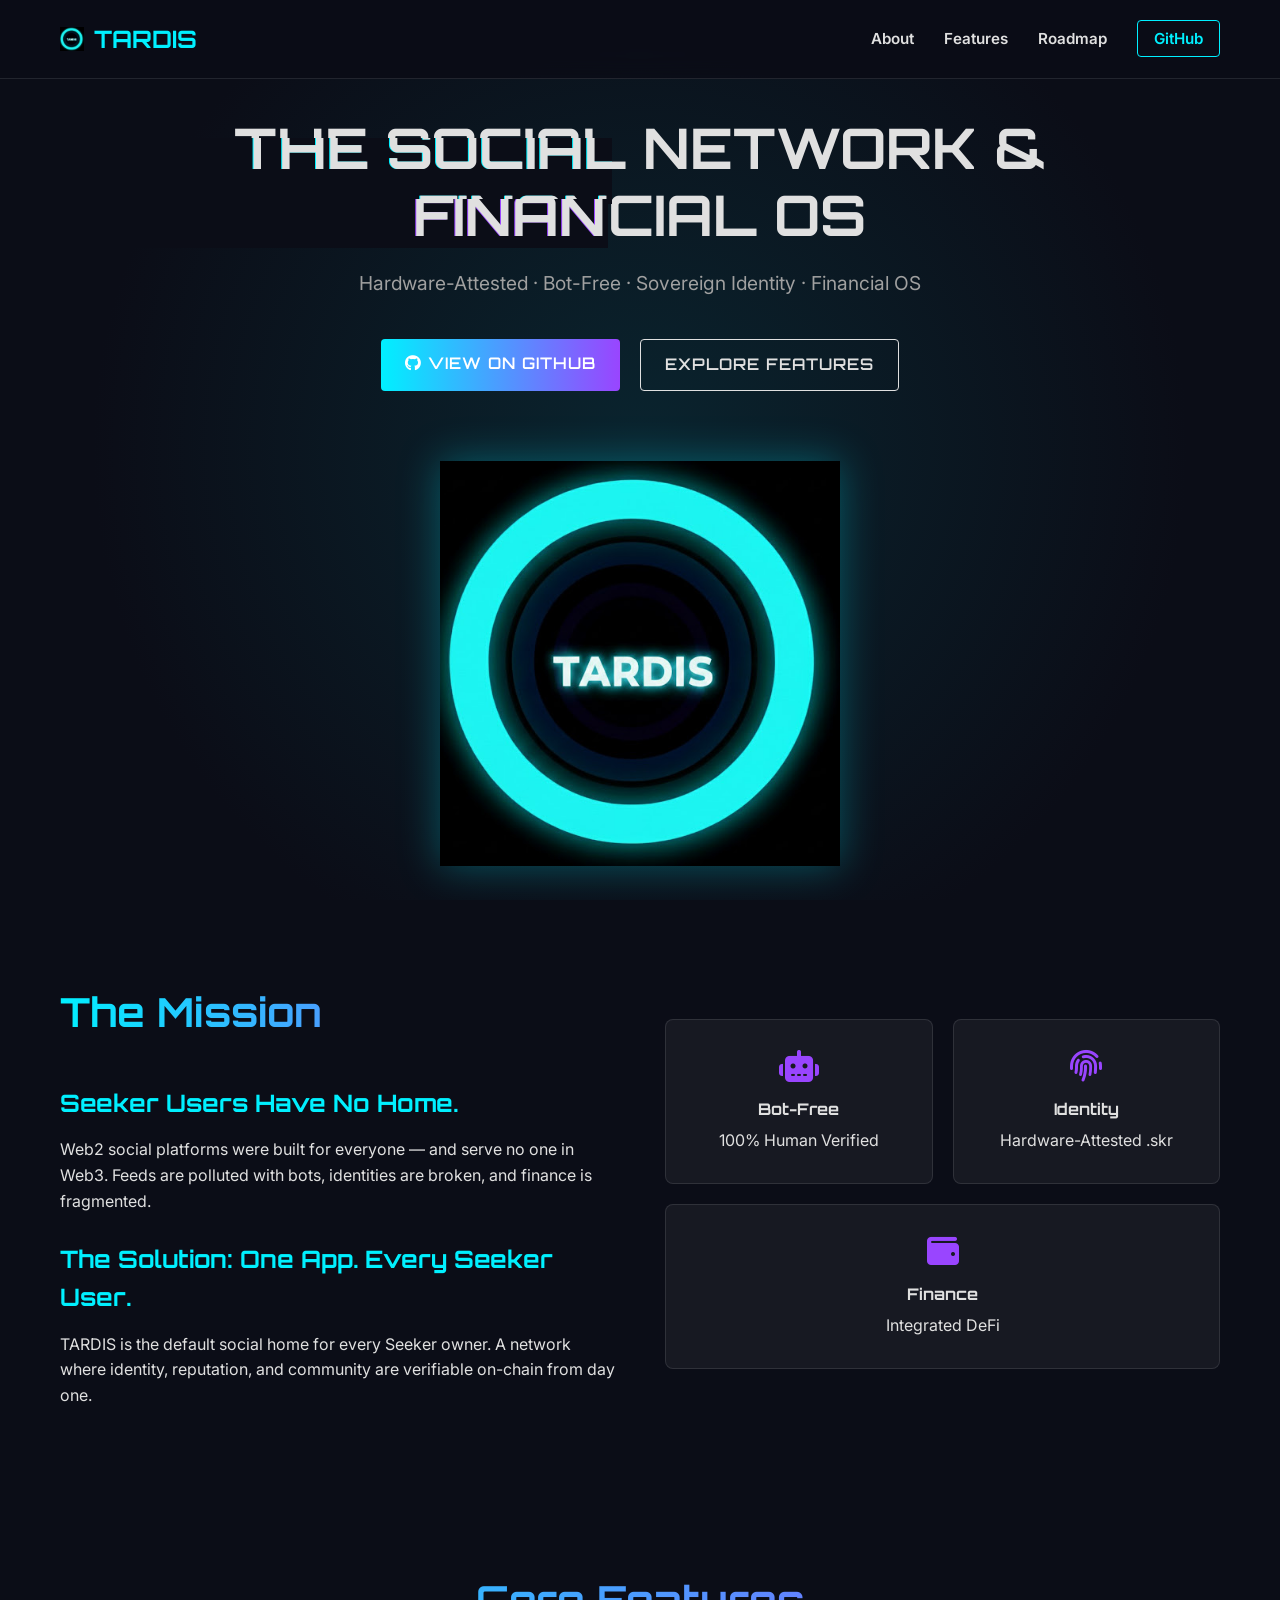
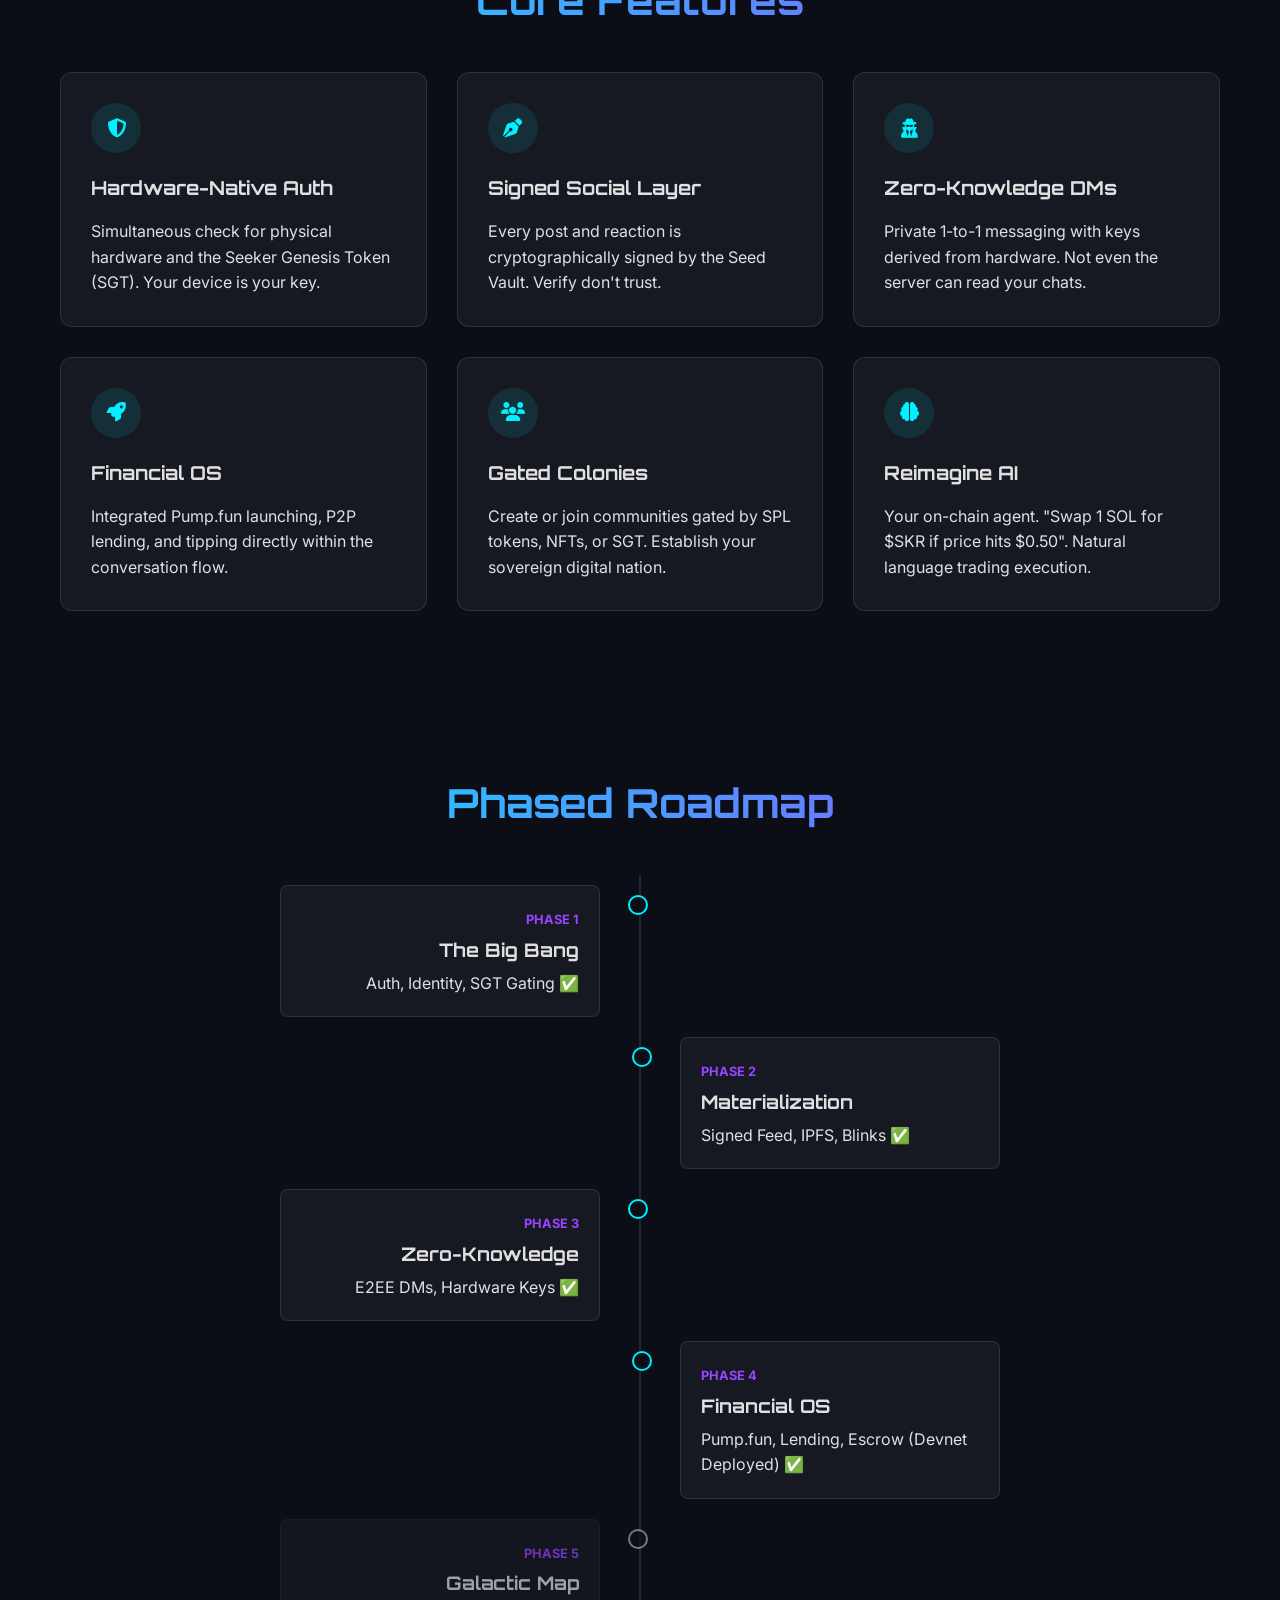
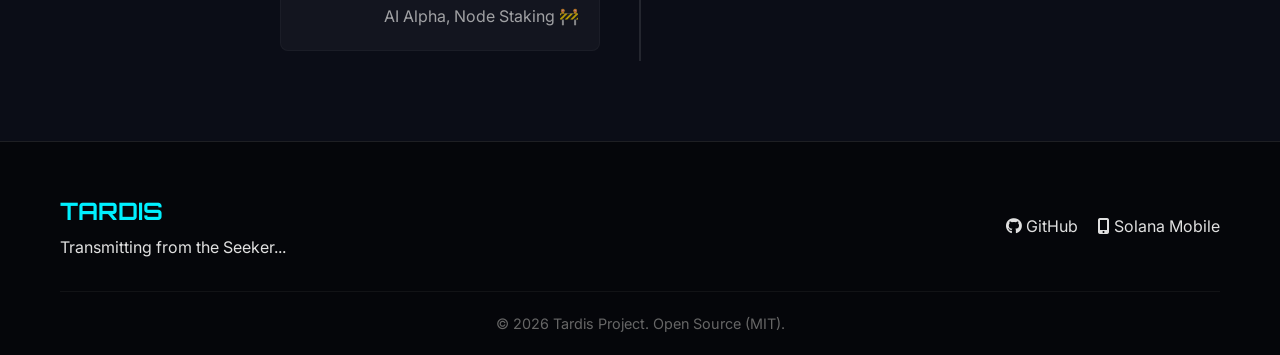
==== index.html @ 8c1da361 "first update" ====
<!DOCTYPE html>
<html lang="en">
<head>
    <meta charset="UTF-8">
    <meta name="viewport" content="width=device-width, initial-scale=1.0">
    <title>TARDIS | The Social Network & Financial OS for Solana Seeker</title>
    <meta name="description" content="TARDIS is the default social home for every Seeker owner — a network where identity, reputation, and community are verifiable on-chain from day one.">
    <link rel="stylesheet" href="css/style.css">
    <link rel="icon" type="image/png" href="assets/images/Tardis.png">
    <!-- Google Fonts -->
    <link rel="preconnect" href="https://fonts.googleapis.com">
    <link rel="preconnect" href="https://fonts.gstatic.com" crossorigin>
    <link href="https://fonts.googleapis.com/css2?family=Inter:wght@400;600;700&family=Orbitron:wght@500;700;900&display=swap" rel="stylesheet">
    <!-- Font Awesome for Icons -->
    <link rel="stylesheet" href="https://cdnjs.cloudflare.com/ajax/libs/font-awesome/6.4.0/css/all.min.css">
</head>
<body>

    <!-- Navigation -->
    <nav class="navbar">
        <div class="container">
            <a href="#" class="logo">
                <img src="assets/images/Tardis.png" alt="Tardis Logo" class="logo-img">
                TARDIS
            </a>
            <div class="menu-toggle" id="mobile-menu">
                <span class="bar"></span>
                <span class="bar"></span>
                <span class="bar"></span>
            </div>
            <ul class="nav-links">
                <li><a href="#about">About</a></li>
                <li><a href="#features">Features</a></li>
                <li><a href="#roadmap">Roadmap</a></li>
                <li><a href="https://github.com/luckysitara/Tardis" target="_blank" class="nav-btn">GitHub</a></li>
            </ul>
        </div>
    </nav>

    <!-- Hero Section -->
    <header class="hero">
        <div class="hero-bg"></div>
        <div class="container hero-content">
            <h1 class="glitch" data-text="The Social Network & Financial OS">The Social Network & Financial OS</h1>
            <p class="subtitle">Hardware-Attested · Bot-Free · Sovereign Identity · Financial OS</p>
            <div class="cta-group">
                <a href="https://github.com/luckysitara/Tardis" target="_blank" class="btn btn-primary"><i class="fab fa-github"></i> View on GitHub</a>
                <a href="#features" class="btn btn-secondary">Explore Features</a>
            </div>
            <div class="hero-image-container">
                <img src="assets/images/Tardis.png" alt="Tardis App Interface" class="hero-image">
            </div>
        </div>
    </header>

    <!-- Problem / Solution Section -->
    <section id="about" class="section about-section">
        <div class="container">
            <div class="grid-2">
                <div class="about-text">
                    <h2 class="section-title">The Mission</h2>
                    <h3>Seeker Users Have No Home.</h3>
                    <p>Web2 social platforms were built for everyone — and serve no one in Web3. Feeds are polluted with bots, identities are broken, and finance is fragmented.</p>
                    <br>
                    <h3>The Solution: One App. Every Seeker User.</h3>
                    <p>TARDIS is the default social home for every Seeker owner. A network where identity, reputation, and community are verifiable on-chain from day one.</p>
                </div>
                <div class="about-stats">
                    <div class="stat-card">
                        <i class="fas fa-robot"></i>
                        <h4>Bot-Free</h4>
                        <p>100% Human Verified</p>
                    </div>
                    <div class="stat-card">
                        <i class="fas fa-fingerprint"></i>
                        <h4>Identity</h4>
                        <p>Hardware-Attested .skr</p>
                    </div>
                    <div class="stat-card">
                        <i class="fas fa-wallet"></i>
                        <h4>Finance</h4>
                        <p>Integrated DeFi</p>
                    </div>
                </div>
            </div>
        </div>
    </section>

    <!-- Features Section -->
    <section id="features" class="section features-section">
        <div class="container">
            <h2 class="section-title center">Core Features</h2>
            <div class="features-grid">
                <div class="feature-card">
                    <div class="icon-box"><i class="fas fa-shield-alt"></i></div>
                    <h3>Hardware-Native Auth</h3>
                    <p>Simultaneous check for physical hardware and the Seeker Genesis Token (SGT). Your device is your key.</p>
                </div>
                <div class="feature-card">
                    <div class="icon-box"><i class="fas fa-pen-nib"></i></div>
                    <h3>Signed Social Layer</h3>
                    <p>Every post and reaction is cryptographically signed by the Seed Vault. Verify don't trust.</p>
                </div>
                <div class="feature-card">
                    <div class="icon-box"><i class="fas fa-user-secret"></i></div>
                    <h3>Zero-Knowledge DMs</h3>
                    <p>Private 1-to-1 messaging with keys derived from hardware. Not even the server can read your chats.</p>
                </div>
                <div class="feature-card">
                    <div class="icon-box"><i class="fas fa-rocket"></i></div>
                    <h3>Financial OS</h3>
                    <p>Integrated Pump.fun launching, P2P lending, and tipping directly within the conversation flow.</p>
                </div>
                <div class="feature-card">
                    <div class="icon-box"><i class="fas fa-users"></i></div>
                    <h3>Gated Colonies</h3>
                    <p>Create or join communities gated by SPL tokens, NFTs, or SGT. Establish your sovereign digital nation.</p>
                </div>
                <div class="feature-card">
                    <div class="icon-box"><i class="fas fa-brain"></i></div>
                    <h3>Reimagine AI</h3>
                    <p>Your on-chain agent. "Swap 1 SOL for $SKR if price hits $0.50". Natural language trading execution.</p>
                </div>
            </div>
        </div>
    </section>

    <!-- Roadmap Section -->
    <section id="roadmap" class="section roadmap-section">
        <div class="container">
            <h2 class="section-title center">Phased Roadmap</h2>
            <div class="timeline">
                <div class="timeline-item">
                    <div class="timeline-content">
                        <span class="phase">Phase 1</span>
                        <h3>The Big Bang</h3>
                        <p>Auth, Identity, SGT Gating ✅</p>
                    </div>
                </div>
                <div class="timeline-item">
                    <div class="timeline-content">
                        <span class="phase">Phase 2</span>
                        <h3>Materialization</h3>
                        <p>Signed Feed, IPFS, Blinks ✅</p>
                    </div>
                </div>
                <div class="timeline-item">
                    <div class="timeline-content">
                        <span class="phase">Phase 3</span>
                        <h3>Zero-Knowledge</h3>
                        <p>E2EE DMs, Hardware Keys ✅</p>
                    </div>
                </div>
                <div class="timeline-item">
                    <div class="timeline-content">
                        <span class="phase">Phase 4</span>
                        <h3>Financial OS</h3>
                        <p>Pump.fun, Lending, Escrow (Devnet Deployed) ✅</p>
                    </div>
                </div>
                <div class="timeline-item future">
                    <div class="timeline-content">
                        <span class="phase">Phase 5</span>
                        <h3>Galactic Map</h3>
                        <p>AI Alpha, Node Staking 🚧</p>
                    </div>
                </div>
            </div>
        </div>
    </section>

    <!-- Footer -->
    <footer class="footer">
        <div class="container">
            <div class="footer-content">
                <div class="footer-logo">
                    <h3>TARDIS</h3>
                    <p>Transmitting from the Seeker...</p>
                </div>
                <div class="footer-links">
                    <a href="https://github.com/luckysitara/Tardis" target="_blank"><i class="fab fa-github"></i> GitHub</a>
                    <a href="https://solanamobile.com/" target="_blank"><i class="fas fa-mobile-alt"></i> Solana Mobile</a>
                </div>
            </div>
            <div class="footer-bottom">
                <p>&copy; 2026 Tardis Project. Open Source (MIT).</p>
            </div>
        </div>
    </footer>

    <script src="js/main.js"></script>
</body>
</html>
---- css/style.css ----
:root {
    --bg-color: #0b0d17;
    --text-color: #e0e0e0;
    --primary-color: #00f0ff; /* Cyan */
    --secondary-color: #9945FF; /* Solana Purple */
    --accent-color: #14f195; /* Solana Green */
    --card-bg: rgba(255, 255, 255, 0.05);
    --card-border: rgba(255, 255, 255, 0.1);
    --font-main: 'Inter', sans-serif;
    --font-heading: 'Orbitron', sans-serif;
}

* {
    margin: 0;
    padding: 0;
    box-sizing: border-box;
}

body {
    font-family: var(--font-main);
    background-color: var(--bg-color);
    color: var(--text-color);
    line-height: 1.6;
    overflow-x: hidden;
}

a {
    text-decoration: none;
    color: inherit;
    transition: all 0.3s ease;
}

ul {
    list-style: none;
}

.container {
    max-width: 1200px;
    margin: 0 auto;
    padding: 0 20px;
}

.section {
    padding: 80px 0;
}

.section-title {
    font-family: var(--font-heading);
    font-size: 2.5rem;
    margin-bottom: 40px;
    background: linear-gradient(90deg, var(--primary-color), var(--secondary-color));
    -webkit-background-clip: text;
    -webkit-text-fill-color: transparent;
}

.section-title.center {
    text-align: center;
}

/* Navbar */
.navbar {
    position: fixed;
    top: 0;
    left: 0;
    width: 100%;
    padding: 20px 0;
    background: rgba(11, 13, 23, 0.9);
    backdrop-filter: blur(10px);
    z-index: 1000;
    border-bottom: 1px solid var(--card-border);
}

.navbar .container {
    display: flex;
    justify-content: space-between;
    align-items: center;
}

.logo {
    font-family: var(--font-heading);
    font-size: 1.5rem;
    font-weight: 700;
    display: flex;
    align-items: center;
    gap: 10px;
    color: var(--primary-color);
}

.logo-img {
    height: 24px;
    width: auto;
}

.nav-links {
    display: flex;
    gap: 30px;
    align-items: center;
}

.nav-links li a {
    font-weight: 600;
    font-size: 0.95rem;
}

.nav-links li a:hover {
    color: var(--primary-color);
}

.nav-btn {
    padding: 8px 16px;
    border: 1px solid var(--primary-color);
    border-radius: 4px;
    color: var(--primary-color);
}

.nav-btn:hover {
    background: var(--primary-color);
    color: var(--bg-color);
}

.menu-toggle {
    display: none;
    flex-direction: column;
    cursor: pointer;
    gap: 5px;
}

.bar {
    width: 25px;
    height: 3px;
    background-color: var(--text-color);
    transition: all 0.3s ease;
}

/* Hero Section */
.hero {
    height: 100vh;
    display: flex;
    align-items: center;
    position: relative;
    padding-top: 80px;
    overflow: hidden;
}

.hero-bg {
    position: absolute;
    top: 0;
    left: 0;
    width: 100%;
    height: 100%;
    background: radial-gradient(circle at center, rgba(0, 240, 255, 0.1) 0%, rgba(11, 13, 23, 1) 70%);
    z-index: -1;
}

.hero-content {
    text-align: center;
    z-index: 1;
    display: flex;
    flex-direction: column;
    align-items: center;
}

.hero h1 {
    font-family: var(--font-heading);
    font-size: 3.5rem;
    line-height: 1.2;
    margin-bottom: 20px;
    text-transform: uppercase;
}

/* Glitch Effect */
.glitch {
    position: relative;
    color: var(--text-color);
}

.glitch::before,
.glitch::after {
    content: attr(data-text);
    position: absolute;
    top: 0;
    left: 0;
    width: 100%;
    height: 100%;
    background: var(--bg-color);
}

.glitch::before {
    left: 2px;
    text-shadow: -1px 0 var(--primary-color);
    clip: rect(24px, 550px, 90px, 0);
    animation: glitch-anim-2 3s infinite linear alternate-reverse;
}

.glitch::after {
    left: -2px;
    text-shadow: -1px 0 var(--secondary-color);
    clip: rect(85px, 550px, 140px, 0);
    animation: glitch-anim 2.5s infinite linear alternate-reverse;
}

@keyframes glitch-anim {
    0% { clip: rect(104px, 9999px, 86px, 0); }
    5% { clip: rect(66px, 9999px, 11px, 0); }
    10% { clip: rect(7px, 9999px, 9999px, 0); }
    15% { clip: rect(122px, 9999px, 9999px, 0); }
    20% { clip: rect(110px, 9999px, 9999px, 0); }
    25% { clip: rect(13px, 9999px, 9999px, 0); }
    30% { clip: rect(84px, 9999px, 9999px, 0); }
    35% { clip: rect(62px, 9999px, 9999px, 0); }
    40% { clip: rect(144px, 9999px, 9999px, 0); }
    45% { clip: rect(106px, 9999px, 9999px, 0); }
    50% { clip: rect(84px, 9999px, 9999px, 0); }
    55% { clip: rect(122px, 9999px, 9999px, 0); }
    60% { clip: rect(10px, 9999px, 9999px, 0); }
    65% { clip: rect(142px, 9999px, 9999px, 0); }
    70% { clip: rect(9px, 9999px, 9999px, 0); }
    75% { clip: rect(81px, 9999px, 9999px, 0); }
    80% { clip: rect(84px, 9999px, 9999px, 0); }
    85% { clip: rect(138px, 9999px, 49px, 0); }
    90% { clip: rect(65px, 9999px, 66px, 0); }
    95% { clip: rect(72px, 9999px, 63px, 0); }
    100% { clip: rect(51px, 9999px, 148px, 0); }
}

@keyframes glitch-anim-2 {
    0% { clip: rect(65px, 9999px, 100px, 0); }
    5% { clip: rect(52px, 9999px, 74px, 0); }
    10% { clip: rect(79px, 9999px, 85px, 0); }
    15% { clip: rect(75px, 9999px, 5px, 0); }
    20% { clip: rect(67px, 9999px, 61px, 0); }
    25% { clip: rect(14px, 9999px, 79px, 0); }
    30% { clip: rect(1px, 9999px, 66px, 0); }
    35% { clip: rect(86px, 9999px, 30px, 0); }
    40% { clip: rect(23px, 9999px, 98px, 0); }
    45% { clip: rect(85px, 9999px, 72px, 0); }
    50% { clip: rect(71px, 9999px, 75px, 0); }
    55% { clip: rect(2px, 9999px, 48px, 0); }
    60% { clip: rect(30px, 9999px, 16px, 0); }
    65% { clip: rect(59px, 9999px, 50px, 0); }
    70% { clip: rect(41px, 9999px, 62px, 0); }
    75% { clip: rect(2px, 9999px, 82px, 0); }
    80% { clip: rect(47px, 9999px, 73px, 0); }
    85% { clip: rect(3px, 9999px, 27px, 0); }
    90% { clip: rect(26px, 9999px, 55px, 0); }
    95% { clip: rect(42px, 9999px, 97px, 0); }
    100% { clip: rect(38px, 9999px, 49px, 0); }
}

.subtitle {
    font-size: 1.2rem;
    margin-bottom: 40px;
    color: #a0a0a0;
    max-width: 800px;
}

.cta-group {
    display: flex;
    gap: 20px;
    margin-bottom: 50px;
}

.btn {
    padding: 12px 24px;
    border-radius: 4px;
    font-weight: 600;
    font-family: var(--font-heading);
    text-transform: uppercase;
    letter-spacing: 1px;
    cursor: pointer;
}

.btn-primary {
    background: linear-gradient(90deg, var(--primary-color), var(--secondary-color));
    color: white;
    border: none;
}

.btn-primary:hover {
    opacity: 0.9;
    transform: translateY(-2px);
    box-shadow: 0 0 20px rgba(0, 240, 255, 0.4);
}

.btn-secondary {
    background: transparent;
    border: 1px solid var(--text-color);
    color: var(--text-color);
}

.btn-secondary:hover {
    border-color: var(--primary-color);
    color: var(--primary-color);
}

.hero-image-container {
    max-width: 400px;
    width: 100%;
    margin-top: 20px;
}

.hero-image {
    width: 100%;
    display: block;
    filter: drop-shadow(0 0 20px rgba(0, 240, 255, 0.3));
}

/* About Section */
.grid-2 {
    display: grid;
    grid-template-columns: 1fr 1fr;
    gap: 50px;
    align-items: center;
}

.about-text h3 {
    font-family: var(--font-heading);
    color: var(--primary-color);
    margin-bottom: 15px;
    font-size: 1.5rem;
}

.about-stats {
    display: grid;
    grid-template-columns: repeat(2, 1fr); /* Actually changed to grid for better fit */
    gap: 20px;
}
.about-stats .stat-card:last-child {
   grid-column: span 2; 
}


.stat-card {
    background: var(--card-bg);
    border: 1px solid var(--card-border);
    padding: 30px;
    border-radius: 8px;
    text-align: center;
    transition: transform 0.3s ease;
}

.stat-card:hover {
    transform: translateY(-5px);
    border-color: var(--primary-color);
}

.stat-card i {
    font-size: 2rem;
    color: var(--secondary-color);
    margin-bottom: 15px;
}

.stat-card h4 {
    font-family: var(--font-heading);
    margin-bottom: 5px;
}

/* Features Section */
.features-grid {
    display: grid;
    grid-template-columns: repeat(auto-fit, minmax(300px, 1fr));
    gap: 30px;
}

.feature-card {
    background: var(--card-bg);
    border: 1px solid var(--card-border);
    padding: 30px;
    border-radius: 12px;
    transition: all 0.3s ease;
}

.feature-card:hover {
    background: rgba(255, 255, 255, 0.08);
    border-color: var(--primary-color);
}

.icon-box {
    width: 50px;
    height: 50px;
    background: rgba(0, 240, 255, 0.1);
    border-radius: 50%;
    display: flex;
    align-items: center;
    justify-content: center;
    margin-bottom: 20px;
}

.icon-box i {
    font-size: 1.2rem;
    color: var(--primary-color);
}

.feature-card h3 {
    font-family: var(--font-heading);
    margin-bottom: 15px;
    font-size: 1.2rem;
}

/* Roadmap Section */
.timeline {
    position: relative;
    max-width: 800px;
    margin: 0 auto;
}

.timeline::after {
    content: '';
    position: absolute;
    width: 2px;
    background: var(--card-border);
    top: 0;
    bottom: 0;
    left: 50%;
    margin-left: -1px;
}

.timeline-item {
    padding: 10px 40px;
    position: relative;
    width: 50%;
    box-sizing: border-box;
}

.timeline-item:nth-child(odd) {
    left: 0;
    text-align: right;
}

.timeline-item:nth-child(even) {
    left: 50%;
}

.timeline-item::after {
    content: '';
    position: absolute;
    width: 16px;
    height: 16px;
    background: var(--bg-color);
    border: 2px solid var(--primary-color);
    top: 20px;
    border-radius: 50%;
    z-index: 1;
}

.timeline-item:nth-child(odd)::after {
    right: -8px;
}

.timeline-item:nth-child(even)::after {
    left: -8px;
}

.timeline-content {
    background: var(--card-bg);
    padding: 20px;
    border-radius: 8px;
    border: 1px solid var(--card-border);
    position: relative;
}

.timeline-item.future .timeline-content {
    border-color: rgba(255, 255, 255, 0.05);
    opacity: 0.7;
}

.timeline-item.future::after {
    border-color: var(--text-color);
    opacity: 0.5;
}

.phase {
    display: inline-block;
    font-size: 0.8rem;
    color: var(--secondary-color);
    font-weight: 700;
    text-transform: uppercase;
    margin-bottom: 5px;
}

.timeline-content h3 {
    font-family: var(--font-heading);
    margin-bottom: 5px;
}

/* Footer */
.footer {
    background: #05060a;
    padding: 50px 0 20px;
    border-top: 1px solid var(--card-border);
}

.footer-content {
    display: flex;
    justify-content: space-between;
    align-items: center;
    margin-bottom: 30px;
    flex-wrap: wrap;
    gap: 20px;
}

.footer-logo h3 {
    font-family: var(--font-heading);
    font-size: 1.5rem;
    color: var(--primary-color);
    margin-bottom: 5px;
}

.footer-links {
    display: flex;
    gap: 20px;
}

.footer-links a:hover {
    color: var(--primary-color);
}

.footer-bottom {
    text-align: center;
    padding-top: 20px;
    border-top: 1px solid rgba(255, 255, 255, 0.05);
    color: #666;
    font-size: 0.9rem;
}

/* Responsive */
@media screen and (max-width: 768px) {
    .nav-links {
        display: none;
        position: absolute;
        top: 70px;
        left: 0;
        width: 100%;
        background: var(--bg-color);
        flex-direction: column;
        padding: 20px;
        text-align: center;
        border-bottom: 1px solid var(--card-border);
    }

    .nav-links.active {
        display: flex;
    }

    .menu-toggle {
        display: flex;
    }

    .hero h1 {
        font-size: 2.2rem;
    }

    .grid-2 {
        grid-template-columns: 1fr;
    }
    
    .about-stats {
        grid-template-columns: 1fr;
    }
    
    .about-stats .stat-card:last-child {
       grid-column: span 1; 
    }

    .timeline::after {
        left: 31px;
    }

    .timeline-item {
        width: 100%;
        padding-left: 70px;
        padding-right: 25px;
    }

    .timeline-item::after {
        left: 22px;
    }

    .timeline-item:nth-child(odd) {
        text-align: left;
    }
    
    .timeline-item:nth-child(odd)::after {
        left: 22px; 
    }
    
    .hero-content {
        padding-top: 40px;
    }
}
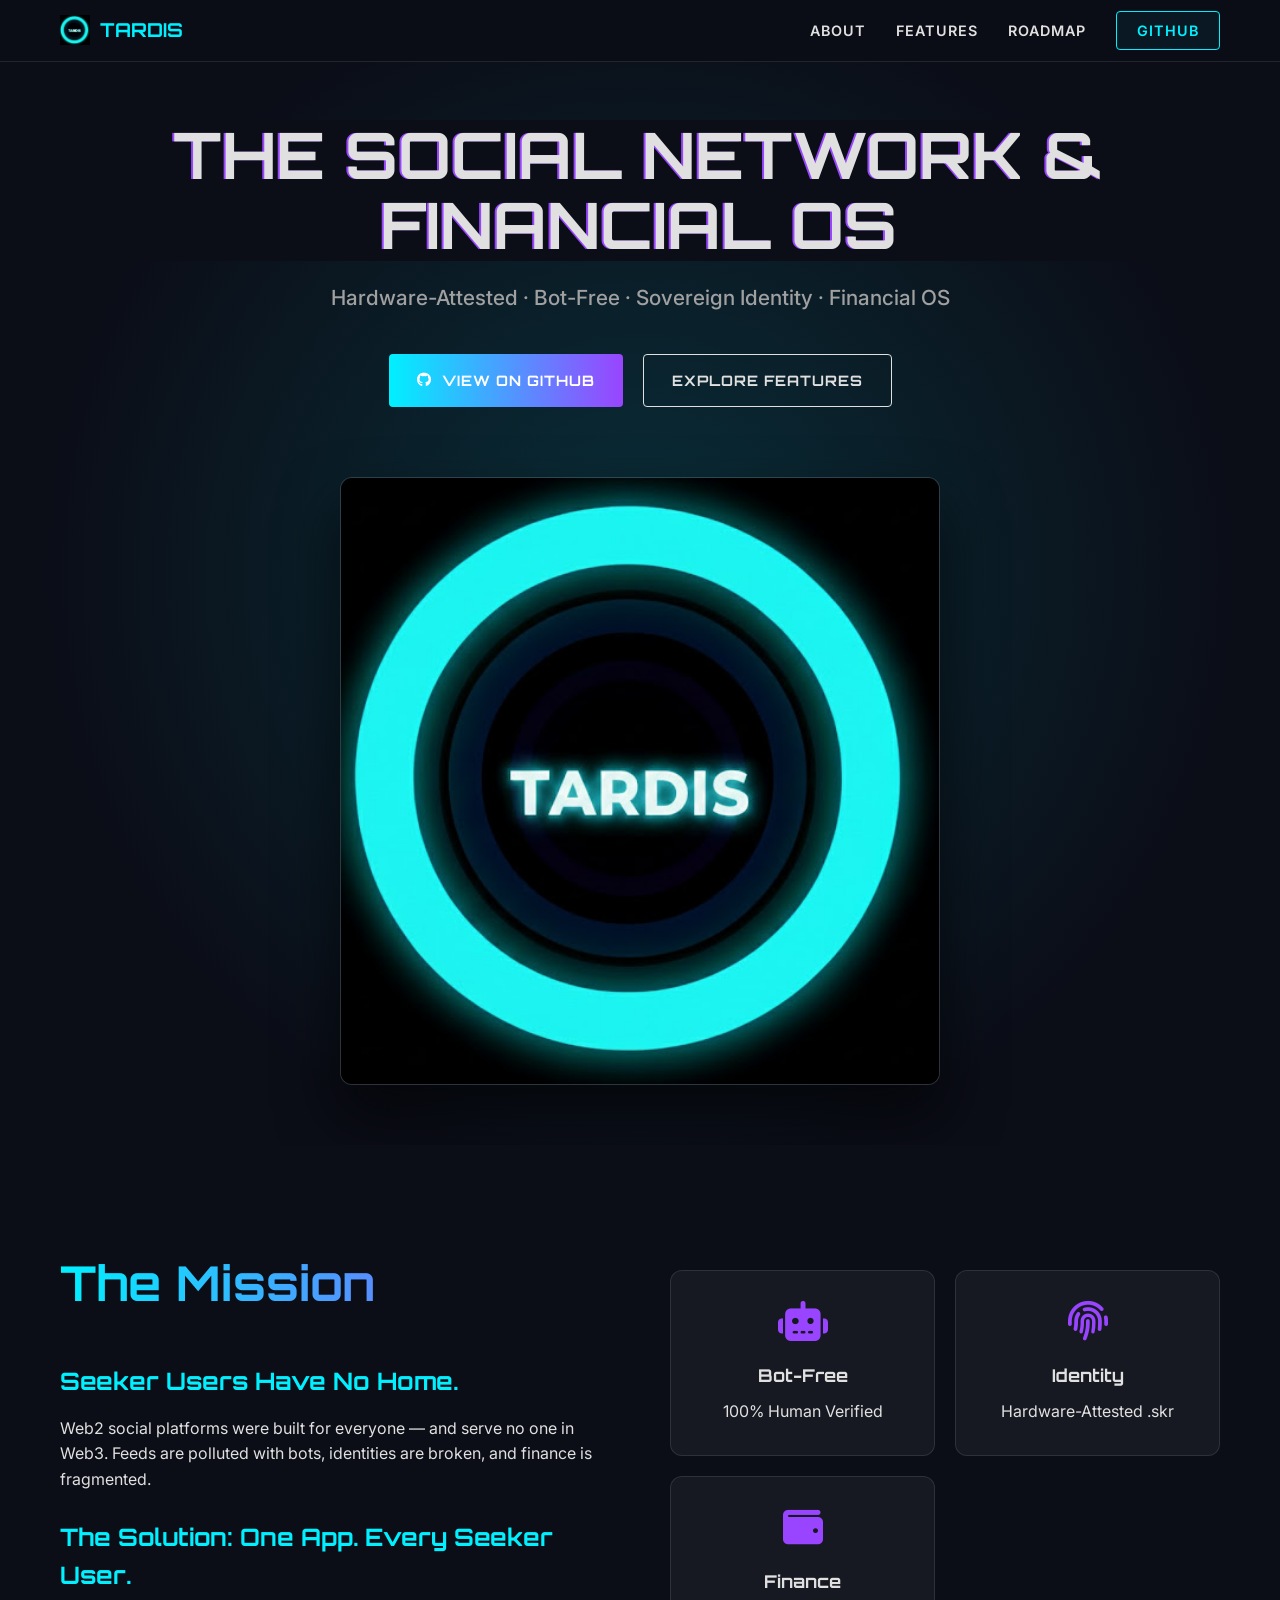
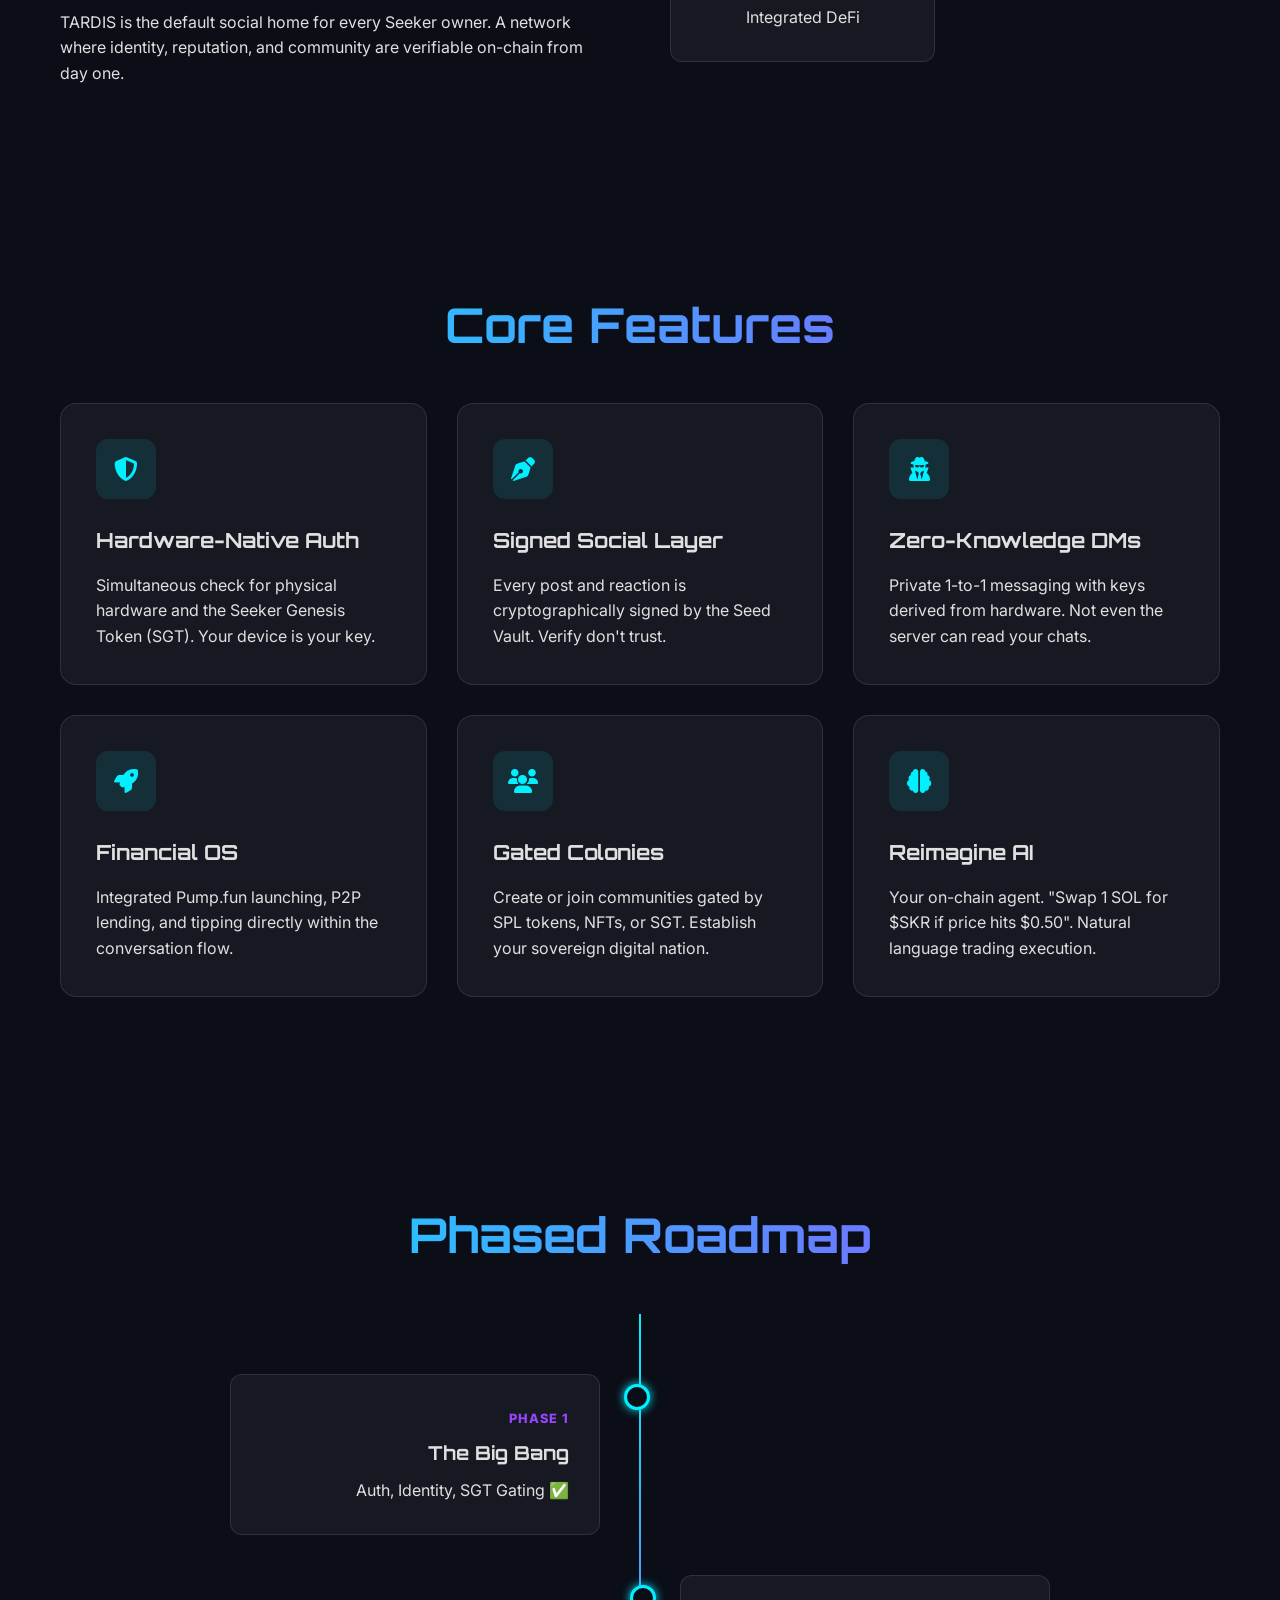
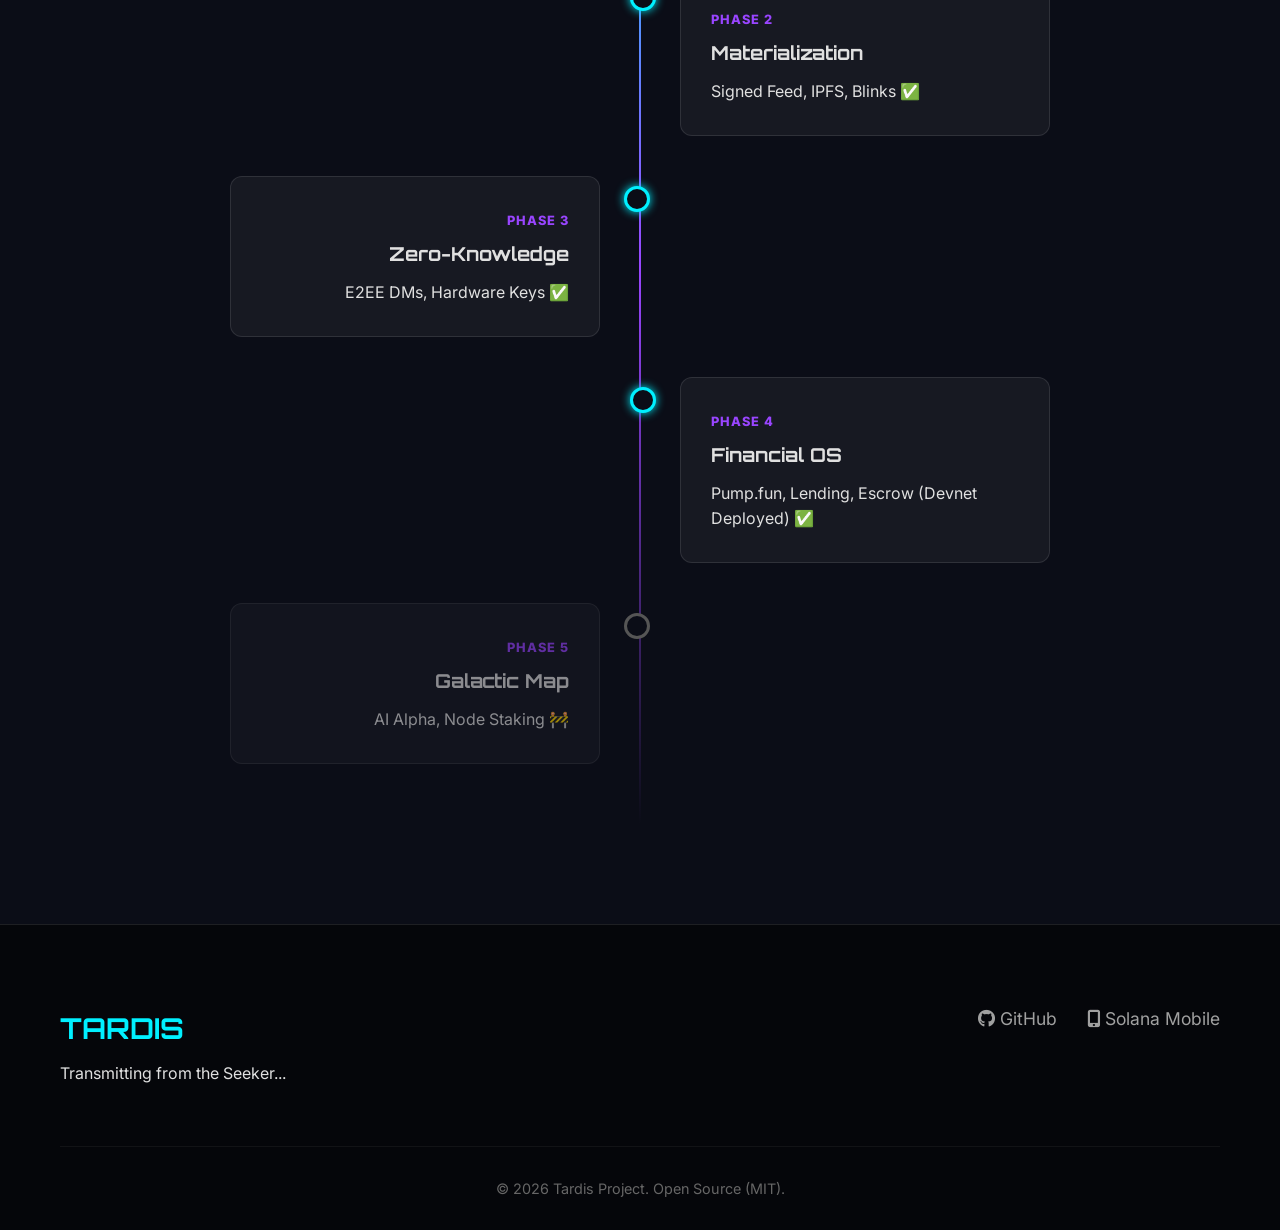
==== commit 237552a2: "fix git ref" ====
--- a/index.html
+++ b/index.html
@@ -32,7 +32,7 @@
                 <li><a href="#about">About</a></li>
                 <li><a href="#features">Features</a></li>
                 <li><a href="#roadmap">Roadmap</a></li>
-                <li><a href="https://github.com/luckysitara/Tardis" target="_blank" class="nav-btn">GitHub</a></li>
+                <li><a href="https://github.com/luckysitara/Tardis-web" target="_blank" class="nav-btn">GitHub</a></li>
             </ul>
         </div>
     </nav>
@@ -44,7 +44,7 @@
             <h1 class="glitch" data-text="The Social Network & Financial OS">The Social Network & Financial OS</h1>
             <p class="subtitle">Hardware-Attested · Bot-Free · Sovereign Identity · Financial OS</p>
             <div class="cta-group">
-                <a href="https://github.com/luckysitara/Tardis" target="_blank" class="btn btn-primary"><i class="fab fa-github"></i> View on GitHub</a>
+                <a href="https://github.com/luckysitara/Tardis-web" target="_blank" class="btn btn-primary"><i class="fab fa-github"></i> View on GitHub</a>
                 <a href="#features" class="btn btn-secondary">Explore Features</a>
             </div>
             <div class="hero-image-container">
@@ -178,7 +178,7 @@
                     <p>Transmitting from the Seeker...</p>
                 </div>
                 <div class="footer-links">
-                    <a href="https://github.com/luckysitara/Tardis" target="_blank"><i class="fab fa-github"></i> GitHub</a>
+                    <a href="https://github.com/luckysitara/Tardis-web" target="_blank"><i class="fab fa-github"></i> GitHub</a>
                     <a href="https://solanamobile.com/" target="_blank"><i class="fas fa-mobile-alt"></i> Solana Mobile</a>
                 </div>
             </div>
--- a/css/style.css
+++ b/css/style.css
@@ -22,6 +22,7 @@
     color: var(--text-color);
     line-height: 1.6;
     overflow-x: hidden;
+    -webkit-font-smoothing: antialiased;
 }
 
 a {
@@ -41,12 +42,12 @@
 }
 
 .section {
-    padding: 80px 0;
+    padding: clamp(60px, 10vw, 100px) 0;
 }
 
 .section-title {
     font-family: var(--font-heading);
-    font-size: 2.5rem;
+    font-size: clamp(2rem, 5vw, 3rem);
     margin-bottom: 40px;
     background: linear-gradient(90deg, var(--primary-color), var(--secondary-color));
     -webkit-background-clip: text;
@@ -63,9 +64,10 @@
     top: 0;
     left: 0;
     width: 100%;
-    padding: 20px 0;
-    background: rgba(11, 13, 23, 0.9);
-    backdrop-filter: blur(10px);
+    padding: 15px 0;
+    background: rgba(11, 13, 23, 0.95);
+    backdrop-filter: blur(15px);
+    -webkit-backdrop-filter: blur(15px);
     z-index: 1000;
     border-bottom: 1px solid var(--card-border);
 }
@@ -78,28 +80,33 @@
 
 .logo {
     font-family: var(--font-heading);
-    font-size: 1.5rem;
+    font-size: 1.2rem;
     font-weight: 700;
     display: flex;
     align-items: center;
     gap: 10px;
     color: var(--primary-color);
+    flex-shrink: 0;
 }
 
 .logo-img {
-    height: 24px;
+    height: 30px;
     width: auto;
+    max-width: 100%;
+    object-fit: contain;
 }
 
 .nav-links {
     display: flex;
-    gap: 30px;
+    gap: clamp(15px, 3vw, 30px);
     align-items: center;
 }
 
 .nav-links li a {
     font-weight: 600;
-    font-size: 0.95rem;
+    font-size: 0.9rem;
+    text-transform: uppercase;
+    letter-spacing: 1px;
 }
 
 .nav-links li a:hover {
@@ -107,38 +114,41 @@
 }
 
 .nav-btn {
-    padding: 8px 16px;
+    padding: 10px 20px;
     border: 1px solid var(--primary-color);
     border-radius: 4px;
     color: var(--primary-color);
+    background: rgba(0, 240, 255, 0.05);
 }
 
 .nav-btn:hover {
     background: var(--primary-color);
     color: var(--bg-color);
+    box-shadow: 0 0 15px rgba(0, 240, 255, 0.3);
 }
 
 .menu-toggle {
     display: none;
     flex-direction: column;
     cursor: pointer;
-    gap: 5px;
+    gap: 6px;
+    padding: 5px;
 }
 
 .bar {
     width: 25px;
-    height: 3px;
+    height: 2px;
     background-color: var(--text-color);
     transition: all 0.3s ease;
 }
 
 /* Hero Section */
 .hero {
-    height: 100vh;
+    min-height: 100vh;
     display: flex;
     align-items: center;
     position: relative;
-    padding-top: 80px;
+    padding: 120px 0 60px;
     overflow: hidden;
 }
 
@@ -148,7 +158,7 @@
     left: 0;
     width: 100%;
     height: 100%;
-    background: radial-gradient(circle at center, rgba(0, 240, 255, 0.1) 0%, rgba(11, 13, 23, 1) 70%);
+    background: radial-gradient(circle at 50% 50%, rgba(0, 240, 255, 0.15) 0%, rgba(11, 13, 23, 1) 70%);
     z-index: -1;
 }
 
@@ -162,16 +172,15 @@
 
 .hero h1 {
     font-family: var(--font-heading);
-    font-size: 3.5rem;
-    line-height: 1.2;
+    font-size: clamp(2.2rem, 8vw, 4rem);
+    line-height: 1.1;
     margin-bottom: 20px;
     text-transform: uppercase;
-}
-
-/* Glitch Effect */
+    max-width: 1000px;
+}
+
 .glitch {
     position: relative;
-    color: var(--text-color);
 }
 
 .glitch::before,
@@ -187,71 +196,38 @@
 
 .glitch::before {
     left: 2px;
-    text-shadow: -1px 0 var(--primary-color);
-    clip: rect(24px, 550px, 90px, 0);
-    animation: glitch-anim-2 3s infinite linear alternate-reverse;
+    text-shadow: -2px 0 var(--primary-color);
+    animation: glitch-anim-1 2s infinite linear alternate-reverse;
 }
 
 .glitch::after {
     left: -2px;
-    text-shadow: -1px 0 var(--secondary-color);
-    clip: rect(85px, 550px, 140px, 0);
-    animation: glitch-anim 2.5s infinite linear alternate-reverse;
-}
-
-@keyframes glitch-anim {
-    0% { clip: rect(104px, 9999px, 86px, 0); }
-    5% { clip: rect(66px, 9999px, 11px, 0); }
-    10% { clip: rect(7px, 9999px, 9999px, 0); }
-    15% { clip: rect(122px, 9999px, 9999px, 0); }
-    20% { clip: rect(110px, 9999px, 9999px, 0); }
-    25% { clip: rect(13px, 9999px, 9999px, 0); }
-    30% { clip: rect(84px, 9999px, 9999px, 0); }
-    35% { clip: rect(62px, 9999px, 9999px, 0); }
-    40% { clip: rect(144px, 9999px, 9999px, 0); }
-    45% { clip: rect(106px, 9999px, 9999px, 0); }
-    50% { clip: rect(84px, 9999px, 9999px, 0); }
-    55% { clip: rect(122px, 9999px, 9999px, 0); }
-    60% { clip: rect(10px, 9999px, 9999px, 0); }
-    65% { clip: rect(142px, 9999px, 9999px, 0); }
-    70% { clip: rect(9px, 9999px, 9999px, 0); }
-    75% { clip: rect(81px, 9999px, 9999px, 0); }
-    80% { clip: rect(84px, 9999px, 9999px, 0); }
-    85% { clip: rect(138px, 9999px, 49px, 0); }
-    90% { clip: rect(65px, 9999px, 66px, 0); }
-    95% { clip: rect(72px, 9999px, 63px, 0); }
-    100% { clip: rect(51px, 9999px, 148px, 0); }
+    text-shadow: -2px 0 var(--secondary-color);
+    animation: glitch-anim-2 3s infinite linear alternate-reverse;
+}
+
+@keyframes glitch-anim-1 {
+    0%, 100% { clip-path: inset(10% 0 80% 0); }
+    20% { clip-path: inset(50% 0 20% 0); }
+    40% { clip-path: inset(10% 0 60% 0); }
+    60% { clip-path: inset(80% 0 10% 0); }
+    80% { clip-path: inset(30% 0 40% 0); }
 }
 
 @keyframes glitch-anim-2 {
-    0% { clip: rect(65px, 9999px, 100px, 0); }
-    5% { clip: rect(52px, 9999px, 74px, 0); }
-    10% { clip: rect(79px, 9999px, 85px, 0); }
-    15% { clip: rect(75px, 9999px, 5px, 0); }
-    20% { clip: rect(67px, 9999px, 61px, 0); }
-    25% { clip: rect(14px, 9999px, 79px, 0); }
-    30% { clip: rect(1px, 9999px, 66px, 0); }
-    35% { clip: rect(86px, 9999px, 30px, 0); }
-    40% { clip: rect(23px, 9999px, 98px, 0); }
-    45% { clip: rect(85px, 9999px, 72px, 0); }
-    50% { clip: rect(71px, 9999px, 75px, 0); }
-    55% { clip: rect(2px, 9999px, 48px, 0); }
-    60% { clip: rect(30px, 9999px, 16px, 0); }
-    65% { clip: rect(59px, 9999px, 50px, 0); }
-    70% { clip: rect(41px, 9999px, 62px, 0); }
-    75% { clip: rect(2px, 9999px, 82px, 0); }
-    80% { clip: rect(47px, 9999px, 73px, 0); }
-    85% { clip: rect(3px, 9999px, 27px, 0); }
-    90% { clip: rect(26px, 9999px, 55px, 0); }
-    95% { clip: rect(42px, 9999px, 97px, 0); }
-    100% { clip: rect(38px, 9999px, 49px, 0); }
+    0%, 100% { clip-path: inset(80% 0 10% 0); }
+    20% { clip-path: inset(30% 0 40% 0); }
+    40% { clip-path: inset(60% 0 10% 0); }
+    60% { clip-path: inset(10% 0 80% 0); }
+    80% { clip-path: inset(50% 0 20% 0); }
 }
 
 .subtitle {
-    font-size: 1.2rem;
+    font-size: clamp(1rem, 3vw, 1.3rem);
     margin-bottom: 40px;
     color: #a0a0a0;
     max-width: 800px;
+    font-weight: 500;
 }
 
 .cta-group {
@@ -261,13 +237,17 @@
 }
 
 .btn {
-    padding: 12px 24px;
+    padding: 14px 28px;
     border-radius: 4px;
-    font-weight: 600;
+    font-weight: 700;
     font-family: var(--font-heading);
     text-transform: uppercase;
     letter-spacing: 1px;
     cursor: pointer;
+    font-size: 0.9rem;
+    display: inline-flex;
+    align-items: center;
+    gap: 10px;
 }
 
 .btn-primary {
@@ -277,9 +257,8 @@
 }
 
 .btn-primary:hover {
-    opacity: 0.9;
-    transform: translateY(-2px);
-    box-shadow: 0 0 20px rgba(0, 240, 255, 0.4);
+    transform: translateY(-3px);
+    box-shadow: 0 5px 20px rgba(0, 240, 255, 0.4);
 }
 
 .btn-secondary {
@@ -291,25 +270,31 @@
 .btn-secondary:hover {
     border-color: var(--primary-color);
     color: var(--primary-color);
+    background: rgba(0, 240, 255, 0.05);
 }
 
 .hero-image-container {
-    max-width: 400px;
     width: 100%;
-    margin-top: 20px;
+    max-width: 600px;
+    margin: 20px auto 0;
+    border-radius: 12px;
+    overflow: hidden;
+    box-shadow: 0 30px 60px rgba(0, 0, 0, 0.6);
+    border: 1px solid var(--card-border);
+    background: var(--card-bg);
 }
 
 .hero-image {
     width: 100%;
     display: block;
-    filter: drop-shadow(0 0 20px rgba(0, 240, 255, 0.3));
+    height: auto;
 }
 
 /* About Section */
 .grid-2 {
     display: grid;
     grid-template-columns: 1fr 1fr;
-    gap: 50px;
+    gap: clamp(30px, 5vw, 60px);
     align-items: center;
 }
 
@@ -322,93 +307,95 @@
 
 .about-stats {
     display: grid;
-    grid-template-columns: repeat(2, 1fr); /* Actually changed to grid for better fit */
+    grid-template-columns: repeat(auto-fit, minmax(200px, 1fr));
     gap: 20px;
 }
-.about-stats .stat-card:last-child {
-   grid-column: span 2; 
-}
-
 
 .stat-card {
     background: var(--card-bg);
     border: 1px solid var(--card-border);
     padding: 30px;
-    border-radius: 8px;
+    border-radius: 12px;
     text-align: center;
-    transition: transform 0.3s ease;
+    transition: all 0.3s ease;
 }
 
 .stat-card:hover {
-    transform: translateY(-5px);
+    transform: translateY(-8px);
     border-color: var(--primary-color);
+    background: rgba(255, 255, 255, 0.08);
 }
 
 .stat-card i {
-    font-size: 2rem;
+    font-size: 2.5rem;
     color: var(--secondary-color);
-    margin-bottom: 15px;
+    margin-bottom: 20px;
+    display: block;
 }
 
 .stat-card h4 {
     font-family: var(--font-heading);
-    margin-bottom: 5px;
+    margin-bottom: 10px;
+    font-size: 1.1rem;
 }
 
 /* Features Section */
 .features-grid {
     display: grid;
-    grid-template-columns: repeat(auto-fit, minmax(300px, 1fr));
+    grid-template-columns: repeat(auto-fit, minmax(280px, 1fr));
     gap: 30px;
 }
 
 .feature-card {
     background: var(--card-bg);
     border: 1px solid var(--card-border);
-    padding: 30px;
-    border-radius: 12px;
-    transition: all 0.3s ease;
+    padding: 35px;
+    border-radius: 16px;
+    transition: all 0.4s cubic-bezier(0.175, 0.885, 0.32, 1.275);
 }
 
 .feature-card:hover {
+    transform: translateY(-10px);
     background: rgba(255, 255, 255, 0.08);
     border-color: var(--primary-color);
+    box-shadow: 0 10px 30px rgba(0, 0, 0, 0.3);
 }
 
 .icon-box {
-    width: 50px;
-    height: 50px;
+    width: 60px;
+    height: 60px;
     background: rgba(0, 240, 255, 0.1);
-    border-radius: 50%;
+    border-radius: 12px;
     display: flex;
     align-items: center;
     justify-content: center;
-    margin-bottom: 20px;
+    margin-bottom: 25px;
 }
 
 .icon-box i {
-    font-size: 1.2rem;
+    font-size: 1.5rem;
     color: var(--primary-color);
 }
 
 .feature-card h3 {
     font-family: var(--font-heading);
     margin-bottom: 15px;
-    font-size: 1.2rem;
+    font-size: 1.3rem;
 }
 
 /* Roadmap Section */
 .timeline {
     position: relative;
-    max-width: 800px;
-    margin: 0 auto;
+    max-width: 900px;
+    margin: 40px auto 0;
+    padding: 40px 0;
 }
 
 .timeline::after {
     content: '';
     position: absolute;
     width: 2px;
-    background: var(--card-border);
+    background: linear-gradient(to bottom, var(--primary-color), var(--secondary-color), transparent);
     top: 0;
     bottom: 0;
     left: 50%;
@@ -416,7 +403,7 @@
 }
 
 .timeline-item {
-    padding: 10px 40px;
+    padding: 20px 40px;
     position: relative;
     width: 50%;
     box-sizing: border-box;
@@ -434,81 +421,93 @@
 .timeline-item::after {
     content: '';
     position: absolute;
-    width: 16px;
-    height: 16px;
+    width: 20px;
+    height: 20px;
     background: var(--bg-color);
-    border: 2px solid var(--primary-color);
-    top: 20px;
+    border: 3px solid var(--primary-color);
+    top: 30px;
     border-radius: 50%;
     z-index: 1;
+    box-shadow: 0 0 10px var(--primary-color);
 }
 
 .timeline-item:nth-child(odd)::after {
-    right: -8px;
+    right: -10px;
 }
 
 .timeline-item:nth-child(even)::after {
-    left: -8px;
+    left: -10px;
 }
 
 .timeline-content {
     background: var(--card-bg);
-    padding: 20px;
-    border-radius: 8px;
+    padding: 30px;
+    border-radius: 12px;
     border: 1px solid var(--card-border);
     position: relative;
+    transition: 0.3s;
+}
+
+.timeline-content:hover {
+    border-color: var(--primary-color);
 }
 
 .timeline-item.future .timeline-content {
-    border-color: rgba(255, 255, 255, 0.05);
-    opacity: 0.7;
+    opacity: 0.6;
 }
 
 .timeline-item.future::after {
-    border-color: var(--text-color);
-    opacity: 0.5;
+    border-color: #555;
+    box-shadow: none;
 }
 
 .phase {
     display: inline-block;
     font-size: 0.8rem;
     color: var(--secondary-color);
-    font-weight: 700;
+    font-weight: 800;
     text-transform: uppercase;
-    margin-bottom: 5px;
+    margin-bottom: 8px;
+    letter-spacing: 1px;
 }
 
 .timeline-content h3 {
     font-family: var(--font-heading);
-    margin-bottom: 5px;
+    margin-bottom: 10px;
+    font-size: 1.2rem;
 }
 
 /* Footer */
 .footer {
     background: #05060a;
-    padding: 50px 0 20px;
+    padding: 80px 0 30px;
     border-top: 1px solid var(--card-border);
 }
 
 .footer-content {
     display: flex;
     justify-content: space-between;
-    align-items: center;
-    margin-bottom: 30px;
+    align-items: flex-start;
+    margin-bottom: 60px;
     flex-wrap: wrap;
-    gap: 20px;
+    gap: 40px;
 }
 
 .footer-logo h3 {
     font-family: var(--font-heading);
-    font-size: 1.5rem;
-    color: var(--primary-color);
-    margin-bottom: 5px;
+    font-size: 1.8rem;
+    color: var(--primary-color);
+    margin-bottom: 10px;
 }
 
 .footer-links {
     display: flex;
-    gap: 20px;
+    gap: 30px;
+}
+
+.footer-links a {
+    font-size: 1.1rem;
+    color: #a0a0a0;
 }
 
 .footer-links a:hover {
@@ -517,74 +516,109 @@
 
 .footer-bottom {
     text-align: center;
-    padding-top: 20px;
+    padding-top: 30px;
     border-top: 1px solid rgba(255, 255, 255, 0.05);
     color: #666;
     font-size: 0.9rem;
 }
 
 /* Responsive */
+@media screen and (max-width: 1024px) {
+    .hero-image-container {
+        max-width: 500px;
+    }
+}
+
 @media screen and (max-width: 768px) {
     .nav-links {
-        display: none;
-        position: absolute;
-        top: 70px;
-        left: 0;
+        position: fixed;
+        top: 0;
+        right: -100%;
         width: 100%;
+        height: 100vh;
         background: var(--bg-color);
         flex-direction: column;
-        padding: 20px;
+        justify-content: center;
+        padding: 40px;
         text-align: center;
-        border-bottom: 1px solid var(--card-border);
+        transition: 0.4s cubic-bezier(0.1, 0.7, 0.6, 0.9);
+        z-index: 999;
+        visibility: hidden;
+        overflow-y: auto;
     }
 
     .nav-links.active {
-        display: flex;
+        right: 0;
+        visibility: visible;
     }
 
     .menu-toggle {
         display: flex;
-    }
-
-    .hero h1 {
-        font-size: 2.2rem;
+        z-index: 1001;
+    }
+    
+    .menu-toggle.active .bar:nth-child(2) { opacity: 0; }
+    .menu-toggle.active .bar:nth-child(1) { transform: translateY(8px) rotate(45deg); }
+    .menu-toggle.active .bar:nth-child(3) { transform: translateY(-8px) rotate(-45deg); }
+
+    .hero {
+        padding-top: 120px;
+        min-height: auto;
     }
 
     .grid-2 {
         grid-template-columns: 1fr;
+        text-align: center;
+    }
+    
+    .about-stats {
+        grid-template-columns: repeat(auto-fit, minmax(160px, 1fr));
+    }
+
+    .timeline::after {
+        left: 30px;
+    }
+
+    .timeline-item {
+        width: 100%;
+        padding-left: 60px;
+        padding-right: 20px;
+        text-align: left !important;
+    }
+
+    .timeline-item::after {
+        left: 20px;
+    }
+
+    .timeline-item:nth-child(odd)::after, 
+    .timeline-item:nth-child(even)::after {
+        left: 20px;
+        right: auto;
+    }
+    
+    .hero-image-container {
+        max-width: 100%;
+        margin-top: 40px;
+    }
+}
+
+@media screen and (max-width: 480px) {
+    .section {
+        padding: 60px 0;
+    }
+    
+    .cta-group {
+        flex-direction: column;
+        width: 100%;
+        gap: 15px;
+    }
+    
+    .btn {
+        width: 100%;
+        justify-content: center;
     }
     
     .about-stats {
         grid-template-columns: 1fr;
     }
-    
-    .about-stats .stat-card:last-child {
-       grid-column: span 1; 
-    }
-
-    .timeline::after {
-        left: 31px;
-    }
-
-    .timeline-item {
-        width: 100%;
-        padding-left: 70px;
-        padding-right: 25px;
-    }
-
-    .timeline-item::after {
-        left: 22px;
-    }
-
-    .timeline-item:nth-child(odd) {
-        text-align: left;
-    }
-    
-    .timeline-item:nth-child(odd)::after {
-        left: 22px; 
-    }
-    
-    .hero-content {
-        padding-top: 40px;
-    }
-}
+}
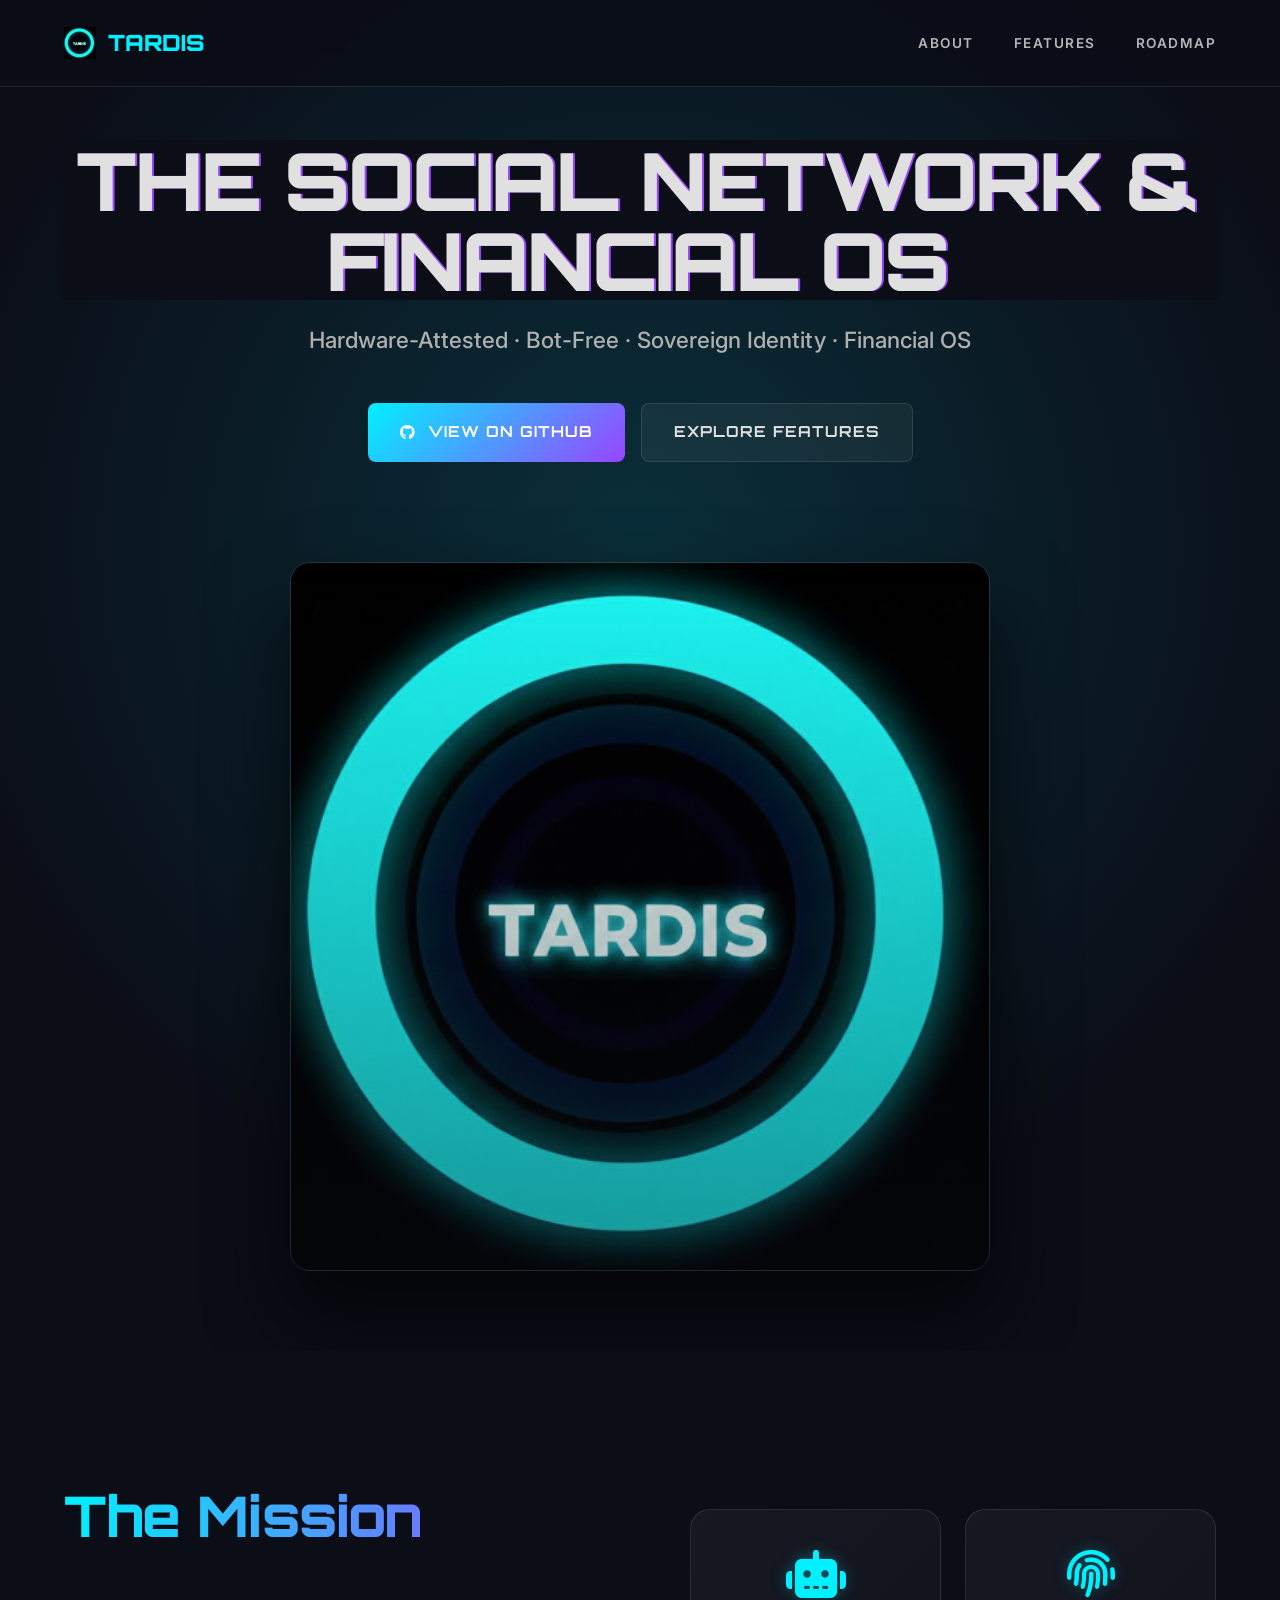
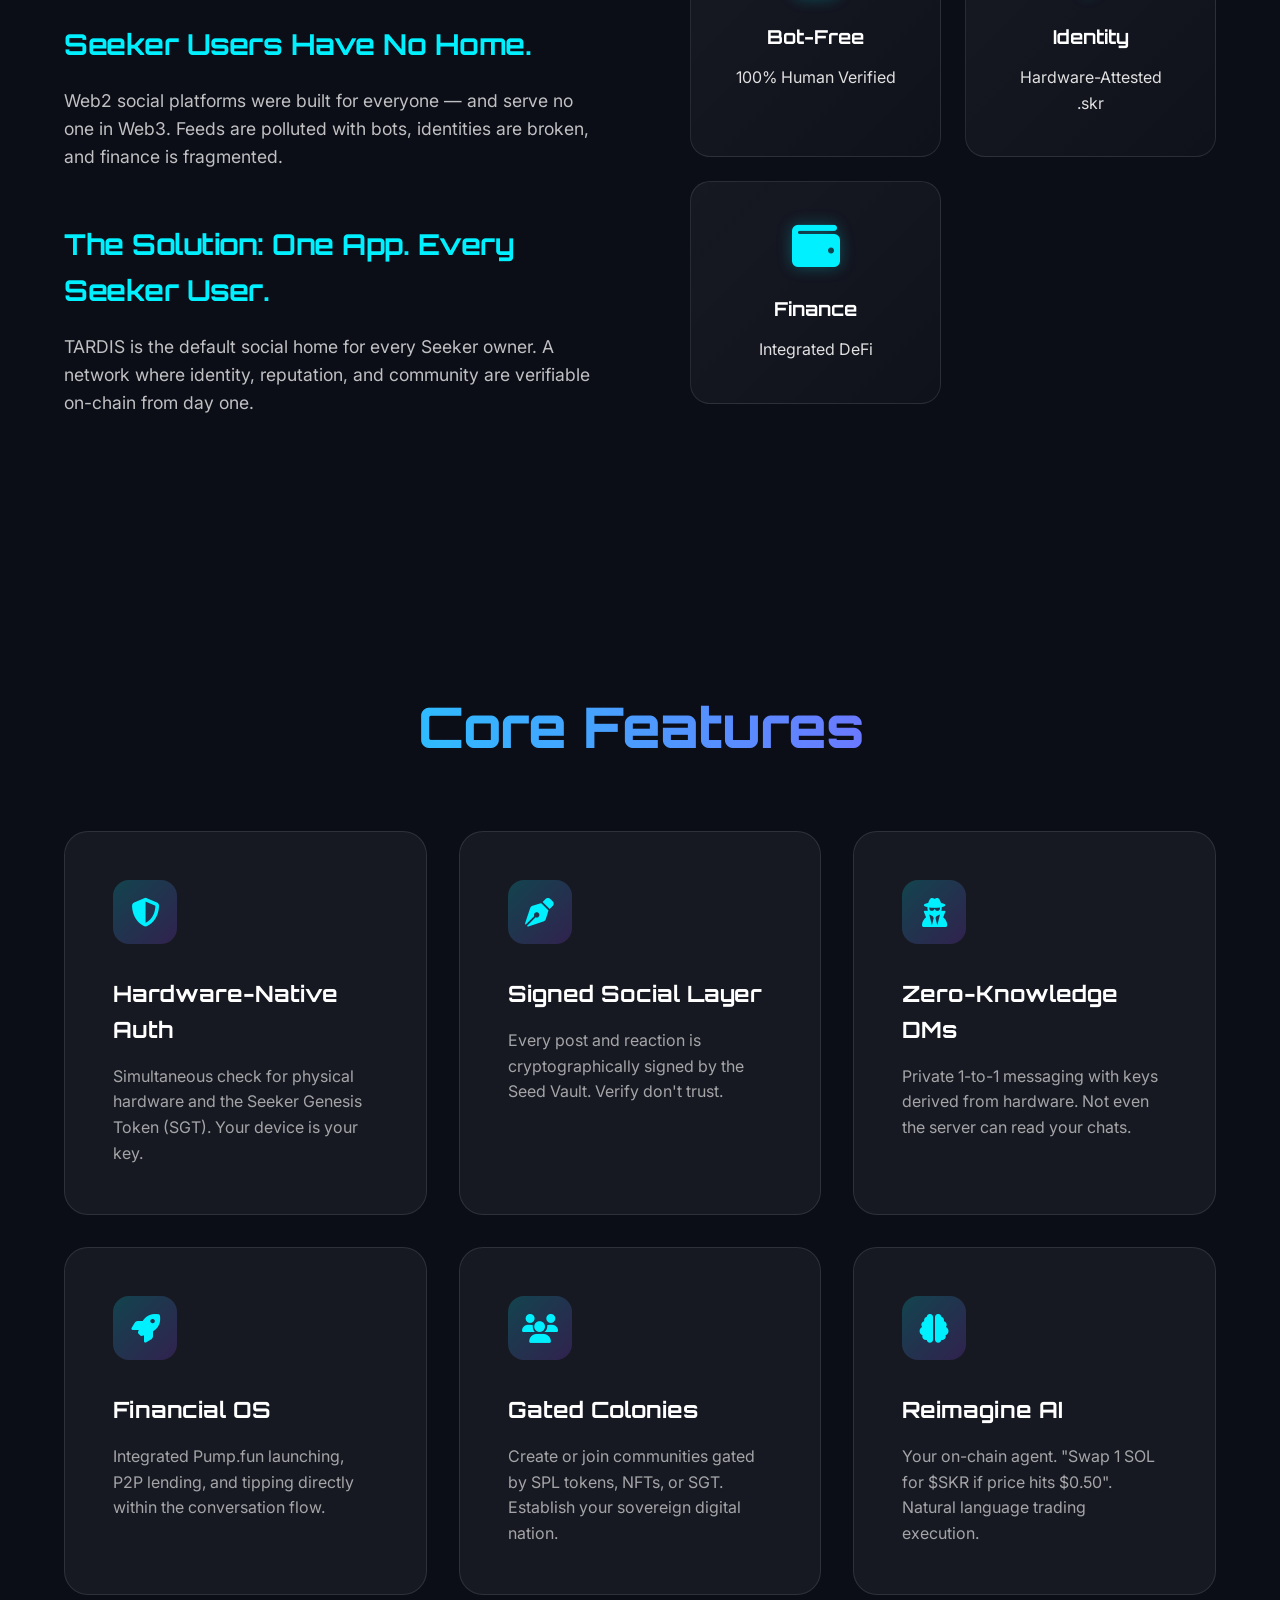
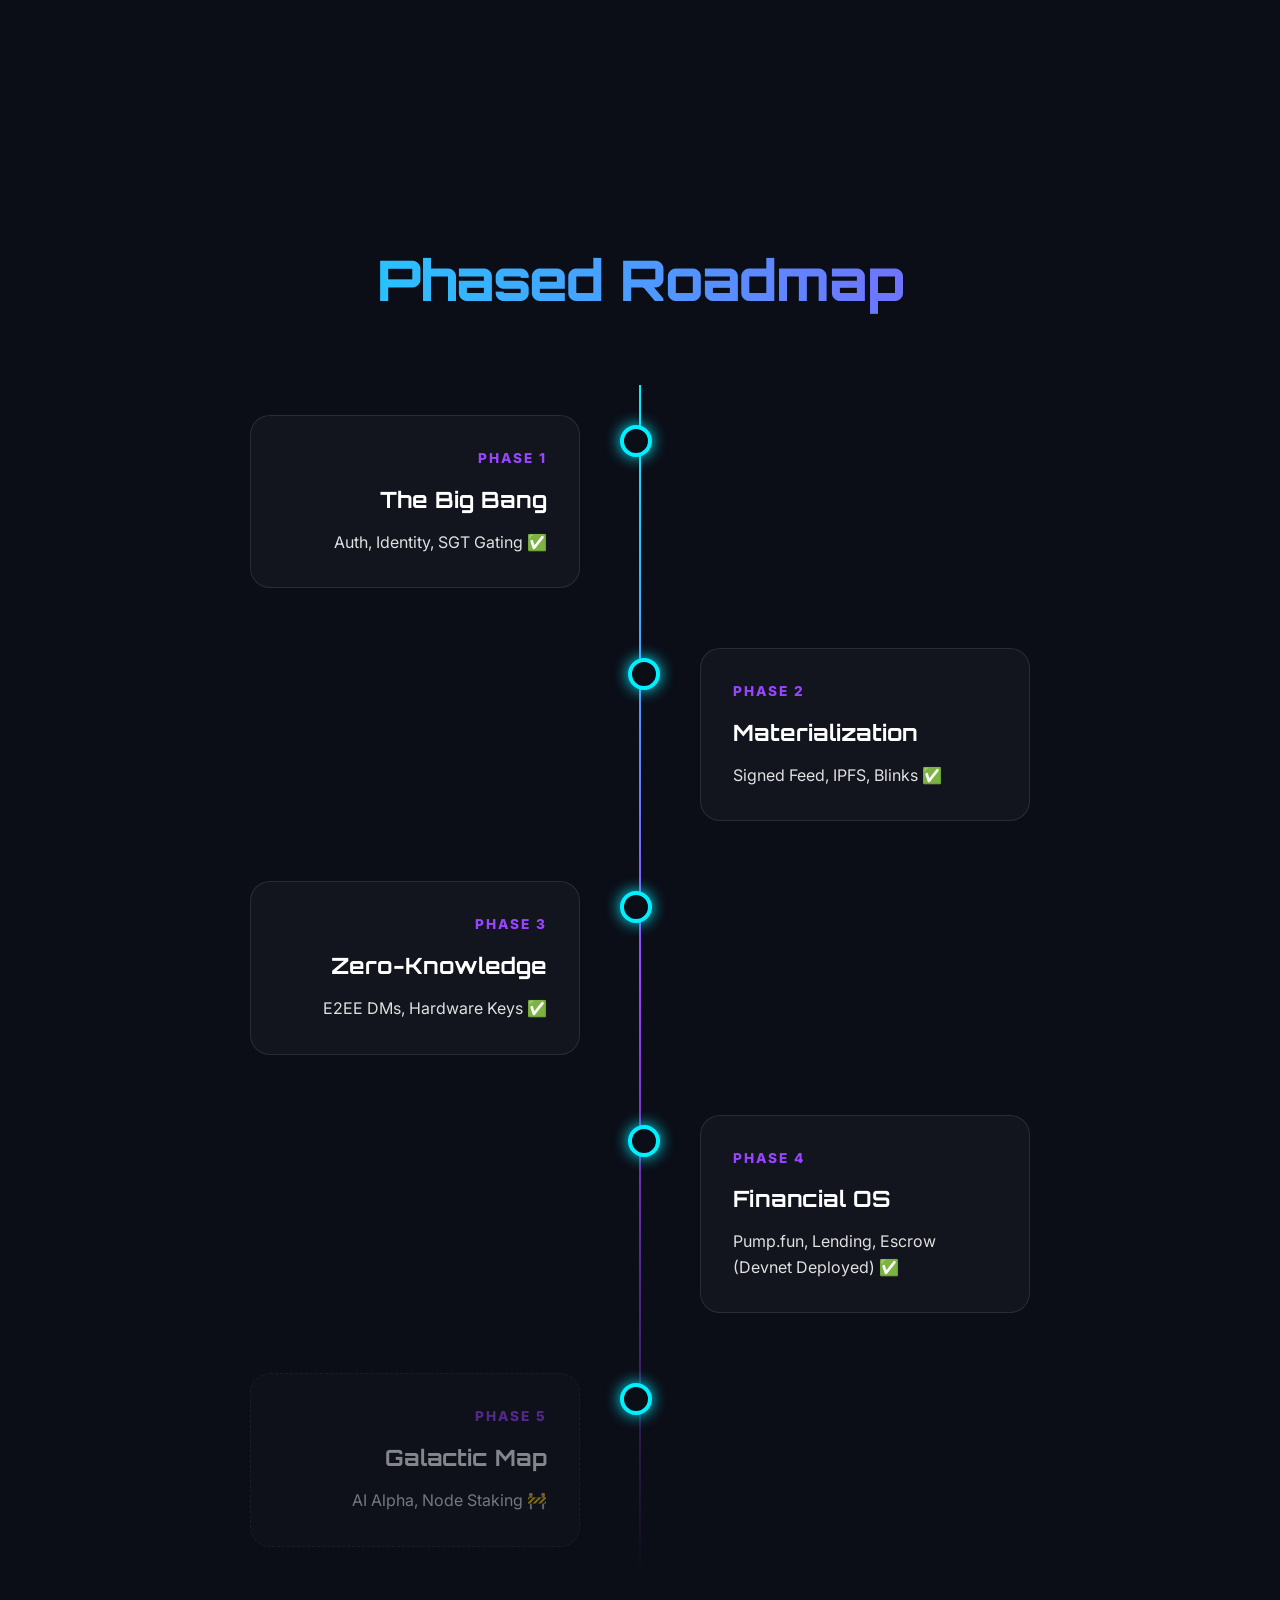
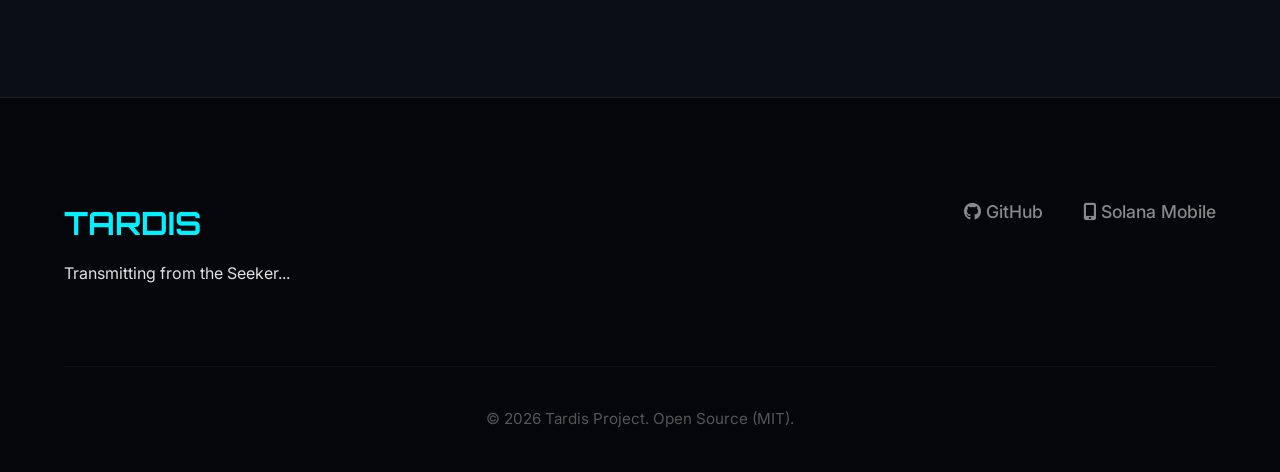
==== commit 94d49a5a: "moving github link to footer" ====
--- a/index.html
+++ b/index.html
@@ -32,7 +32,6 @@
                 <li><a href="#about">About</a></li>
                 <li><a href="#features">Features</a></li>
                 <li><a href="#roadmap">Roadmap</a></li>
-                <li><a href="https://github.com/luckysitara/Tardis-web" target="_blank" class="nav-btn">GitHub</a></li>
             </ul>
         </div>
     </nav>
--- a/css/style.css
+++ b/css/style.css
@@ -16,6 +16,10 @@
     box-sizing: border-box;
 }
 
+html {
+    scroll-behavior: smooth;
+}
+
 body {
     font-family: var(--font-main);
     background-color: var(--bg-color);
@@ -38,20 +42,22 @@
 .container {
     max-width: 1200px;
     margin: 0 auto;
-    padding: 0 20px;
+    padding: 0 24px;
 }
 
 .section {
-    padding: clamp(60px, 10vw, 100px) 0;
+    padding: clamp(80px, 15vw, 120px) 0;
 }
 
 .section-title {
     font-family: var(--font-heading);
-    font-size: clamp(2rem, 5vw, 3rem);
-    margin-bottom: 40px;
+    font-size: clamp(2rem, 5vw, 3.5rem);
+    margin-bottom: clamp(30px, 8vw, 60px);
     background: linear-gradient(90deg, var(--primary-color), var(--secondary-color));
     -webkit-background-clip: text;
     -webkit-text-fill-color: transparent;
+    font-weight: 800;
+    letter-spacing: -1px;
 }
 
 .section-title.center {
@@ -64,12 +70,13 @@
     top: 0;
     left: 0;
     width: 100%;
-    padding: 15px 0;
-    background: rgba(11, 13, 23, 0.95);
-    backdrop-filter: blur(15px);
-    -webkit-backdrop-filter: blur(15px);
+    padding: clamp(15px, 2vw, 25px) 0;
+    background: rgba(11, 13, 23, 0.8);
+    backdrop-filter: blur(20px);
+    -webkit-backdrop-filter: blur(20px);
     z-index: 1000;
     border-bottom: 1px solid var(--card-border);
+    transition: all 0.3s ease;
 }
 
 .navbar .container {
@@ -80,66 +87,70 @@
 
 .logo {
     font-family: var(--font-heading);
-    font-size: 1.2rem;
-    font-weight: 700;
-    display: flex;
-    align-items: center;
-    gap: 10px;
+    font-size: clamp(1.1rem, 3vw, 1.4rem);
+    font-weight: 900;
+    display: flex;
+    align-items: center;
+    gap: 12px;
     color: var(--primary-color);
     flex-shrink: 0;
+    z-index: 1002;
 }
 
 .logo-img {
-    height: 30px;
+    height: clamp(24px, 4vw, 32px);
     width: auto;
-    max-width: 100%;
     object-fit: contain;
 }
 
 .nav-links {
     display: flex;
-    gap: clamp(15px, 3vw, 30px);
+    gap: clamp(20px, 4vw, 40px);
     align-items: center;
 }
 
 .nav-links li a {
     font-weight: 600;
-    font-size: 0.9rem;
+    font-size: 0.85rem;
     text-transform: uppercase;
-    letter-spacing: 1px;
+    letter-spacing: 1.5px;
+    opacity: 0.8;
 }
 
 .nav-links li a:hover {
+    opacity: 1;
     color: var(--primary-color);
 }
 
 .nav-btn {
-    padding: 10px 20px;
+    padding: 12px 24px;
     border: 1px solid var(--primary-color);
-    border-radius: 4px;
+    border-radius: 6px;
     color: var(--primary-color);
     background: rgba(0, 240, 255, 0.05);
+    font-weight: 700;
 }
 
 .nav-btn:hover {
     background: var(--primary-color);
     color: var(--bg-color);
-    box-shadow: 0 0 15px rgba(0, 240, 255, 0.3);
+    box-shadow: 0 0 20px rgba(0, 240, 255, 0.4);
 }
 
 .menu-toggle {
     display: none;
     flex-direction: column;
     cursor: pointer;
-    gap: 6px;
-    padding: 5px;
+    gap: 7px;
+    padding: 10px;
+    z-index: 1002;
 }
 
 .bar {
-    width: 25px;
+    width: 28px;
     height: 2px;
     background-color: var(--text-color);
-    transition: all 0.3s ease;
+    transition: all 0.3s cubic-bezier(0.4, 0, 0.2, 1);
 }
 
 /* Hero Section */
@@ -148,7 +159,7 @@
     display: flex;
     align-items: center;
     position: relative;
-    padding: 120px 0 60px;
+    padding: 140px 0 80px;
     overflow: hidden;
 }
 
@@ -158,7 +169,7 @@
     left: 0;
     width: 100%;
     height: 100%;
-    background: radial-gradient(circle at 50% 50%, rgba(0, 240, 255, 0.15) 0%, rgba(11, 13, 23, 1) 70%);
+    background: radial-gradient(circle at 50% 40%, rgba(0, 240, 255, 0.15) 0%, rgba(11, 13, 23, 1) 70%);
     z-index: -1;
 }
 
@@ -172,11 +183,12 @@
 
 .hero h1 {
     font-family: var(--font-heading);
-    font-size: clamp(2.2rem, 8vw, 4rem);
-    line-height: 1.1;
-    margin-bottom: 20px;
+    font-size: clamp(2.4rem, 10vw, 5rem);
+    line-height: 1;
+    margin-bottom: 24px;
     text-transform: uppercase;
-    max-width: 1000px;
+    font-weight: 900;
+    letter-spacing: -2px;
 }
 
 .glitch {
@@ -195,15 +207,15 @@
 }
 
 .glitch::before {
-    left: 2px;
+    left: 3px;
     text-shadow: -2px 0 var(--primary-color);
-    animation: glitch-anim-1 2s infinite linear alternate-reverse;
+    animation: glitch-anim-1 2.5s infinite linear alternate-reverse;
 }
 
 .glitch::after {
-    left: -2px;
-    text-shadow: -2px 0 var(--secondary-color);
-    animation: glitch-anim-2 3s infinite linear alternate-reverse;
+    left: -3px;
+    text-shadow: 2px 0 var(--secondary-color);
+    animation: glitch-anim-2 3.5s infinite linear alternate-reverse;
 }
 
 @keyframes glitch-anim-1 {
@@ -223,172 +235,194 @@
 }
 
 .subtitle {
-    font-size: clamp(1rem, 3vw, 1.3rem);
-    margin-bottom: 40px;
-    color: #a0a0a0;
+    font-size: clamp(1rem, 4vw, 1.4rem);
+    margin-bottom: 48px;
+    color: #b0b0b0;
     max-width: 800px;
     font-weight: 500;
+    line-height: 1.4;
 }
 
 .cta-group {
     display: flex;
-    gap: 20px;
-    margin-bottom: 50px;
+    gap: 16px;
+    margin-bottom: 60px;
 }
 
 .btn {
-    padding: 14px 28px;
-    border-radius: 4px;
+    padding: 16px 32px;
+    border-radius: 8px;
     font-weight: 700;
     font-family: var(--font-heading);
     text-transform: uppercase;
     letter-spacing: 1px;
     cursor: pointer;
-    font-size: 0.9rem;
+    font-size: 0.95rem;
     display: inline-flex;
     align-items: center;
-    gap: 10px;
+    gap: 12px;
+    transition: all 0.3s cubic-bezier(0.23, 1, 0.32, 1);
 }
 
 .btn-primary {
-    background: linear-gradient(90deg, var(--primary-color), var(--secondary-color));
+    background: linear-gradient(135deg, var(--primary-color), var(--secondary-color));
     color: white;
     border: none;
 }
 
 .btn-primary:hover {
-    transform: translateY(-3px);
-    box-shadow: 0 5px 20px rgba(0, 240, 255, 0.4);
+    transform: translateY(-4px) scale(1.02);
+    box-shadow: 0 10px 30px rgba(0, 240, 255, 0.5);
 }
 
 .btn-secondary {
-    background: transparent;
-    border: 1px solid var(--text-color);
+    background: rgba(255, 255, 255, 0.05);
+    border: 1px solid var(--card-border);
     color: var(--text-color);
 }
 
 .btn-secondary:hover {
     border-color: var(--primary-color);
-    color: var(--primary-color);
-    background: rgba(0, 240, 255, 0.05);
+    background: rgba(0, 240, 255, 0.1);
+    color: var(--primary-color);
 }
 
 .hero-image-container {
     width: 100%;
-    max-width: 600px;
-    margin: 20px auto 0;
-    border-radius: 12px;
+    max-width: 700px;
+    margin: 40px auto 0;
+    border-radius: 20px;
     overflow: hidden;
-    box-shadow: 0 30px 60px rgba(0, 0, 0, 0.6);
+    box-shadow: 0 40px 80px rgba(0, 0, 0, 0.7);
     border: 1px solid var(--card-border);
-    background: var(--card-bg);
+    position: relative;
+}
+
+.hero-image-container::after {
+    content: '';
+    position: absolute;
+    inset: 0;
+    background: linear-gradient(to top, rgba(11, 13, 23, 0.4), transparent);
 }
 
 .hero-image {
     width: 100%;
     display: block;
     height: auto;
+    transition: transform 0.5s ease;
+}
+
+.hero-image-container:hover .hero-image {
+    transform: scale(1.05);
 }
 
 /* About Section */
 .grid-2 {
     display: grid;
     grid-template-columns: 1fr 1fr;
-    gap: clamp(30px, 5vw, 60px);
+    gap: clamp(40px, 10vw, 100px);
     align-items: center;
 }
 
 .about-text h3 {
     font-family: var(--font-heading);
     color: var(--primary-color);
-    margin-bottom: 15px;
-    font-size: 1.5rem;
+    margin-bottom: 20px;
+    font-size: clamp(1.4rem, 4vw, 1.8rem);
+    letter-spacing: -0.5px;
+}
+
+.about-text p {
+    font-size: clamp(1rem, 3vw, 1.1rem);
+    margin-bottom: 24px;
+    opacity: 0.85;
 }
 
 .about-stats {
     display: grid;
-    grid-template-columns: repeat(auto-fit, minmax(200px, 1fr));
-    gap: 20px;
+    grid-template-columns: repeat(auto-fit, minmax(240px, 1fr));
+    gap: 24px;
 }
 
 .stat-card {
-    background: var(--card-bg);
+    background: linear-gradient(135deg, rgba(255, 255, 255, 0.05), rgba(255, 255, 255, 0.02));
     border: 1px solid var(--card-border);
-    padding: 30px;
-    border-radius: 12px;
+    padding: clamp(30px, 5vw, 40px);
+    border-radius: 20px;
     text-align: center;
-    transition: all 0.3s ease;
-}
-
-.stat-card:hover {
-    transform: translateY(-8px);
-    border-color: var(--primary-color);
-    background: rgba(255, 255, 255, 0.08);
 }
 
 .stat-card i {
-    font-size: 2.5rem;
-    color: var(--secondary-color);
-    margin-bottom: 20px;
+    font-size: clamp(2.5rem, 6vw, 3rem);
+    color: var(--primary-color);
+    margin-bottom: 24px;
     display: block;
+    text-shadow: 0 0 15px rgba(0, 240, 255, 0.3);
 }
 
 .stat-card h4 {
     font-family: var(--font-heading);
-    margin-bottom: 10px;
-    font-size: 1.1rem;
+    margin-bottom: 12px;
+    font-size: 1.2rem;
+    color: #fff;
 }
 
 /* Features Section */
 .features-grid {
     display: grid;
-    grid-template-columns: repeat(auto-fit, minmax(280px, 1fr));
-    gap: 30px;
+    grid-template-columns: repeat(auto-fit, minmax(320px, 1fr));
+    gap: 32px;
 }
 
 .feature-card {
     background: var(--card-bg);
     border: 1px solid var(--card-border);
-    padding: 35px;
+    padding: clamp(30px, 6vw, 48px);
+    border-radius: 24px;
+    transition: all 0.4s cubic-bezier(0.165, 0.84, 0.44, 1);
+}
+
+.feature-card:hover {
+    transform: translateY(-12px);
+    background: rgba(255, 255, 255, 0.07);
+    border-color: var(--primary-color);
+    box-shadow: 0 20px 40px rgba(0, 0, 0, 0.4);
+}
+
+.icon-box {
+    width: 64px;
+    height: 64px;
+    background: linear-gradient(135deg, rgba(0, 240, 255, 0.2), rgba(153, 69, 255, 0.2));
     border-radius: 16px;
-    transition: all 0.4s cubic-bezier(0.175, 0.885, 0.32, 1.275);
-}
-
-.feature-card:hover {
-    transform: translateY(-10px);
-    background: rgba(255, 255, 255, 0.08);
-    border-color: var(--primary-color);
-    box-shadow: 0 10px 30px rgba(0, 0, 0, 0.3);
-}
-
-.icon-box {
-    width: 60px;
-    height: 60px;
-    background: rgba(0, 240, 255, 0.1);
-    border-radius: 12px;
     display: flex;
     align-items: center;
     justify-content: center;
-    margin-bottom: 25px;
+    margin-bottom: 32px;
 }
 
 .icon-box i {
-    font-size: 1.5rem;
+    font-size: 1.8rem;
     color: var(--primary-color);
 }
 
 .feature-card h3 {
     font-family: var(--font-heading);
-    margin-bottom: 15px;
-    font-size: 1.3rem;
+    margin-bottom: 16px;
+    font-size: 1.4rem;
+    color: #fff;
+}
+
+.feature-card p {
+    font-size: 1rem;
+    line-height: 1.6;
+    opacity: 0.7;
 }
 
 /* Roadmap Section */
 .timeline {
     position: relative;
     max-width: 900px;
-    margin: 40px auto 0;
-    padding: 40px 0;
+    margin: 60px auto 0;
 }
 
 .timeline::after {
@@ -403,7 +437,7 @@
 }
 
 .timeline-item {
-    padding: 20px 40px;
+    padding: 30px 60px;
     position: relative;
     width: 50%;
     box-sizing: border-box;
@@ -421,93 +455,84 @@
 .timeline-item::after {
     content: '';
     position: absolute;
-    width: 20px;
-    height: 20px;
+    width: 24px;
+    height: 24px;
     background: var(--bg-color);
-    border: 3px solid var(--primary-color);
-    top: 30px;
+    border: 4px solid var(--primary-color);
+    top: 40px;
     border-radius: 50%;
     z-index: 1;
-    box-shadow: 0 0 10px var(--primary-color);
+    box-shadow: 0 0 15px var(--primary-color);
 }
 
 .timeline-item:nth-child(odd)::after {
-    right: -10px;
+    right: -12px;
 }
 
 .timeline-item:nth-child(even)::after {
-    left: -10px;
+    left: -12px;
 }
 
 .timeline-content {
-    background: var(--card-bg);
-    padding: 30px;
-    border-radius: 12px;
+    background: rgba(255, 255, 255, 0.03);
+    padding: 32px;
+    border-radius: 20px;
     border: 1px solid var(--card-border);
-    position: relative;
-    transition: 0.3s;
-}
-
-.timeline-content:hover {
-    border-color: var(--primary-color);
 }
 
 .timeline-item.future .timeline-content {
-    opacity: 0.6;
-}
-
-.timeline-item.future::after {
-    border-color: #555;
-    box-shadow: none;
+    opacity: 0.5;
+    border-style: dashed;
 }
 
 .phase {
-    display: inline-block;
-    font-size: 0.8rem;
+    display: block;
+    font-size: 0.85rem;
     color: var(--secondary-color);
     font-weight: 800;
     text-transform: uppercase;
-    margin-bottom: 8px;
-    letter-spacing: 1px;
+    margin-bottom: 12px;
+    letter-spacing: 2px;
 }
 
 .timeline-content h3 {
     font-family: var(--font-heading);
-    margin-bottom: 10px;
-    font-size: 1.2rem;
+    margin-bottom: 12px;
+    font-size: clamp(1.1rem, 3vw, 1.4rem);
+    color: #fff;
 }
 
 /* Footer */
 .footer {
     background: #05060a;
-    padding: 80px 0 30px;
+    padding: 100px 0 40px;
     border-top: 1px solid var(--card-border);
 }
 
 .footer-content {
     display: flex;
     justify-content: space-between;
-    align-items: flex-start;
-    margin-bottom: 60px;
+    margin-bottom: 80px;
     flex-wrap: wrap;
+    gap: 48px;
+}
+
+.footer-logo h3 {
+    font-family: var(--font-heading);
+    font-size: 2rem;
+    color: var(--primary-color);
+    margin-bottom: 12px;
+}
+
+.footer-links {
+    display: flex;
     gap: 40px;
-}
-
-.footer-logo h3 {
-    font-family: var(--font-heading);
-    font-size: 1.8rem;
-    color: var(--primary-color);
-    margin-bottom: 10px;
-}
-
-.footer-links {
-    display: flex;
-    gap: 30px;
 }
 
 .footer-links a {
     font-size: 1.1rem;
-    color: #a0a0a0;
+    color: #888;
+    font-weight: 500;
 }
 
 .footer-links a:hover {
@@ -516,35 +541,41 @@
 
 .footer-bottom {
     text-align: center;
-    padding-top: 30px;
+    padding-top: 40px;
     border-top: 1px solid rgba(255, 255, 255, 0.05);
-    color: #666;
-    font-size: 0.9rem;
-}
-
-/* Responsive */
+    color: #555;
+    font-size: 0.95rem;
+}
+
+/* Responsive Overhaul */
 @media screen and (max-width: 1024px) {
     .hero-image-container {
-        max-width: 500px;
+        max-width: 540px;
     }
 }
 
 @media screen and (max-width: 768px) {
+    .section {
+        padding: 80px 0;
+    }
+
     .nav-links {
         position: fixed;
         top: 0;
         right: -100%;
         width: 100%;
         height: 100vh;
-        background: var(--bg-color);
+        background: rgba(11, 13, 23, 0.98);
+        backdrop-filter: blur(25px);
+        -webkit-backdrop-filter: blur(25px);
         flex-direction: column;
         justify-content: center;
-        padding: 40px;
+        padding: 60px 40px;
         text-align: center;
-        transition: 0.4s cubic-bezier(0.1, 0.7, 0.6, 0.9);
-        z-index: 999;
+        transition: 0.5s cubic-bezier(0.77, 0, 0.175, 1);
+        z-index: 1001;
         visibility: hidden;
-        overflow-y: auto;
+        gap: 32px;
     }
 
     .nav-links.active {
@@ -552,73 +583,88 @@
         visibility: visible;
     }
 
+    .nav-links li a {
+        font-size: 1.5rem;
+        letter-spacing: 4px;
+    }
+
     .menu-toggle {
         display: flex;
-        z-index: 1001;
     }
     
     .menu-toggle.active .bar:nth-child(2) { opacity: 0; }
-    .menu-toggle.active .bar:nth-child(1) { transform: translateY(8px) rotate(45deg); }
-    .menu-toggle.active .bar:nth-child(3) { transform: translateY(-8px) rotate(-45deg); }
+    .menu-toggle.active .bar:nth-child(1) { transform: translateY(9px) rotate(45deg); }
+    .menu-toggle.active .bar:nth-child(3) { transform: translateY(-9px) rotate(-45deg); }
+
+    .hero {
+        padding-top: 140px;
+        text-align: center;
+    }
+
+    .hero-image-container {
+        margin-top: 60px;
+        border-radius: 12px;
+    }
+
+    .grid-2 {
+        grid-template-columns: 1fr;
+        gap: 60px;
+    }
+    
+    .about-stats {
+        grid-template-columns: 1fr;
+    }
+
+    .timeline::after {
+        left: 20px;
+    }
+
+    .timeline-item {
+        width: 100%;
+        padding: 20px 0 20px 50px;
+        text-align: left !important;
+    }
+
+    .timeline-item::after {
+        left: 8px;
+        top: 30px;
+        width: 20px;
+        height: 20px;
+    }
+
+    .timeline-item:nth-child(odd)::after, 
+    .timeline-item:nth-child(even)::after {
+        left: 8px;
+        right: auto;
+    }
+}
+
+@media screen and (max-width: 480px) {
+    .container {
+        padding: 0 20px;
+    }
 
     .hero {
         padding-top: 120px;
-        min-height: auto;
-    }
-
-    .grid-2 {
-        grid-template-columns: 1fr;
-        text-align: center;
-    }
-    
-    .about-stats {
-        grid-template-columns: repeat(auto-fit, minmax(160px, 1fr));
-    }
-
-    .timeline::after {
-        left: 30px;
-    }
-
-    .timeline-item {
-        width: 100%;
-        padding-left: 60px;
-        padding-right: 20px;
-        text-align: left !important;
-    }
-
-    .timeline-item::after {
-        left: 20px;
-    }
-
-    .timeline-item:nth-child(odd)::after, 
-    .timeline-item:nth-child(even)::after {
-        left: 20px;
-        right: auto;
-    }
-    
-    .hero-image-container {
-        max-width: 100%;
-        margin-top: 40px;
-    }
-}
-
-@media screen and (max-width: 480px) {
-    .section {
-        padding: 60px 0;
-    }
-    
+    }
+
     .cta-group {
         flex-direction: column;
         width: 100%;
-        gap: 15px;
+        gap: 12px;
     }
     
     .btn {
         width: 100%;
         justify-content: center;
+        padding: 14px 24px;
     }
     
-    .about-stats {
-        grid-template-columns: 1fr;
-    }
-}
+    .section-title {
+        font-size: 2.2rem;
+    }
+
+    .feature-card {
+        padding: 32px 24px;
+    }
+}
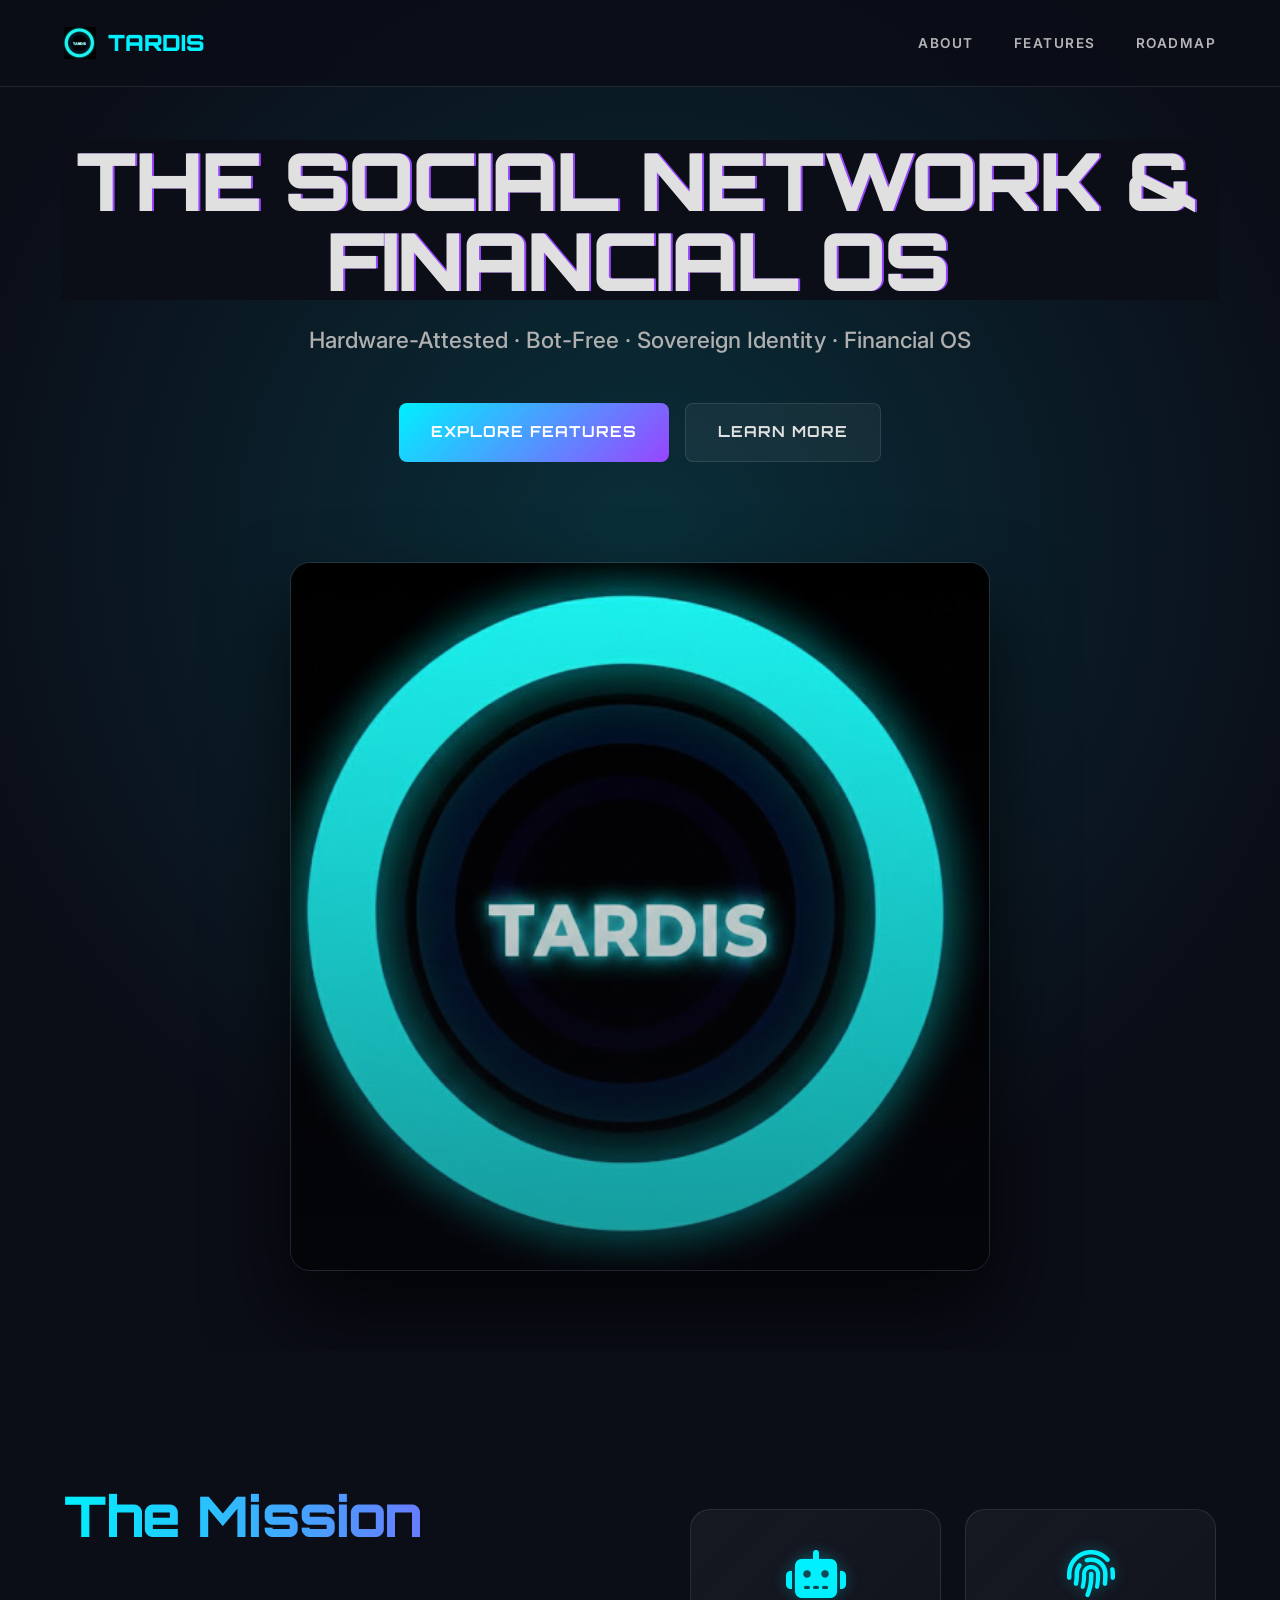
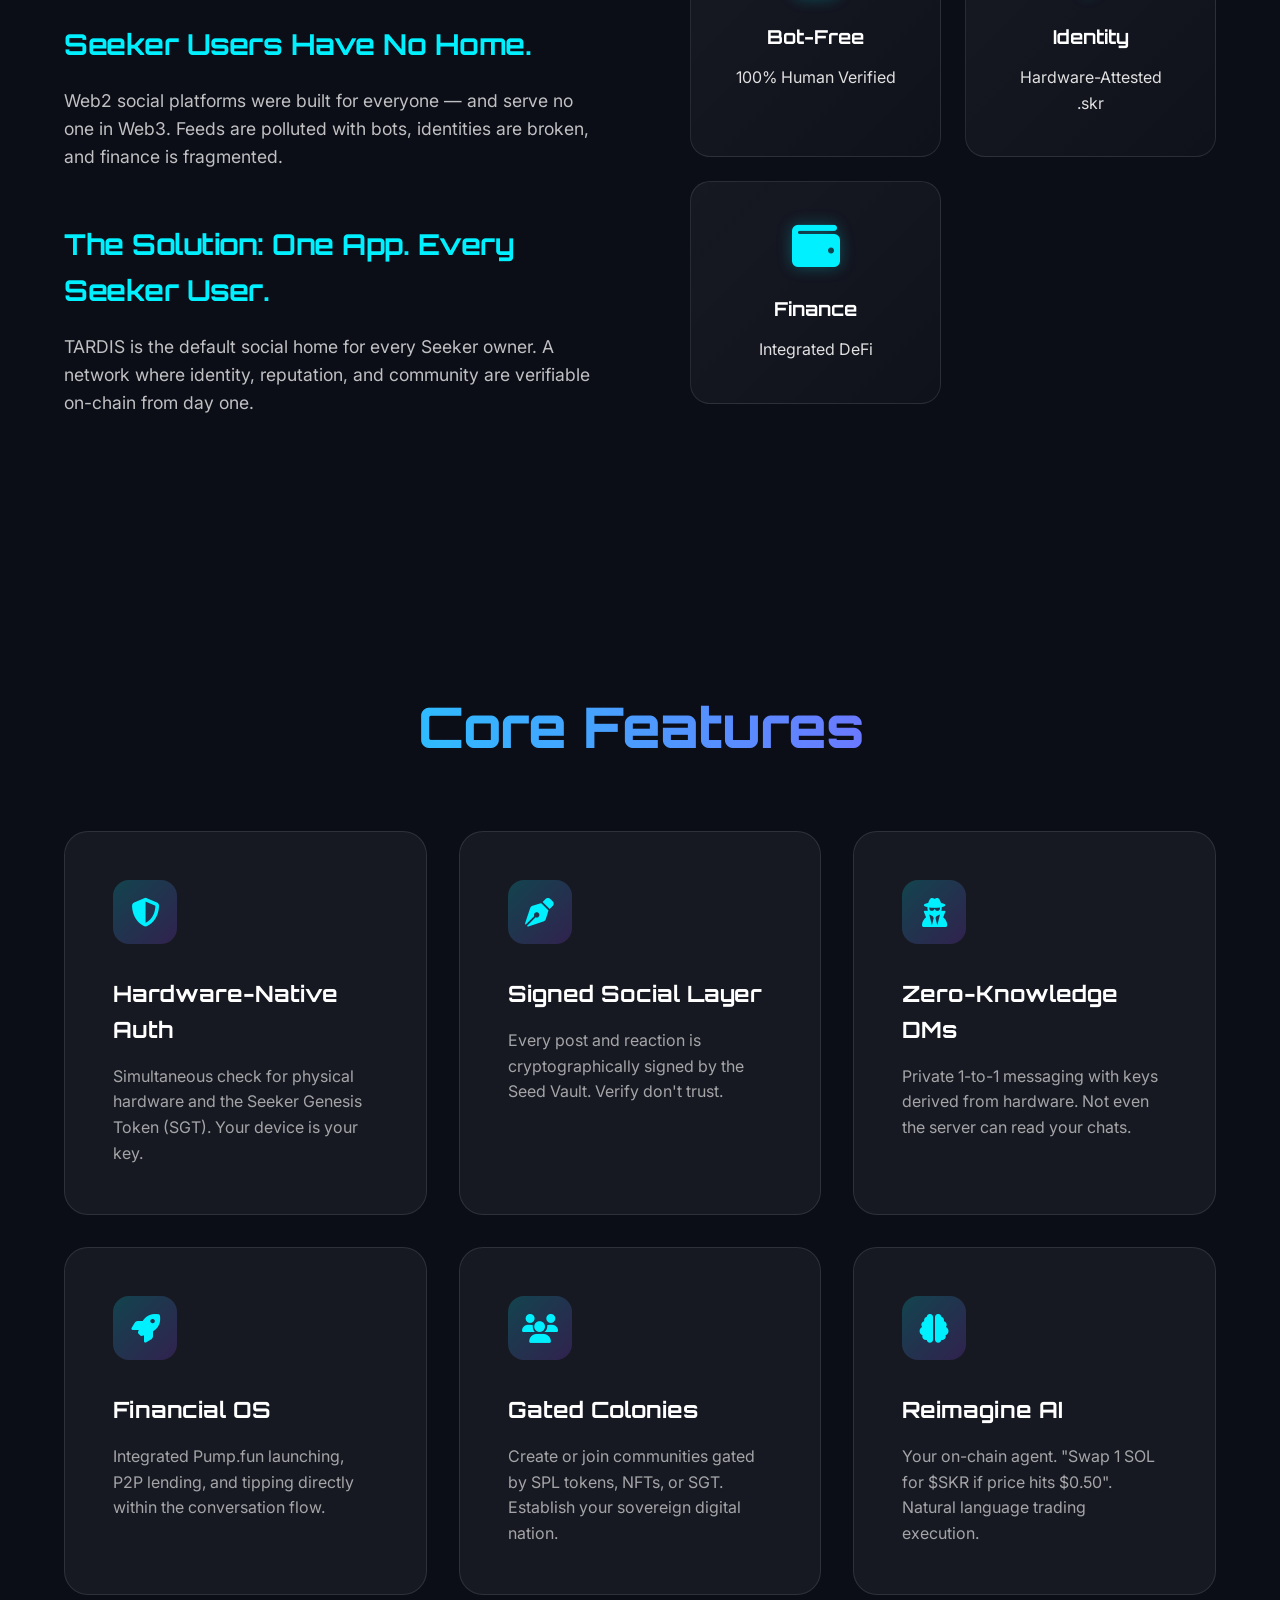
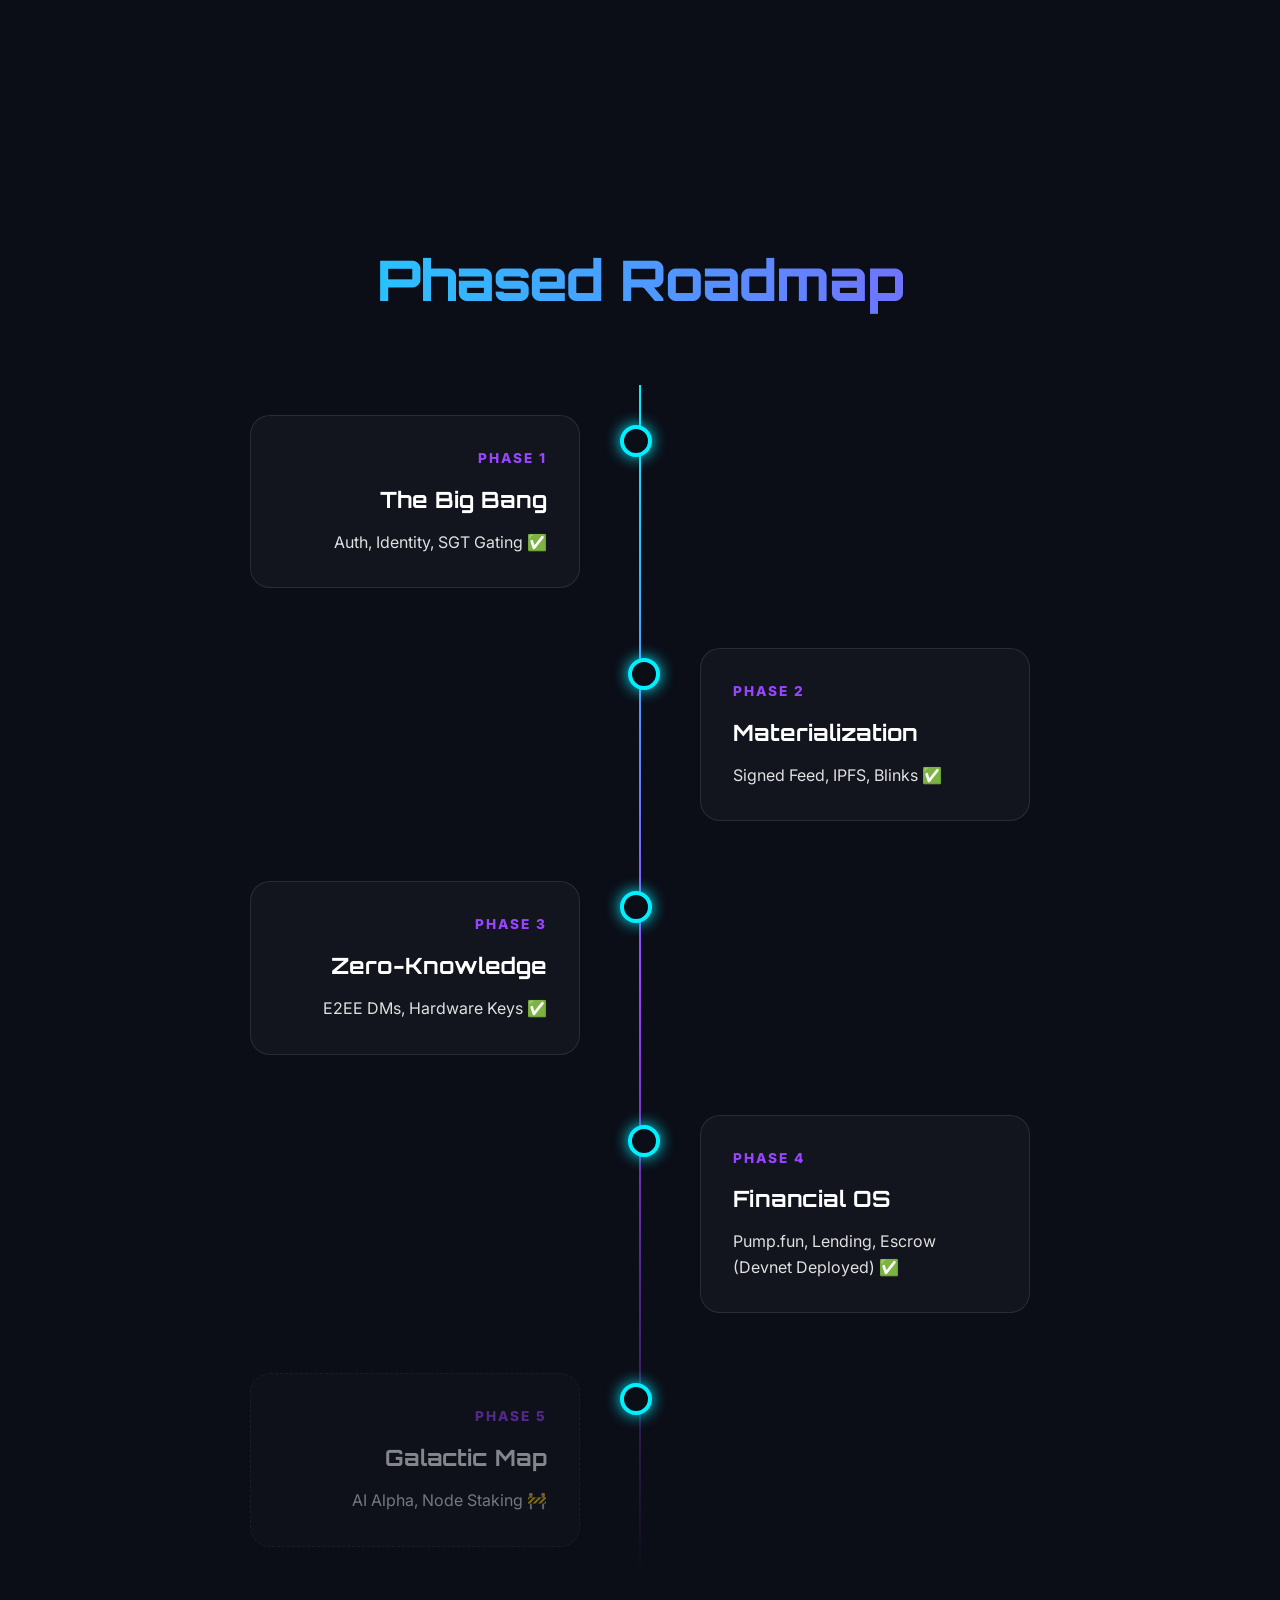
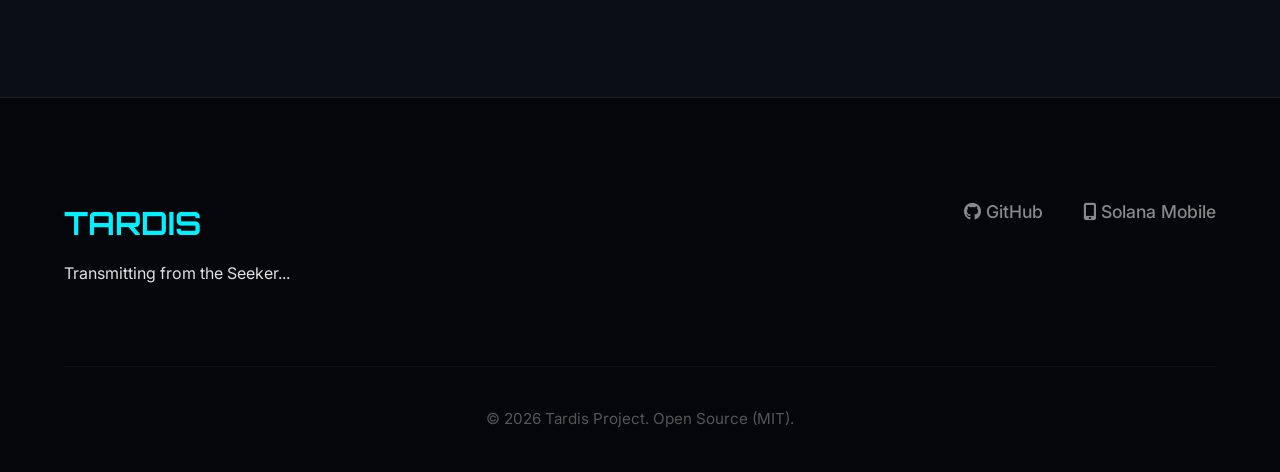
==== commit 449ef745: "moving github link to footer" ====
--- a/index.html
+++ b/index.html
@@ -43,8 +43,8 @@
             <h1 class="glitch" data-text="The Social Network & Financial OS">The Social Network & Financial OS</h1>
             <p class="subtitle">Hardware-Attested · Bot-Free · Sovereign Identity · Financial OS</p>
             <div class="cta-group">
-                <a href="https://github.com/luckysitara/Tardis-web" target="_blank" class="btn btn-primary"><i class="fab fa-github"></i> View on GitHub</a>
-                <a href="#features" class="btn btn-secondary">Explore Features</a>
+                <a href="#features" class="btn btn-primary">Explore Features</a>
+                <a href="#about" class="btn btn-secondary">Learn More</a>
             </div>
             <div class="hero-image-container">
                 <img src="assets/images/Tardis.png" alt="Tardis App Interface" class="hero-image">
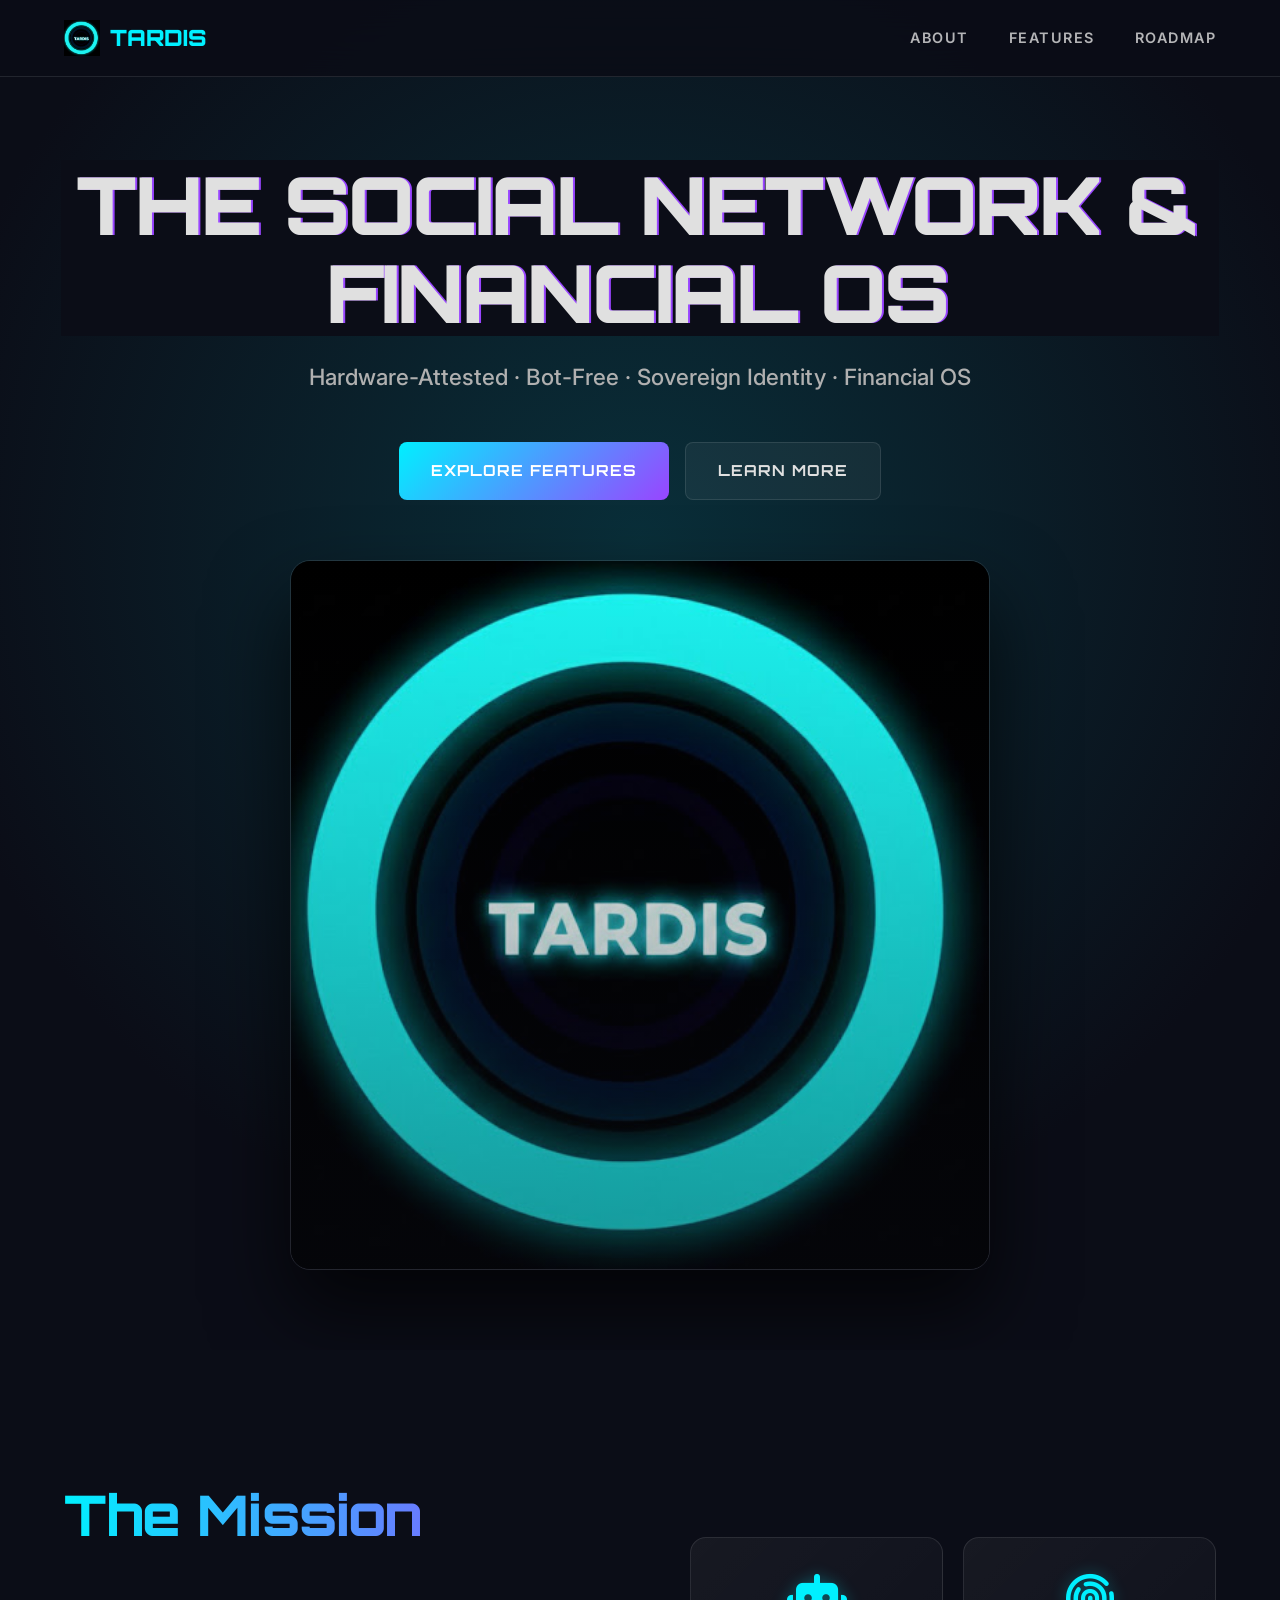
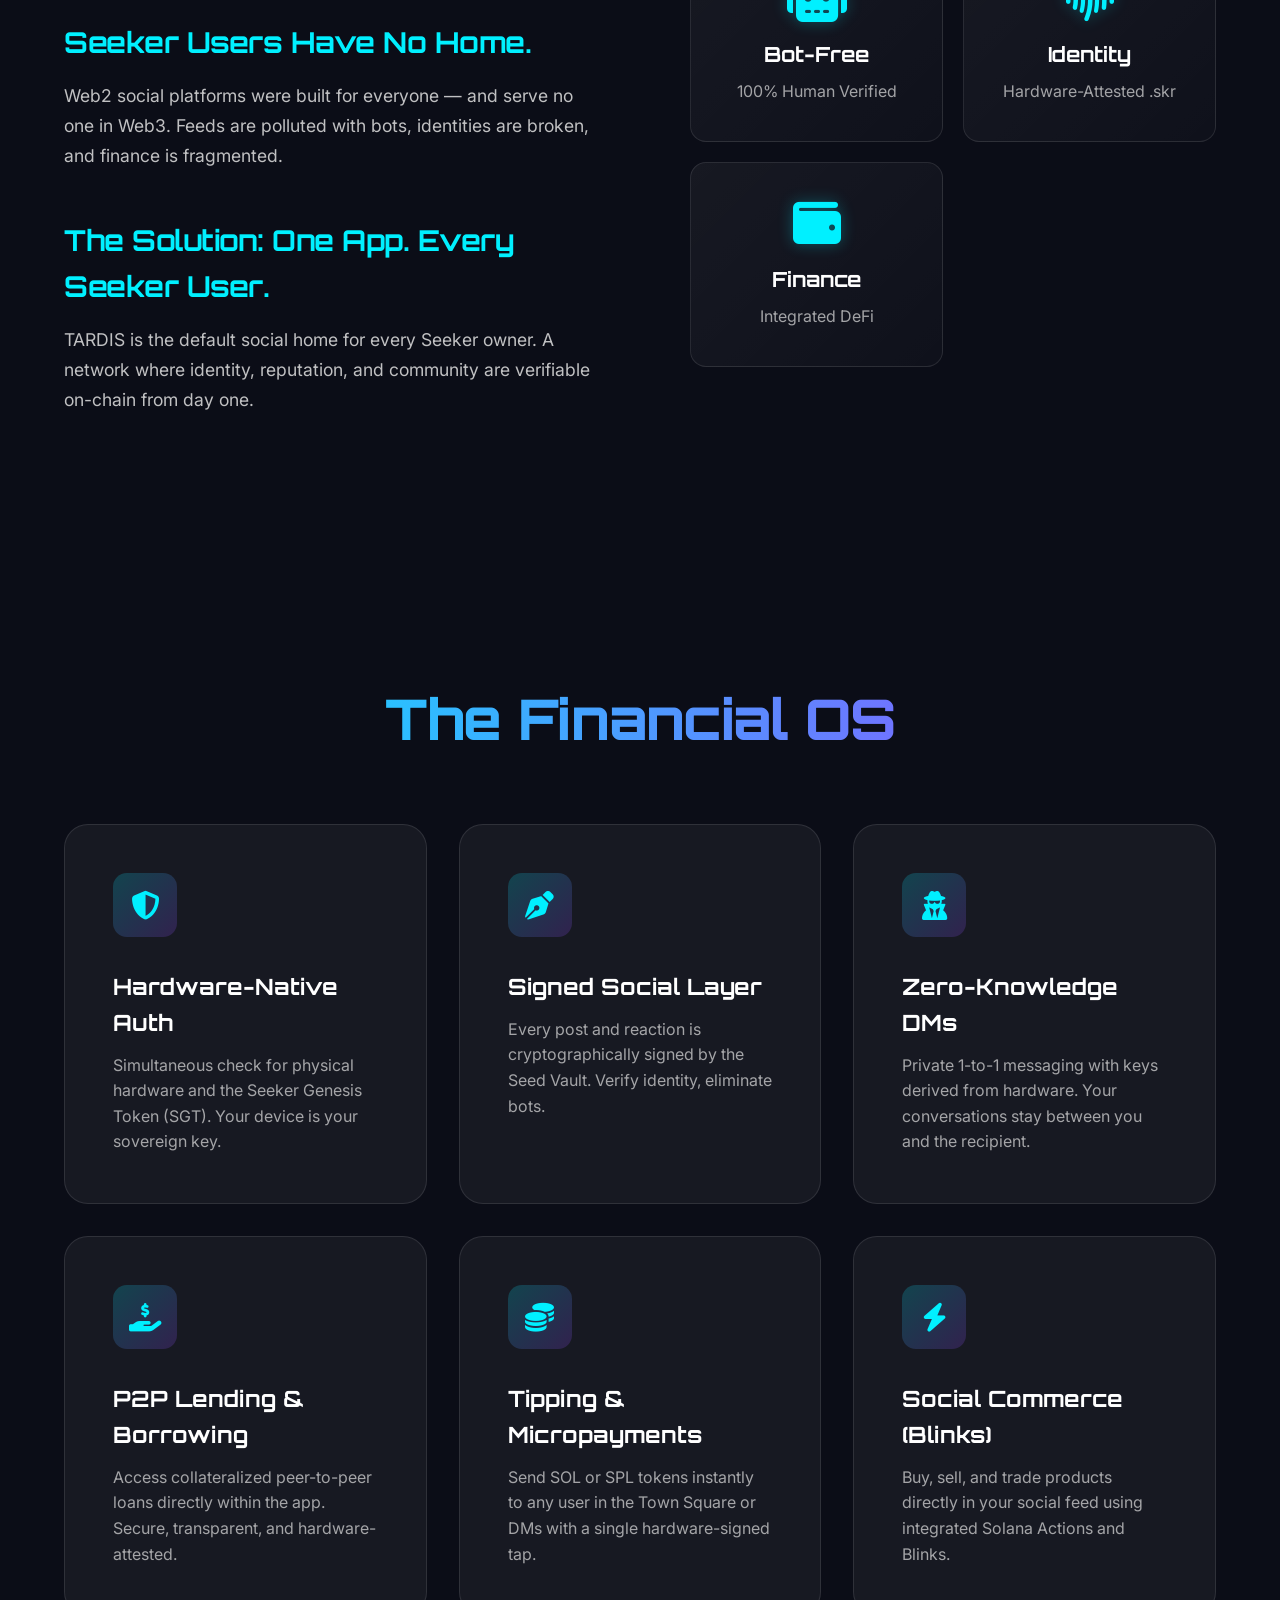
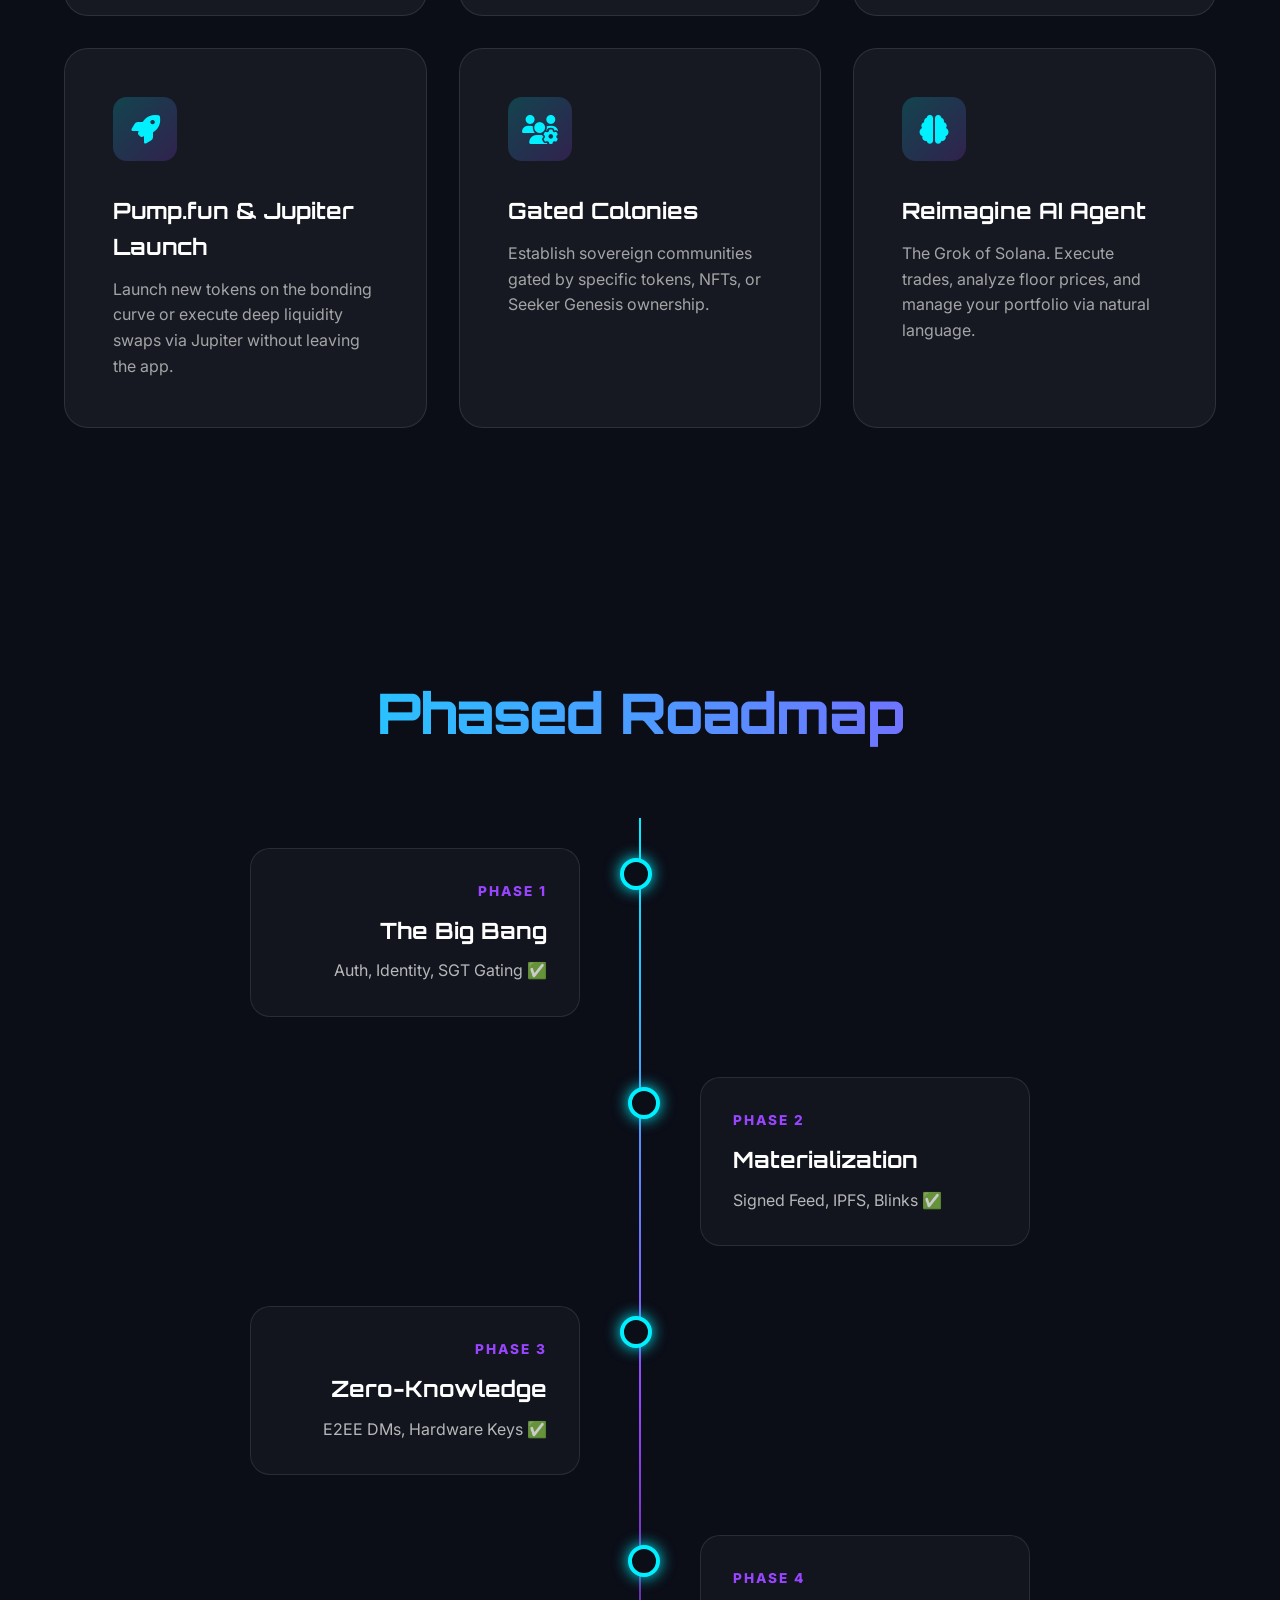
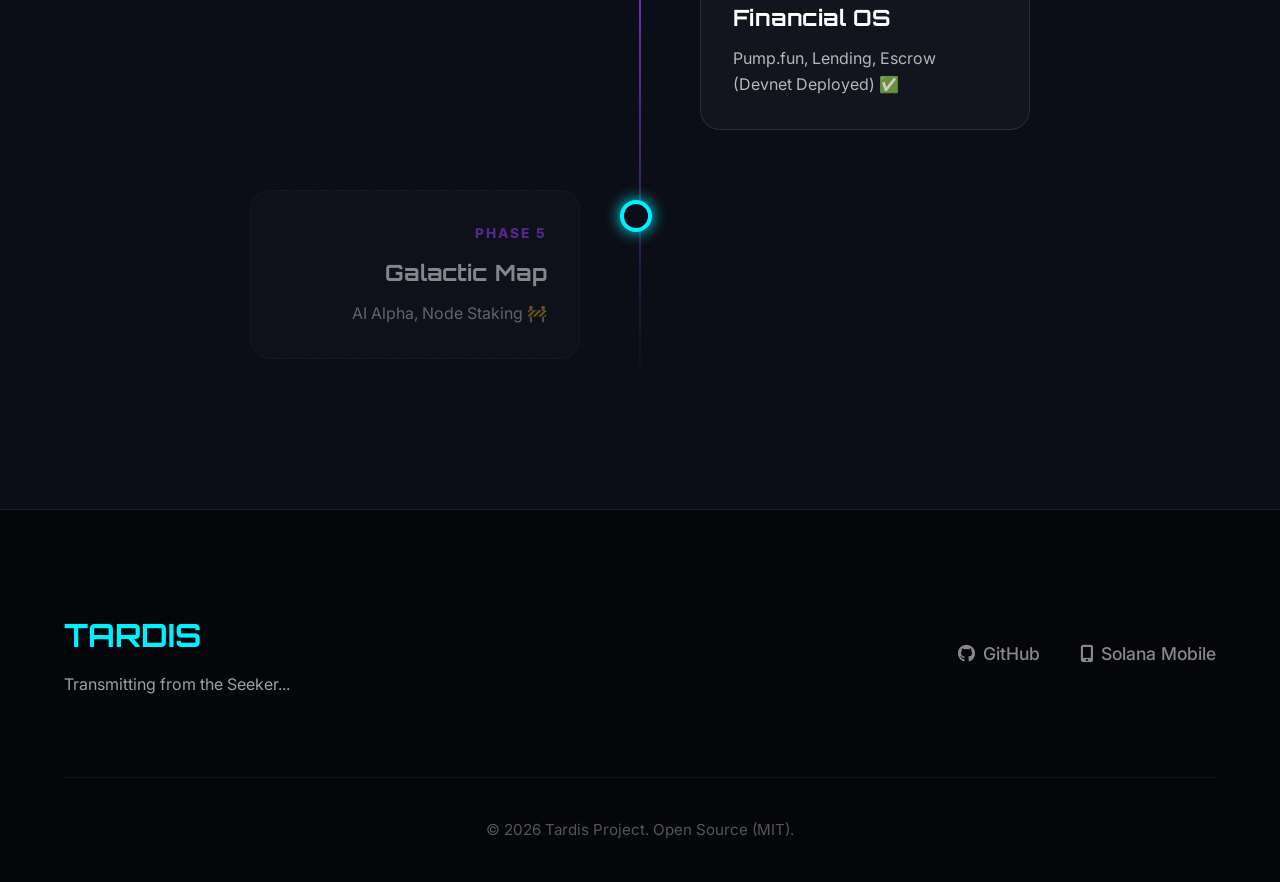
==== commit adf40ccd: "adding features" ====
--- a/index.html
+++ b/index.html
@@ -88,37 +88,52 @@
     <!-- Features Section -->
     <section id="features" class="section features-section">
         <div class="container">
-            <h2 class="section-title center">Core Features</h2>
+            <h2 class="section-title center">The Financial OS</h2>
             <div class="features-grid">
                 <div class="feature-card">
                     <div class="icon-box"><i class="fas fa-shield-alt"></i></div>
                     <h3>Hardware-Native Auth</h3>
-                    <p>Simultaneous check for physical hardware and the Seeker Genesis Token (SGT). Your device is your key.</p>
+                    <p>Simultaneous check for physical hardware and the Seeker Genesis Token (SGT). Your device is your sovereign key.</p>
                 </div>
                 <div class="feature-card">
                     <div class="icon-box"><i class="fas fa-pen-nib"></i></div>
                     <h3>Signed Social Layer</h3>
-                    <p>Every post and reaction is cryptographically signed by the Seed Vault. Verify don't trust.</p>
+                    <p>Every post and reaction is cryptographically signed by the Seed Vault. Verify identity, eliminate bots.</p>
                 </div>
                 <div class="feature-card">
                     <div class="icon-box"><i class="fas fa-user-secret"></i></div>
                     <h3>Zero-Knowledge DMs</h3>
-                    <p>Private 1-to-1 messaging with keys derived from hardware. Not even the server can read your chats.</p>
+                    <p>Private 1-to-1 messaging with keys derived from hardware. Your conversations stay between you and the recipient.</p>
+                </div>
+                <div class="feature-card">
+                    <div class="icon-box"><i class="fas fa-hand-holding-usd"></i></div>
+                    <h3>P2P Lending & Borrowing</h3>
+                    <p>Access collateralized peer-to-peer loans directly within the app. Secure, transparent, and hardware-attested.</p>
+                </div>
+                <div class="feature-card">
+                    <div class="icon-box"><i class="fas fa-coins"></i></div>
+                    <h3>Tipping & Micropayments</h3>
+                    <p>Send SOL or SPL tokens instantly to any user in the Town Square or DMs with a single hardware-signed tap.</p>
+                </div>
+                <div class="feature-card">
+                    <div class="icon-box"><i class="fas fa-bolt"></i></div>
+                    <h3>Social Commerce (Blinks)</h3>
+                    <p>Buy, sell, and trade products directly in your social feed using integrated Solana Actions and Blinks.</p>
                 </div>
                 <div class="feature-card">
                     <div class="icon-box"><i class="fas fa-rocket"></i></div>
-                    <h3>Financial OS</h3>
-                    <p>Integrated Pump.fun launching, P2P lending, and tipping directly within the conversation flow.</p>
-                </div>
-                <div class="feature-card">
-                    <div class="icon-box"><i class="fas fa-users"></i></div>
+                    <h3>Pump.fun & Jupiter Launch</h3>
+                    <p>Launch new tokens on the bonding curve or execute deep liquidity swaps via Jupiter without leaving the app.</p>
+                </div>
+                <div class="feature-card">
+                    <div class="icon-box"><i class="fas fa-users-cog"></i></div>
                     <h3>Gated Colonies</h3>
-                    <p>Create or join communities gated by SPL tokens, NFTs, or SGT. Establish your sovereign digital nation.</p>
+                    <p>Establish sovereign communities gated by specific tokens, NFTs, or Seeker Genesis ownership.</p>
                 </div>
                 <div class="feature-card">
                     <div class="icon-box"><i class="fas fa-brain"></i></div>
-                    <h3>Reimagine AI</h3>
-                    <p>Your on-chain agent. "Swap 1 SOL for $SKR if price hits $0.50". Natural language trading execution.</p>
+                    <h3>Reimagine AI Agent</h3>
+                    <p>The Grok of Solana. Execute trades, analyze floor prices, and manage your portfolio via natural language.</p>
                 </div>
             </div>
         </div>
--- a/css/style.css
+++ b/css/style.css
@@ -1,9 +1,12 @@
 :root {
     --bg-color: #0b0d17;
     --text-color: #e0e0e0;
-    --primary-color: #00f0ff; /* Cyan */
-    --secondary-color: #9945FF; /* Solana Purple */
-    --accent-color: #14f195; /* Solana Green */
+    --primary-color: #00f0ff;
+    /* Cyan */
+    --secondary-color: #9945FF;
+    /* Solana Purple */
+    --accent-color: #14f195;
+    /* Solana Green */
     --card-bg: rgba(255, 255, 255, 0.05);
     --card-border: rgba(255, 255, 255, 0.1);
     --font-main: 'Inter', sans-serif;
@@ -46,16 +49,17 @@
 }
 
 .section {
-    padding: clamp(80px, 15vw, 120px) 0;
+    padding: clamp(60px, 12vw, 120px) 0;
 }
 
 .section-title {
     font-family: var(--font-heading);
     font-size: clamp(2rem, 5vw, 3.5rem);
-    margin-bottom: clamp(30px, 8vw, 60px);
+    margin-bottom: clamp(30px, 6vw, 60px);
     background: linear-gradient(90deg, var(--primary-color), var(--secondary-color));
     -webkit-background-clip: text;
     -webkit-text-fill-color: transparent;
+    background-clip: text;
     font-weight: 800;
     letter-spacing: -1px;
 }
@@ -64,14 +68,14 @@
     text-align: center;
 }
 
-/* Navbar */
+/* ================== Navbar ================== */
 .navbar {
     position: fixed;
     top: 0;
     left: 0;
     width: 100%;
-    padding: clamp(15px, 2vw, 25px) 0;
-    background: rgba(11, 13, 23, 0.8);
+    padding: clamp(12px, 2vw, 20px) 0;
+    background: rgba(11, 13, 23, 0.9);
     backdrop-filter: blur(20px);
     -webkit-backdrop-filter: blur(20px);
     z-index: 1000;
@@ -87,79 +91,68 @@
 
 .logo {
     font-family: var(--font-heading);
-    font-size: clamp(1.1rem, 3vw, 1.4rem);
+    font-size: clamp(1.1rem, 2.5vw, 1.4rem);
     font-weight: 900;
     display: flex;
     align-items: center;
-    gap: 12px;
+    gap: 10px;
     color: var(--primary-color);
     flex-shrink: 0;
     z-index: 1002;
+    position: relative;
 }
 
 .logo-img {
-    height: clamp(24px, 4vw, 32px);
+    height: clamp(28px, 5vw, 36px);
     width: auto;
     object-fit: contain;
 }
 
 .nav-links {
     display: flex;
-    gap: clamp(20px, 4vw, 40px);
+    gap: clamp(24px, 4vw, 40px);
     align-items: center;
 }
 
 .nav-links li a {
     font-weight: 600;
-    font-size: 0.85rem;
+    font-size: clamp(0.8rem, 2vw, 0.9rem);
     text-transform: uppercase;
     letter-spacing: 1.5px;
     opacity: 0.8;
+    transition: all 0.3s ease;
 }
 
 .nav-links li a:hover {
     opacity: 1;
     color: var(--primary-color);
-}
-
-.nav-btn {
-    padding: 12px 24px;
-    border: 1px solid var(--primary-color);
-    border-radius: 6px;
-    color: var(--primary-color);
-    background: rgba(0, 240, 255, 0.05);
-    font-weight: 700;
-}
-
-.nav-btn:hover {
-    background: var(--primary-color);
-    color: var(--bg-color);
-    box-shadow: 0 0 20px rgba(0, 240, 255, 0.4);
 }
 
 .menu-toggle {
     display: none;
     flex-direction: column;
     cursor: pointer;
-    gap: 7px;
-    padding: 10px;
+    gap: 6px;
+    padding: 8px;
     z-index: 1002;
+    position: relative;
 }
 
 .bar {
-    width: 28px;
-    height: 2px;
+    width: 26px;
+    height: 2.5px;
     background-color: var(--text-color);
     transition: all 0.3s cubic-bezier(0.4, 0, 0.2, 1);
-}
-
-/* Hero Section */
+    border-radius: 2px;
+}
+
+/* ================== Hero Section ================== */
 .hero {
     min-height: 100vh;
     display: flex;
     align-items: center;
     position: relative;
-    padding: 140px 0 80px;
+    padding: clamp(120px, 20vw, 160px) 0 clamp(60px, 10vw, 80px);
     overflow: hidden;
 }
 
@@ -179,13 +172,14 @@
     display: flex;
     flex-direction: column;
     align-items: center;
+    width: 100%;
 }
 
 .hero h1 {
     font-family: var(--font-heading);
-    font-size: clamp(2.4rem, 10vw, 5rem);
-    line-height: 1;
-    margin-bottom: 24px;
+    font-size: clamp(2rem, 8vw, 5rem);
+    line-height: 1.1;
+    margin-bottom: clamp(16px, 3vw, 24px);
     text-transform: uppercase;
     font-weight: 900;
     letter-spacing: -2px;
@@ -193,6 +187,7 @@
 
 .glitch {
     position: relative;
+    display: inline-block;
 }
 
 .glitch::before,
@@ -219,49 +214,85 @@
 }
 
 @keyframes glitch-anim-1 {
-    0%, 100% { clip-path: inset(10% 0 80% 0); }
-    20% { clip-path: inset(50% 0 20% 0); }
-    40% { clip-path: inset(10% 0 60% 0); }
-    60% { clip-path: inset(80% 0 10% 0); }
-    80% { clip-path: inset(30% 0 40% 0); }
+
+    0%,
+    100% {
+        clip-path: inset(10% 0 80% 0);
+    }
+
+    20% {
+        clip-path: inset(50% 0 20% 0);
+    }
+
+    40% {
+        clip-path: inset(10% 0 60% 0);
+    }
+
+    60% {
+        clip-path: inset(80% 0 10% 0);
+    }
+
+    80% {
+        clip-path: inset(30% 0 40% 0);
+    }
 }
 
 @keyframes glitch-anim-2 {
-    0%, 100% { clip-path: inset(80% 0 10% 0); }
-    20% { clip-path: inset(30% 0 40% 0); }
-    40% { clip-path: inset(60% 0 10% 0); }
-    60% { clip-path: inset(10% 0 80% 0); }
-    80% { clip-path: inset(50% 0 20% 0); }
+
+    0%,
+    100% {
+        clip-path: inset(80% 0 10% 0);
+    }
+
+    20% {
+        clip-path: inset(30% 0 40% 0);
+    }
+
+    40% {
+        clip-path: inset(60% 0 10% 0);
+    }
+
+    60% {
+        clip-path: inset(10% 0 80% 0);
+    }
+
+    80% {
+        clip-path: inset(50% 0 20% 0);
+    }
 }
 
 .subtitle {
-    font-size: clamp(1rem, 4vw, 1.4rem);
-    margin-bottom: 48px;
+    font-size: clamp(0.95rem, 3vw, 1.4rem);
+    margin-bottom: clamp(32px, 6vw, 48px);
     color: #b0b0b0;
     max-width: 800px;
     font-weight: 500;
-    line-height: 1.4;
+    line-height: 1.5;
+    padding: 0 16px;
 }
 
 .cta-group {
     display: flex;
     gap: 16px;
-    margin-bottom: 60px;
+    margin-bottom: clamp(40px, 8vw, 60px);
+    flex-wrap: wrap;
+    justify-content: center;
 }
 
 .btn {
-    padding: 16px 32px;
+    padding: clamp(14px, 2.5vw, 16px) clamp(24px, 4vw, 32px);
     border-radius: 8px;
     font-weight: 700;
     font-family: var(--font-heading);
     text-transform: uppercase;
     letter-spacing: 1px;
     cursor: pointer;
-    font-size: 0.95rem;
+    font-size: clamp(0.85rem, 2vw, 0.95rem);
     display: inline-flex;
     align-items: center;
-    gap: 12px;
+    gap: 10px;
     transition: all 0.3s cubic-bezier(0.23, 1, 0.32, 1);
+    white-space: nowrap;
 }
 
 .btn-primary {
@@ -290,8 +321,8 @@
 .hero-image-container {
     width: 100%;
     max-width: 700px;
-    margin: 40px auto 0;
-    border-radius: 20px;
+    margin: 0 auto;
+    border-radius: clamp(12px, 3vw, 20px);
     overflow: hidden;
     box-shadow: 0 40px 80px rgba(0, 0, 0, 0.7);
     border: 1px solid var(--card-border);
@@ -303,6 +334,7 @@
     position: absolute;
     inset: 0;
     background: linear-gradient(to top, rgba(11, 13, 23, 0.4), transparent);
+    pointer-events: none;
 }
 
 .hero-image {
@@ -316,113 +348,126 @@
     transform: scale(1.05);
 }
 
-/* About Section */
+/* ================== About Section ================== */
 .grid-2 {
     display: grid;
     grid-template-columns: 1fr 1fr;
-    gap: clamp(40px, 10vw, 100px);
+    gap: clamp(40px, 8vw, 100px);
     align-items: center;
 }
 
 .about-text h3 {
     font-family: var(--font-heading);
     color: var(--primary-color);
+    margin-bottom: 16px;
+    font-size: clamp(1.3rem, 3.5vw, 1.8rem);
+    letter-spacing: -0.5px;
+}
+
+.about-text p {
+    font-size: clamp(1rem, 2.5vw, 1.1rem);
     margin-bottom: 20px;
-    font-size: clamp(1.4rem, 4vw, 1.8rem);
-    letter-spacing: -0.5px;
-}
-
-.about-text p {
-    font-size: clamp(1rem, 3vw, 1.1rem);
-    margin-bottom: 24px;
     opacity: 0.85;
+    line-height: 1.7;
 }
 
 .about-stats {
     display: grid;
-    grid-template-columns: repeat(auto-fit, minmax(240px, 1fr));
-    gap: 24px;
+    grid-template-columns: repeat(auto-fit, minmax(200px, 1fr));
+    gap: 20px;
 }
 
 .stat-card {
     background: linear-gradient(135deg, rgba(255, 255, 255, 0.05), rgba(255, 255, 255, 0.02));
     border: 1px solid var(--card-border);
-    padding: clamp(30px, 5vw, 40px);
-    border-radius: 20px;
+    padding: clamp(24px, 4vw, 36px);
+    border-radius: 16px;
     text-align: center;
+    transition: all 0.3s ease;
+}
+
+.stat-card:hover {
+    transform: translateY(-4px);
+    border-color: var(--primary-color);
+    box-shadow: 0 10px 30px rgba(0, 240, 255, 0.2);
 }
 
 .stat-card i {
-    font-size: clamp(2.5rem, 6vw, 3rem);
+    font-size: clamp(2.2rem, 5vw, 3rem);
     color: var(--primary-color);
-    margin-bottom: 24px;
+    margin-bottom: 16px;
     display: block;
     text-shadow: 0 0 15px rgba(0, 240, 255, 0.3);
 }
 
 .stat-card h4 {
     font-family: var(--font-heading);
-    margin-bottom: 12px;
-    font-size: 1.2rem;
+    margin-bottom: 8px;
+    font-size: clamp(1.1rem, 2.5vw, 1.3rem);
     color: #fff;
 }
 
-/* Features Section */
+.stat-card p {
+    font-size: clamp(0.9rem, 2vw, 1rem);
+    opacity: 0.7;
+}
+
+/* ================== Features Section ================== */
 .features-grid {
     display: grid;
-    grid-template-columns: repeat(auto-fit, minmax(320px, 1fr));
-    gap: 32px;
+    grid-template-columns: repeat(auto-fit, minmax(min(100%, 280px), 1fr));
+    gap: clamp(20px, 4vw, 32px);
 }
 
 .feature-card {
     background: var(--card-bg);
     border: 1px solid var(--card-border);
-    padding: clamp(30px, 6vw, 48px);
-    border-radius: 24px;
+    padding: clamp(28px, 5vw, 48px);
+    border-radius: clamp(16px, 3vw, 24px);
     transition: all 0.4s cubic-bezier(0.165, 0.84, 0.44, 1);
 }
 
 .feature-card:hover {
-    transform: translateY(-12px);
+    transform: translateY(-8px);
     background: rgba(255, 255, 255, 0.07);
     border-color: var(--primary-color);
     box-shadow: 0 20px 40px rgba(0, 0, 0, 0.4);
 }
 
 .icon-box {
-    width: 64px;
-    height: 64px;
+    width: clamp(56px, 10vw, 64px);
+    height: clamp(56px, 10vw, 64px);
     background: linear-gradient(135deg, rgba(0, 240, 255, 0.2), rgba(153, 69, 255, 0.2));
-    border-radius: 16px;
+    border-radius: 14px;
     display: flex;
     align-items: center;
     justify-content: center;
-    margin-bottom: 32px;
+    margin-bottom: clamp(20px, 4vw, 32px);
 }
 
 .icon-box i {
-    font-size: 1.8rem;
+    font-size: clamp(1.5rem, 3vw, 1.8rem);
     color: var(--primary-color);
 }
 
 .feature-card h3 {
     font-family: var(--font-heading);
-    margin-bottom: 16px;
-    font-size: 1.4rem;
+    margin-bottom: 12px;
+    font-size: clamp(1.2rem, 2.5vw, 1.4rem);
     color: #fff;
 }
 
 .feature-card p {
-    font-size: 1rem;
+    font-size: clamp(0.95rem, 2vw, 1rem);
     line-height: 1.6;
     opacity: 0.7;
 }
 
-/* Roadmap Section */
+/* ================== Roadmap Section ================== */
 .timeline {
     position: relative;
     max-width: 900px;
-    margin: 60px auto 0;
+    margin: clamp(40px, 8vw, 60px) auto 0;
 }
 
 .timeline::after {
@@ -437,7 +482,7 @@
 }
 
 .timeline-item {
-    padding: 30px 60px;
+    padding: clamp(20px, 4vw, 30px) clamp(30px, 6vw, 60px);
     position: relative;
     width: 50%;
     box-sizing: border-box;
@@ -455,29 +500,35 @@
 .timeline-item::after {
     content: '';
     position: absolute;
-    width: 24px;
-    height: 24px;
+    width: clamp(20px, 3vw, 24px);
+    height: clamp(20px, 3vw, 24px);
     background: var(--bg-color);
     border: 4px solid var(--primary-color);
-    top: 40px;
+    top: clamp(30px, 5vw, 40px);
     border-radius: 50%;
     z-index: 1;
     box-shadow: 0 0 15px var(--primary-color);
 }
 
 .timeline-item:nth-child(odd)::after {
-    right: -12px;
+    right: calc(-1 * clamp(10px, 1.5vw, 12px));
 }
 
 .timeline-item:nth-child(even)::after {
-    left: -12px;
+    left: calc(-1 * clamp(10px, 1.5vw, 12px));
 }
 
 .timeline-content {
     background: rgba(255, 255, 255, 0.03);
-    padding: 32px;
-    border-radius: 20px;
+    padding: clamp(24px, 4vw, 32px);
+    border-radius: clamp(14px, 3vw, 20px);
     border: 1px solid var(--card-border);
+    transition: all 0.3s ease;
+}
+
+.timeline-content:hover {
+    background: rgba(255, 255, 255, 0.05);
+    border-color: var(--primary-color);
 }
 
 .timeline-item.future .timeline-content {
@@ -487,52 +538,66 @@
 
 .phase {
     display: block;
-    font-size: 0.85rem;
+    font-size: clamp(0.75rem, 1.8vw, 0.85rem);
     color: var(--secondary-color);
     font-weight: 800;
     text-transform: uppercase;
-    margin-bottom: 12px;
+    margin-bottom: 10px;
     letter-spacing: 2px;
 }
 
 .timeline-content h3 {
     font-family: var(--font-heading);
-    margin-bottom: 12px;
-    font-size: clamp(1.1rem, 3vw, 1.4rem);
+    margin-bottom: 10px;
+    font-size: clamp(1.1rem, 2.5vw, 1.4rem);
     color: #fff;
 }
 
-/* Footer */
+.timeline-content p {
+    font-size: clamp(0.9rem, 2vw, 1rem);
+    opacity: 0.8;
+}
+
+/* ================== Footer ================== */
 .footer {
     background: #05060a;
-    padding: 100px 0 40px;
+    padding: clamp(60px, 12vw, 100px) 0 clamp(30px, 5vw, 40px);
     border-top: 1px solid var(--card-border);
 }
 
 .footer-content {
     display: flex;
     justify-content: space-between;
-    margin-bottom: 80px;
+    margin-bottom: clamp(40px, 8vw, 80px);
     flex-wrap: wrap;
-    gap: 48px;
+    gap: clamp(32px, 6vw, 48px);
 }
 
 .footer-logo h3 {
     font-family: var(--font-heading);
-    font-size: 2rem;
+    font-size: clamp(1.6rem, 4vw, 2rem);
     color: var(--primary-color);
-    margin-bottom: 12px;
+    margin-bottom: 10px;
+}
+
+.footer-logo p {
+    font-size: clamp(0.9rem, 2vw, 1rem);
+    opacity: 0.7;
 }
 
 .footer-links {
     display: flex;
-    gap: 40px;
+    gap: clamp(24px, 5vw, 40px);
+    flex-wrap: wrap;
 }
 
 .footer-links a {
-    font-size: 1.1rem;
+    font-size: clamp(0.95rem, 2vw, 1.1rem);
     color: #888;
     font-weight: 500;
+    display: flex;
+    align-items: center;
+    gap: 8px;
 }
 
 .footer-links a:hover {
@@ -541,111 +606,148 @@
 
 .footer-bottom {
     text-align: center;
-    padding-top: 40px;
+    padding-top: clamp(24px, 5vw, 40px);
     border-top: 1px solid rgba(255, 255, 255, 0.05);
     color: #555;
-    font-size: 0.95rem;
-}
-
-/* Responsive Overhaul */
+    font-size: clamp(0.85rem, 2vw, 0.95rem);
+}
+
+/* ================== Responsive Design ================== */
+
+/* Tablet Landscape */
 @media screen and (max-width: 1024px) {
     .hero-image-container {
-        max-width: 540px;
-    }
-}
-
+        max-width: 600px;
+    }
+
+    .features-grid {
+        grid-template-columns: repeat(auto-fit, minmax(min(100%, 260px), 1fr));
+    }
+}
+
+/* Tablet Portrait and Mobile */
 @media screen and (max-width: 768px) {
+    .container {
+        padding: 0 20px;
+    }
+
     .section {
-        padding: 80px 0;
-    }
-
+        padding: clamp(50px, 10vw, 80px) 0;
+    }
+
+    /* Mobile Navigation */
     .nav-links {
         position: fixed;
         top: 0;
         right: -100%;
         width: 100%;
+        max-width: 100%;
         height: 100vh;
         background: rgba(11, 13, 23, 0.98);
         backdrop-filter: blur(25px);
         -webkit-backdrop-filter: blur(25px);
         flex-direction: column;
         justify-content: center;
+        align-items: center;
         padding: 60px 40px;
         text-align: center;
-        transition: 0.5s cubic-bezier(0.77, 0, 0.175, 1);
+        transition: right 0.4s cubic-bezier(0.77, 0, 0.175, 1);
         z-index: 1001;
-        visibility: hidden;
-        gap: 32px;
+        gap: 36px;
     }
 
     .nav-links.active {
         right: 0;
-        visibility: visible;
     }
 
     .nav-links li a {
-        font-size: 1.5rem;
-        letter-spacing: 4px;
+        font-size: 1.3rem;
+        letter-spacing: 3px;
     }
 
     .menu-toggle {
         display: flex;
     }
-    
-    .menu-toggle.active .bar:nth-child(2) { opacity: 0; }
-    .menu-toggle.active .bar:nth-child(1) { transform: translateY(9px) rotate(45deg); }
-    .menu-toggle.active .bar:nth-child(3) { transform: translateY(-9px) rotate(-45deg); }
-
+
+    .menu-toggle.active .bar:nth-child(2) {
+        opacity: 0;
+    }
+
+    .menu-toggle.active .bar:nth-child(1) {
+        transform: translateY(8.5px) rotate(45deg);
+    }
+
+    .menu-toggle.active .bar:nth-child(3) {
+        transform: translateY(-8.5px) rotate(-45deg);
+    }
+
+    /* Hero Adjustments */
     .hero {
-        padding-top: 140px;
-        text-align: center;
-    }
-
-    .hero-image-container {
-        margin-top: 60px;
-        border-radius: 12px;
-    }
-
+        padding-top: clamp(100px, 18vw, 140px);
+        min-height: auto;
+    }
+
+    .hero h1 {
+        letter-spacing: -1px;
+    }
+
+    .cta-group {
+        flex-direction: row;
+        justify-content: center;
+        max-width: 100%;
+    }
+
+    .btn {
+        flex: 1;
+        min-width: 140px;
+        justify-content: center;
+    }
+
+    /* About Section */
     .grid-2 {
         grid-template-columns: 1fr;
-        gap: 60px;
-    }
-    
+        gap: 50px;
+    }
+
     .about-stats {
         grid-template-columns: 1fr;
-    }
-
+        gap: 16px;
+    }
+
+    /* Timeline Mobile */
     .timeline::after {
         left: 20px;
     }
 
     .timeline-item {
         width: 100%;
-        padding: 20px 0 20px 50px;
+        padding: 16px 0 16px 50px;
         text-align: left !important;
+        left: 0 !important;
     }
 
     .timeline-item::after {
-        left: 8px;
-        top: 30px;
+        left: 10px !important;
+        right: auto !important;
+        top: 26px;
         width: 20px;
         height: 20px;
-    }
-
-    .timeline-item:nth-child(odd)::after, 
-    .timeline-item:nth-child(even)::after {
-        left: 8px;
-        right: auto;
-    }
-}
-
+        border-width: 3px;
+    }
+
+    .timeline-content {
+        padding: 20px;
+    }
+}
+
+/* Small Mobile */
 @media screen and (max-width: 480px) {
     .container {
-        padding: 0 20px;
+        padding: 0 16px;
     }
 
     .hero {
-        padding-top: 120px;
+        padding-top: 100px;
     }
 
     .cta-group {
@@ -653,18 +755,80 @@
         width: 100%;
         gap: 12px;
     }
-    
+
     .btn {
         width: 100%;
-        justify-content: center;
-        padding: 14px 24px;
-    }
-    
+        min-width: auto;
+    }
+
+    .feature-card {
+        padding: 24px 20px;
+    }
+
+    .nav-links.active {
+        padding: 60px 24px;
+    }
+
+    .nav-links li a {
+        font-size: 1.2rem;
+        letter-spacing: 2px;
+    }
+}
+
+/* Extra Small Devices */
+@media screen and (max-width: 360px) {
+    .hero h1 {
+        font-size: 1.8rem;
+    }
+
+    .subtitle {
+        font-size: 0.9rem;
+    }
+
     .section-title {
-        font-size: 2.2rem;
-    }
-
-    .feature-card {
-        padding: 32px 24px;
-    }
-}
+        font-size: 1.8rem;
+    }
+}
+
+/* Hover Effects - Disable on Touch Devices */
+@media (hover: none) and (pointer: coarse) {
+
+    .feature-card:hover,
+    .stat-card:hover,
+    .hero-image-container:hover .hero-image,
+    .btn-primary:hover,
+    .btn-secondary:hover {
+        transform: none;
+        box-shadow: none;
+    }
+
+    .feature-card:active {
+        transform: scale(0.98);
+    }
+
+    .btn:active {
+        transform: scale(0.96);
+    }
+}
+
+/* Landscape Mobile Phones */
+@media screen and (max-height: 500px) and (orientation: landscape) {
+    .hero {
+        min-height: auto;
+        padding: 100px 0 60px;
+    }
+
+    .nav-links.active {
+        padding: 40px 24px;
+        justify-content: flex-start;
+        overflow-y: auto;
+    }
+
+    .nav-links li a {
+        font-size: 1.1rem;
+    }
+
+    .nav-links {
+        gap: 24px;
+    }
+}
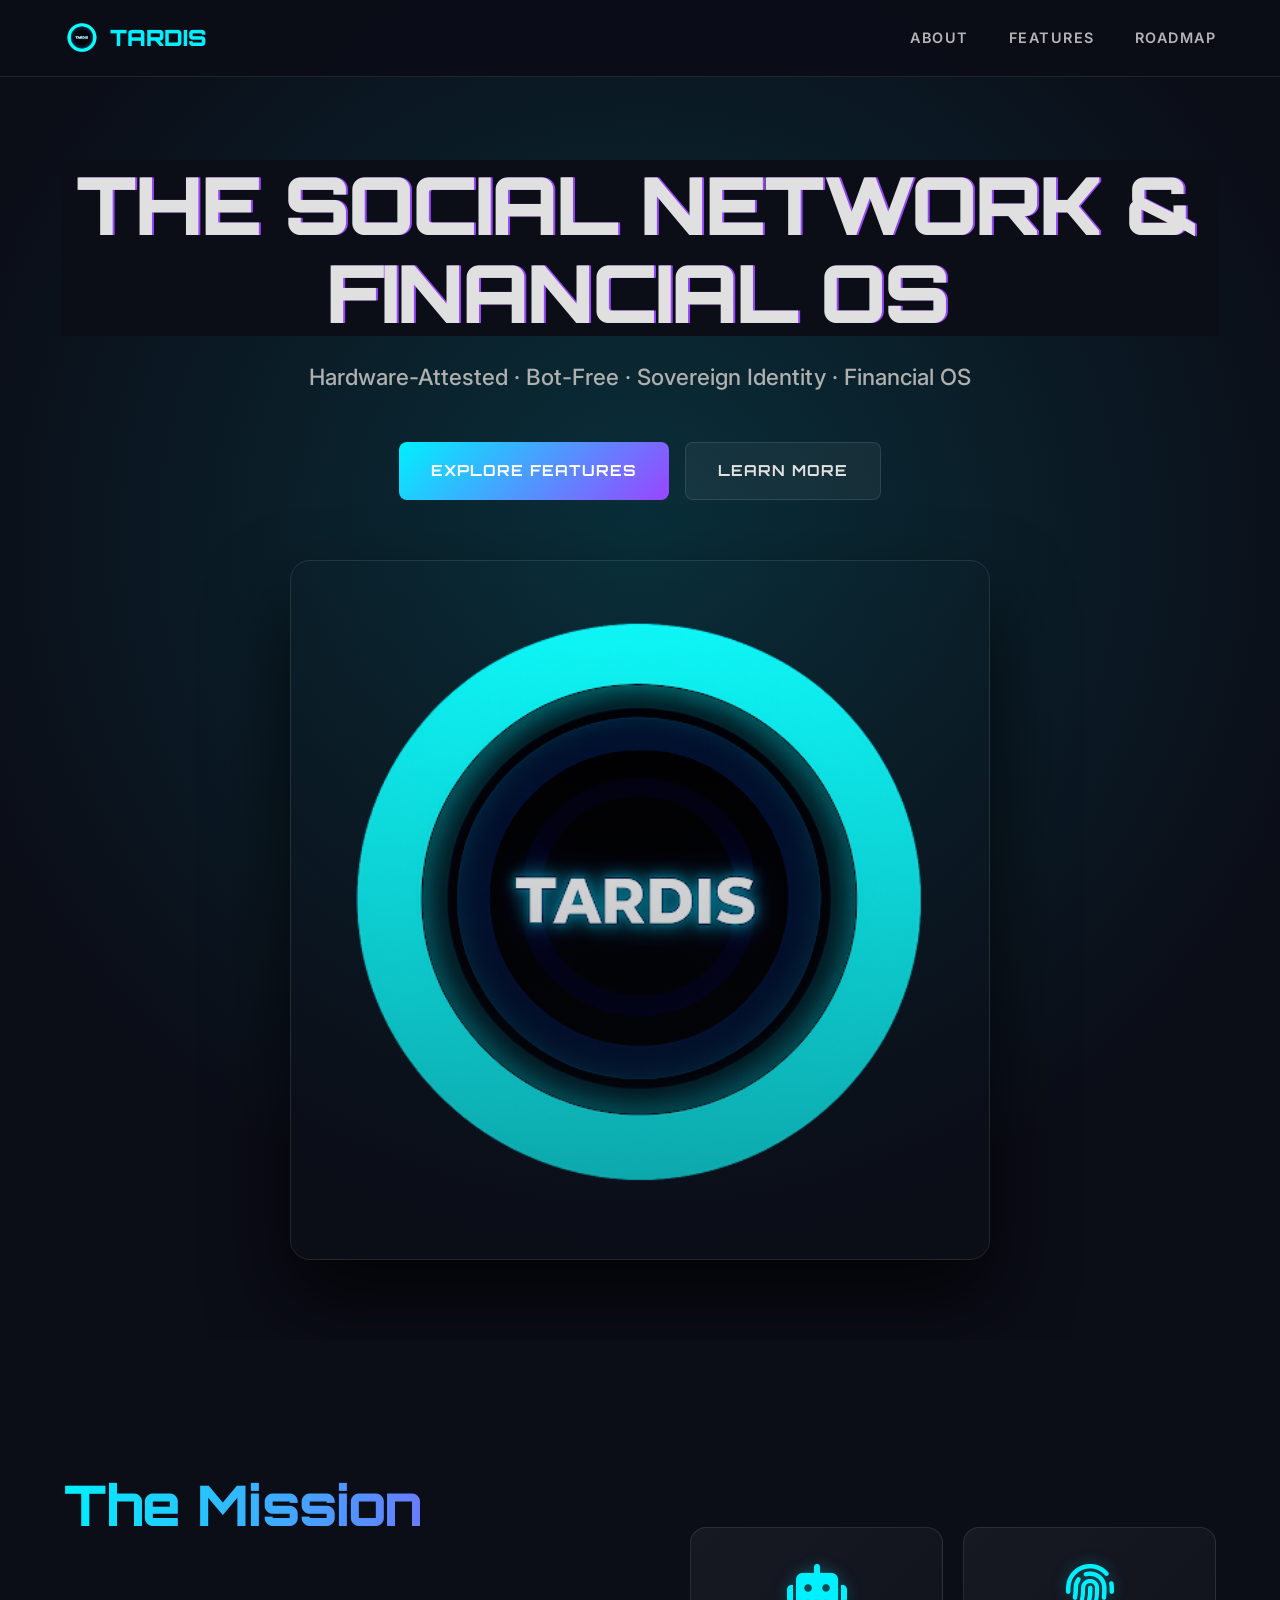
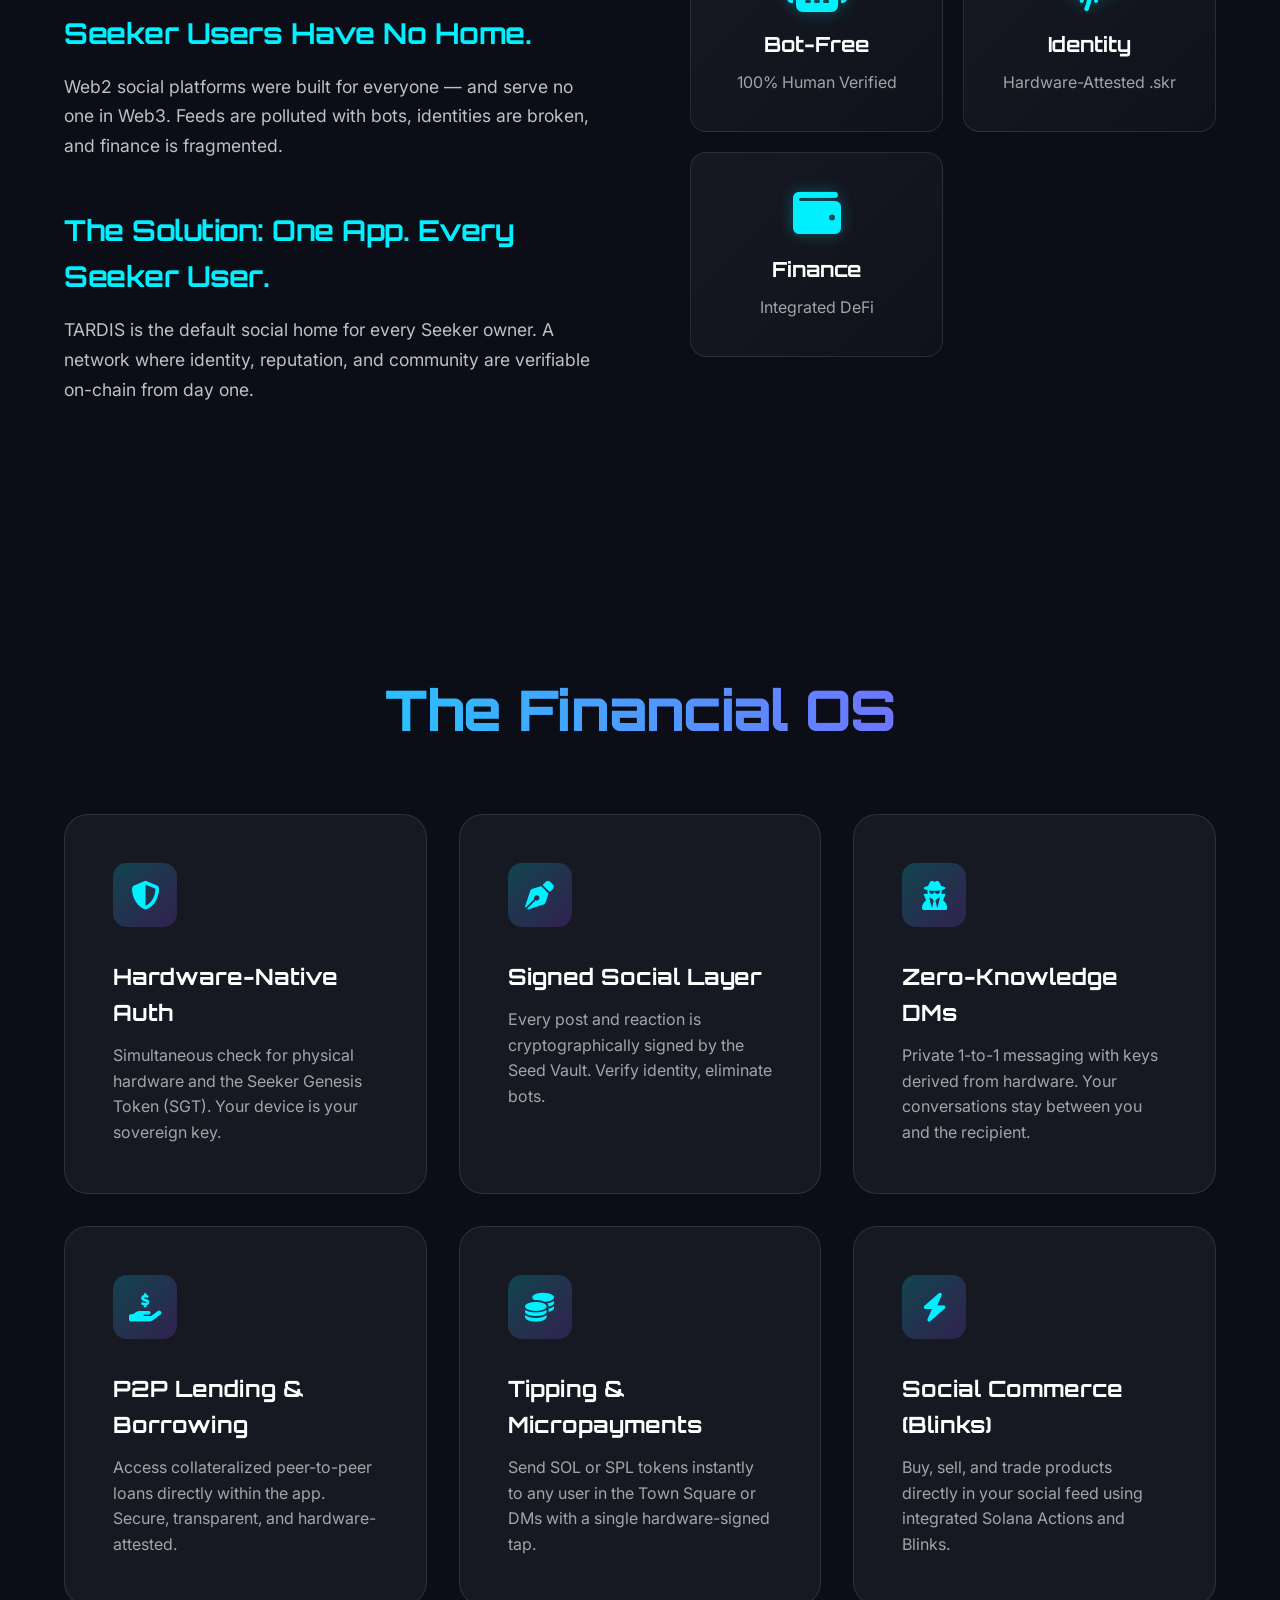
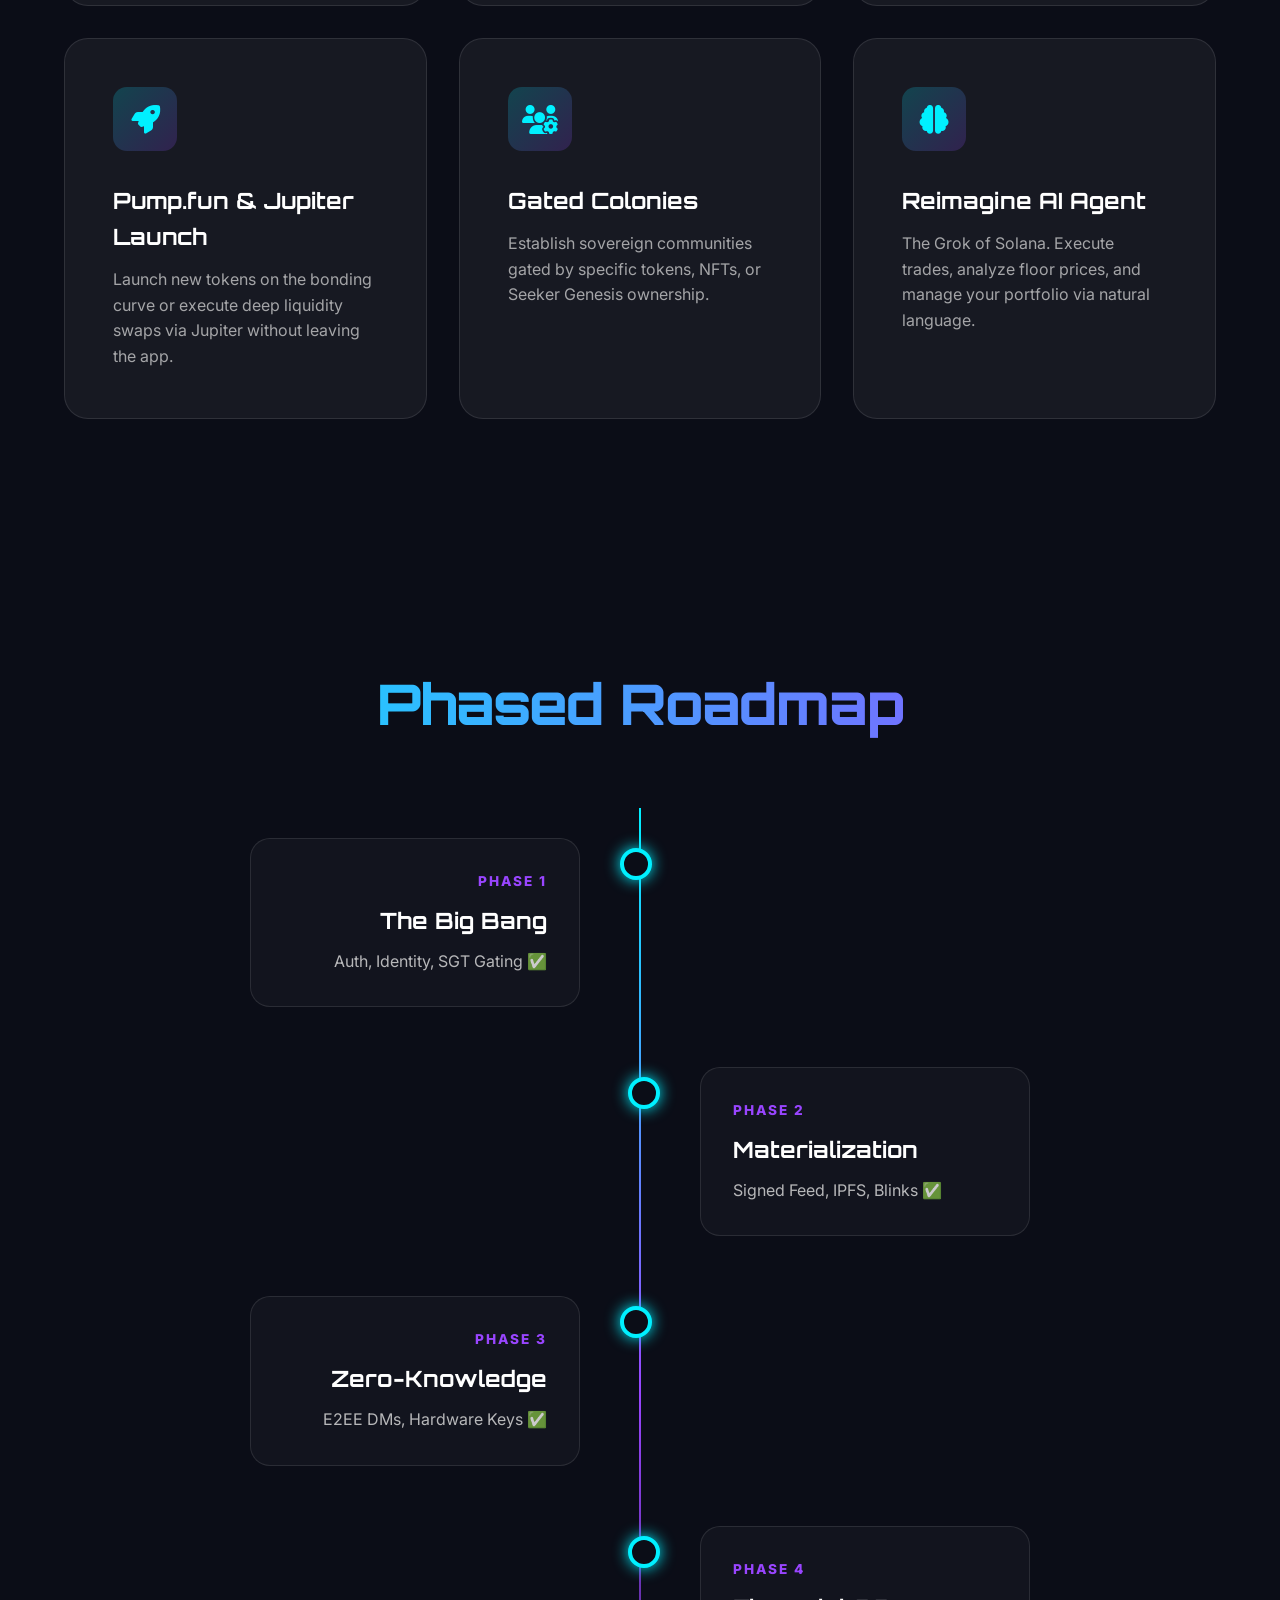
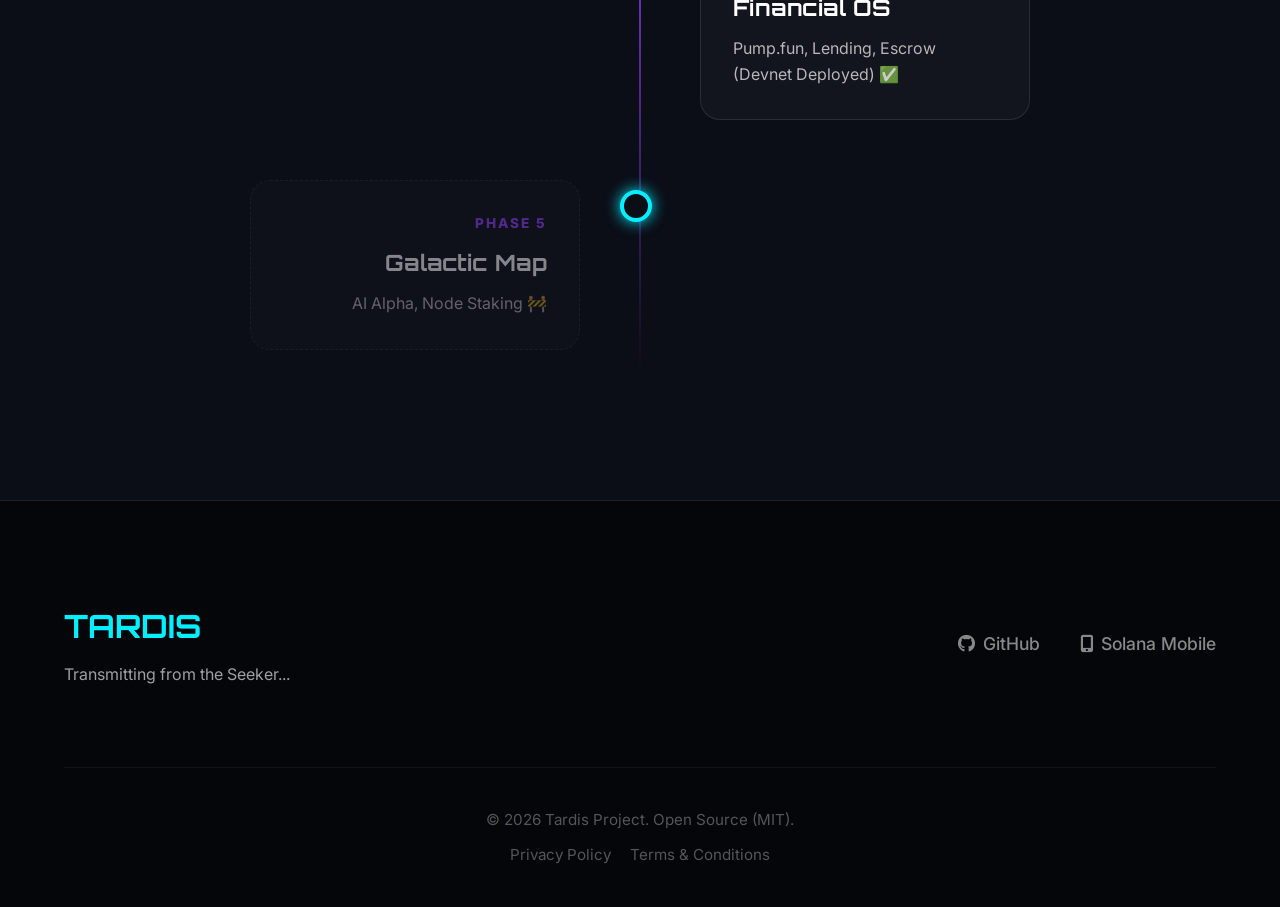
==== commit 3d9468e6: "adding terms and conditions to the website" ====
--- a/index.html
+++ b/index.html
@@ -198,6 +198,10 @@
             </div>
             <div class="footer-bottom">
                 <p>&copy; 2026 Tardis Project. Open Source (MIT).</p>
+                <div style="margin-top: 10px;">
+                    <a href="privacy.html" style="margin-right: 15px;">Privacy Policy</a>
+                    <a href="terms.html">Terms & Conditions</a>
+                </div>
             </div>
         </div>
     </footer>
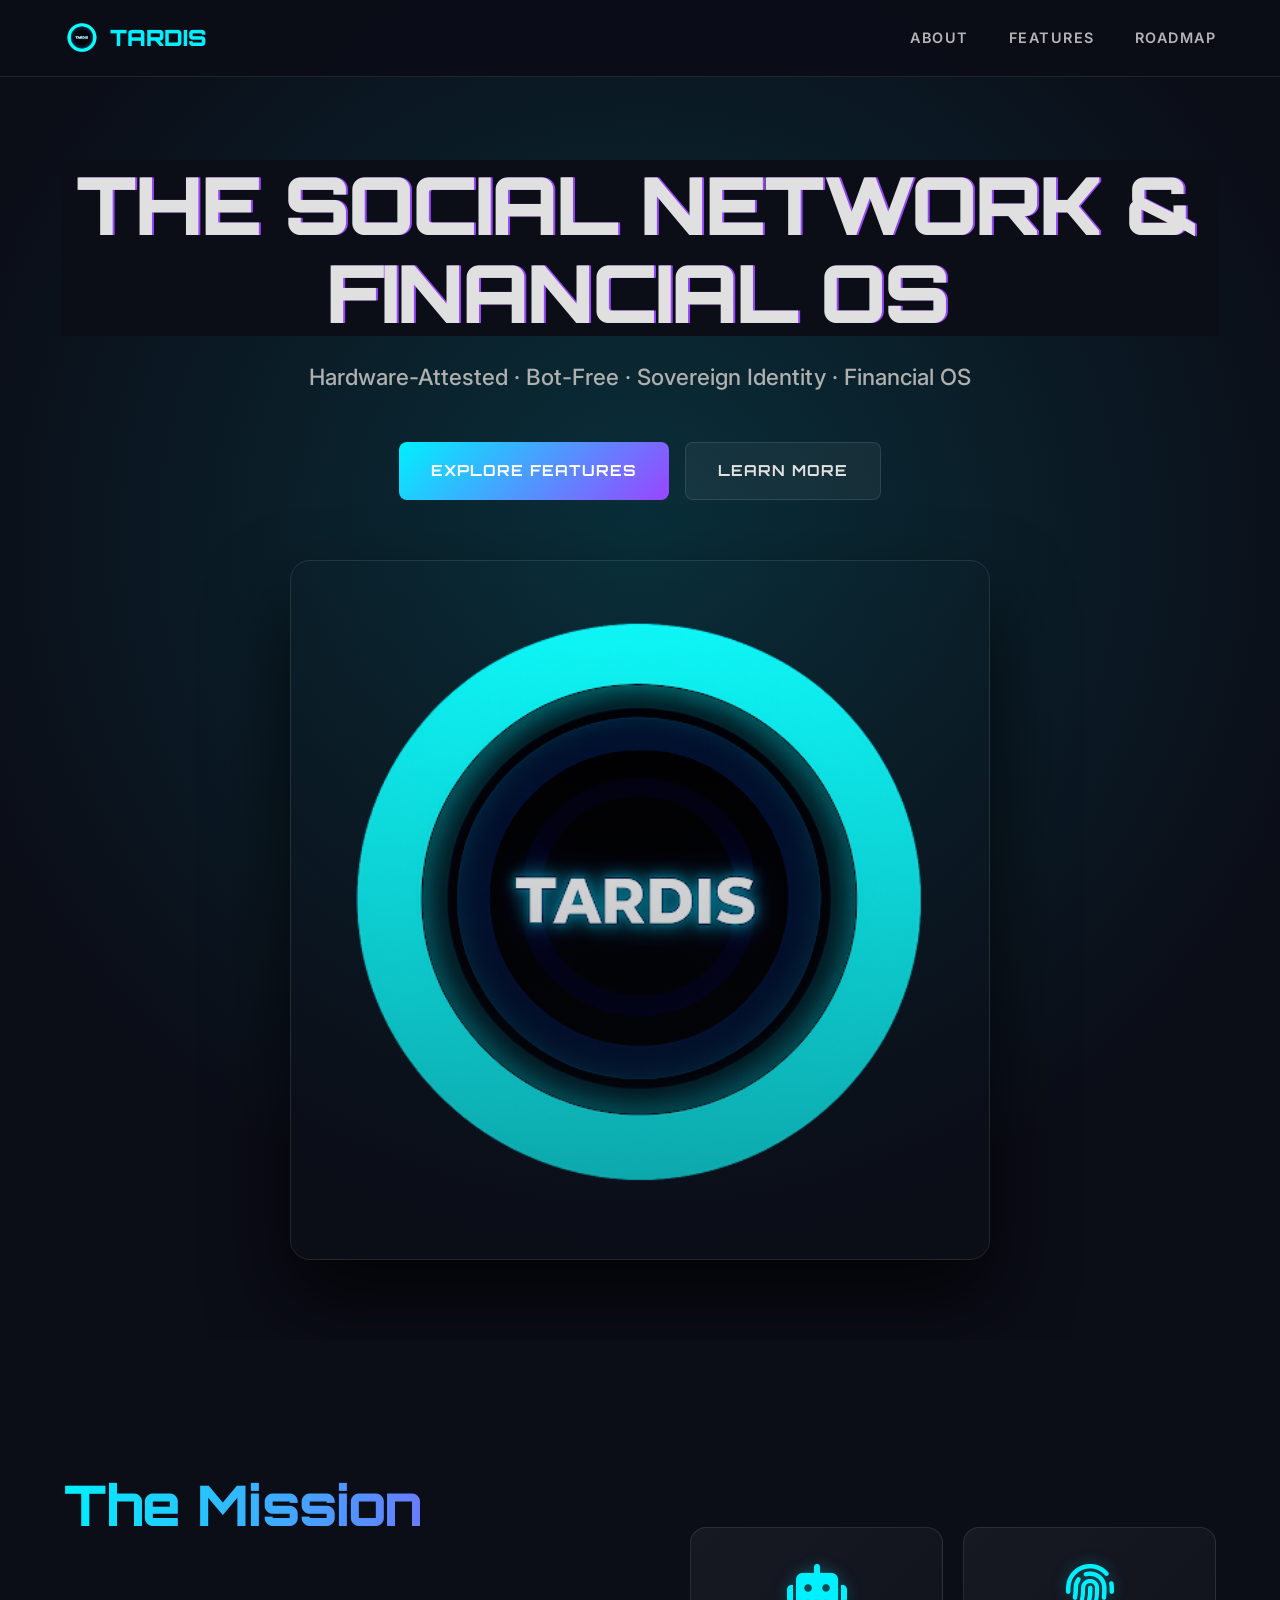
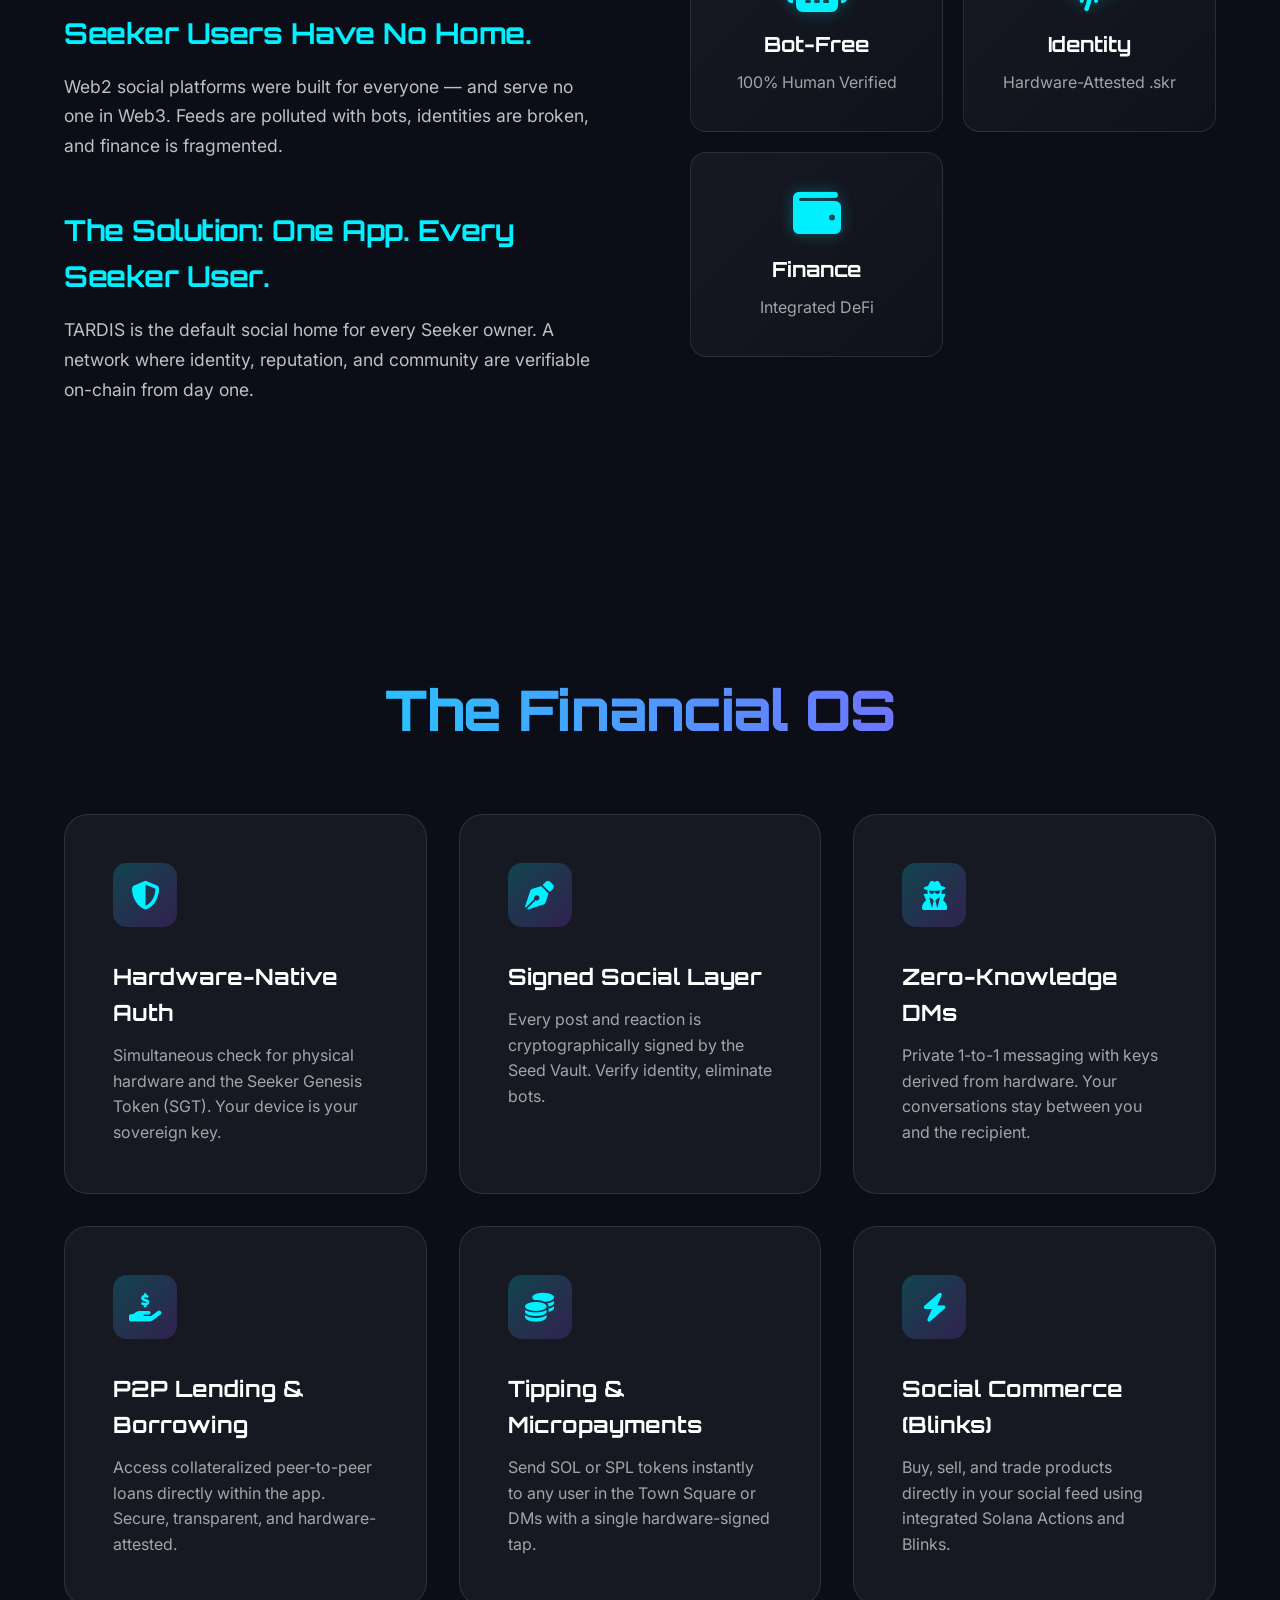
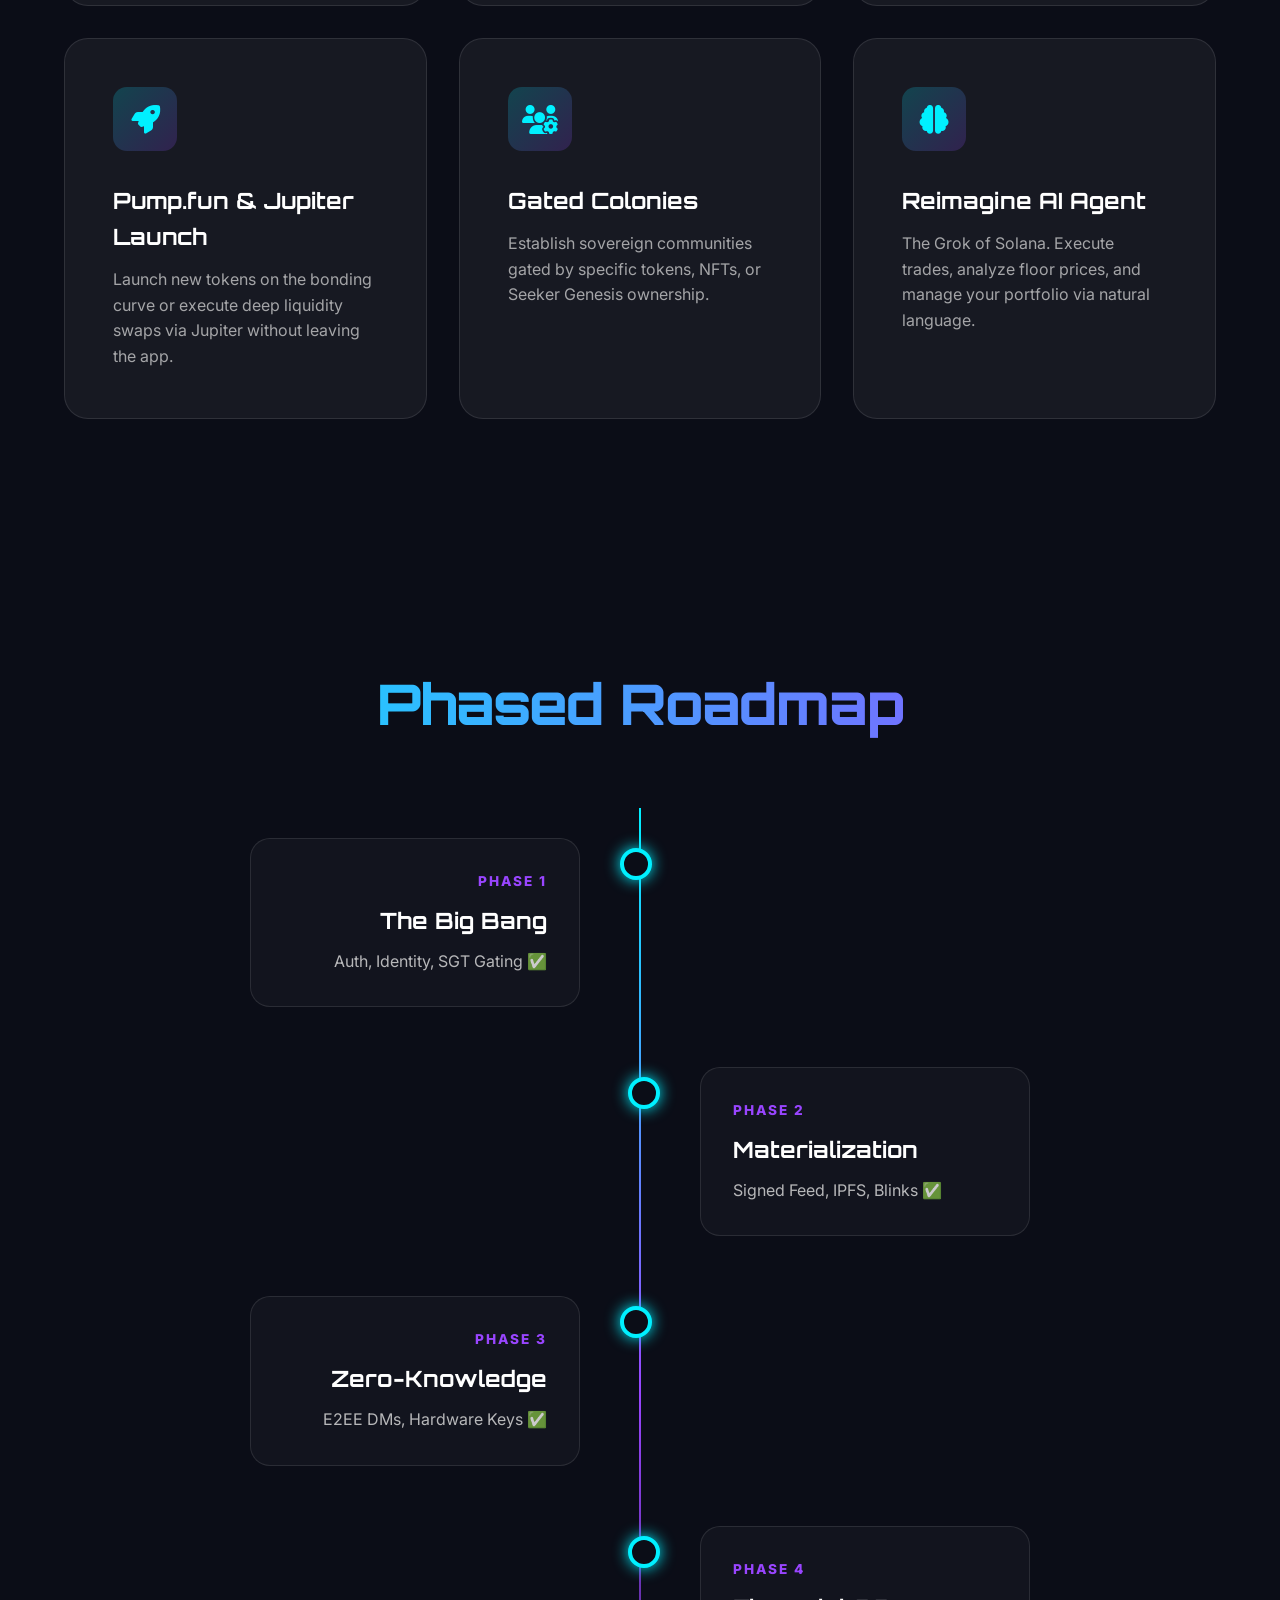
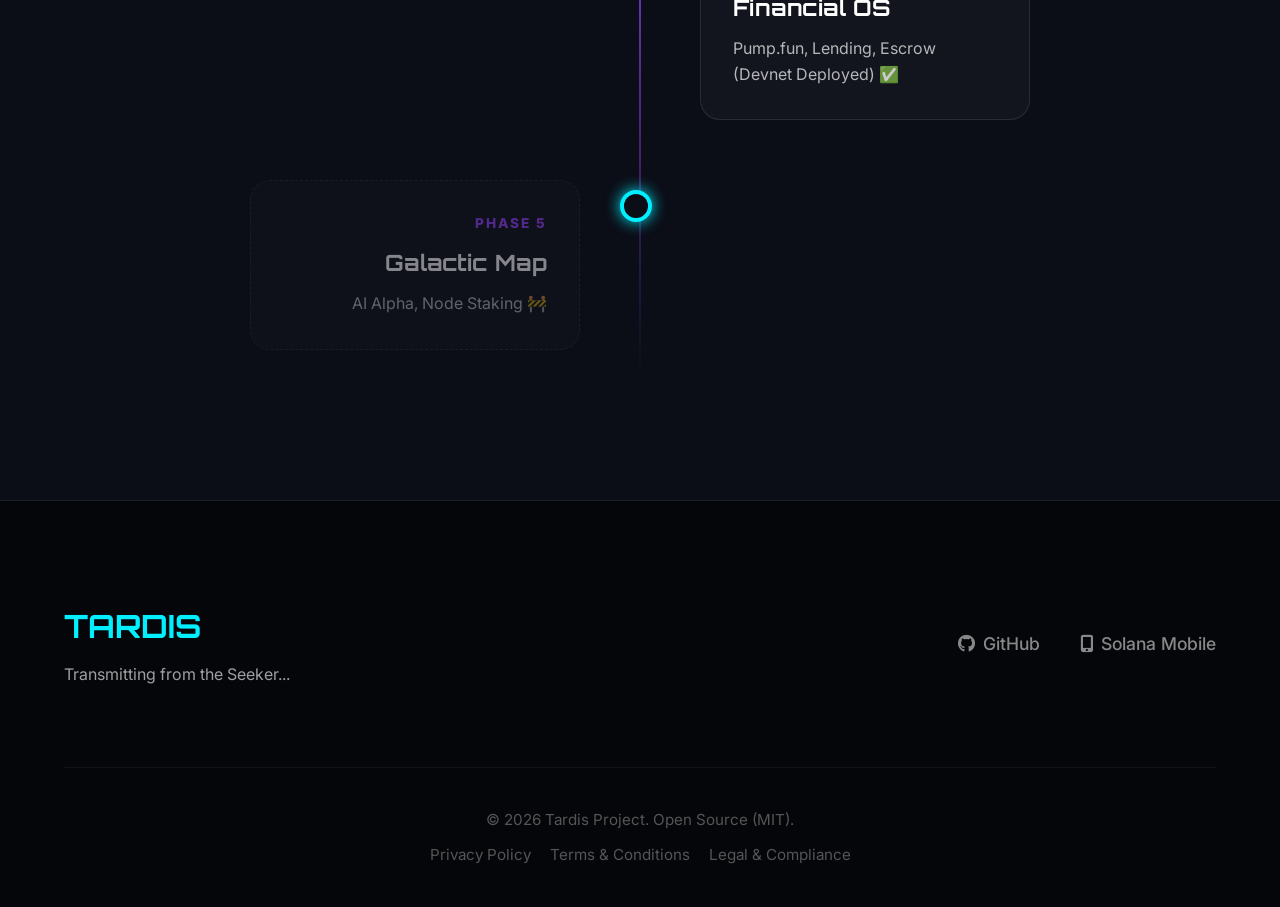
==== commit 627c9df5: "adding privacy policy" ====
--- a/index.html
+++ b/index.html
@@ -200,7 +200,8 @@
                 <p>&copy; 2026 Tardis Project. Open Source (MIT).</p>
                 <div style="margin-top: 10px;">
                     <a href="privacy.html" style="margin-right: 15px;">Privacy Policy</a>
-                    <a href="terms.html">Terms & Conditions</a>
+                    <a href="terms.html" style="margin-right: 15px;">Terms & Conditions</a>
+                    <a href="legal.html">Legal & Compliance</a>
                 </div>
             </div>
         </div>
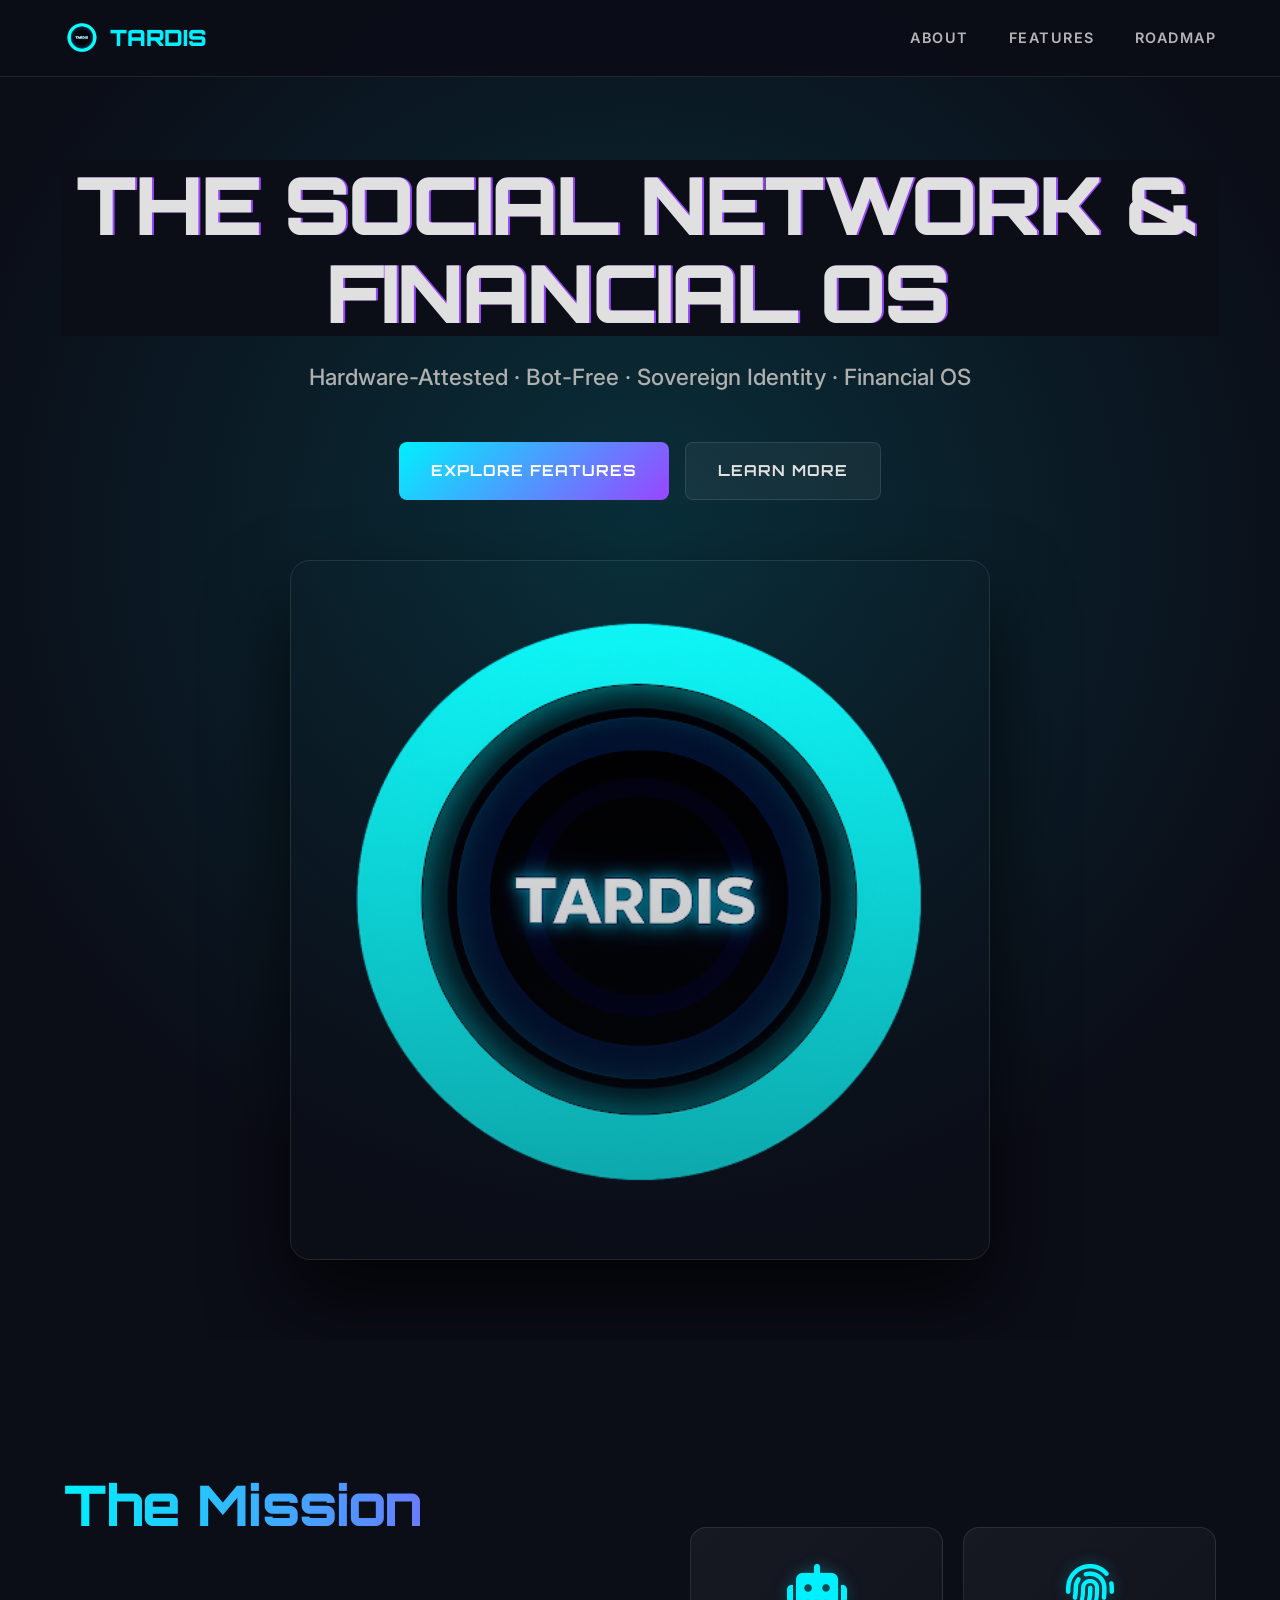
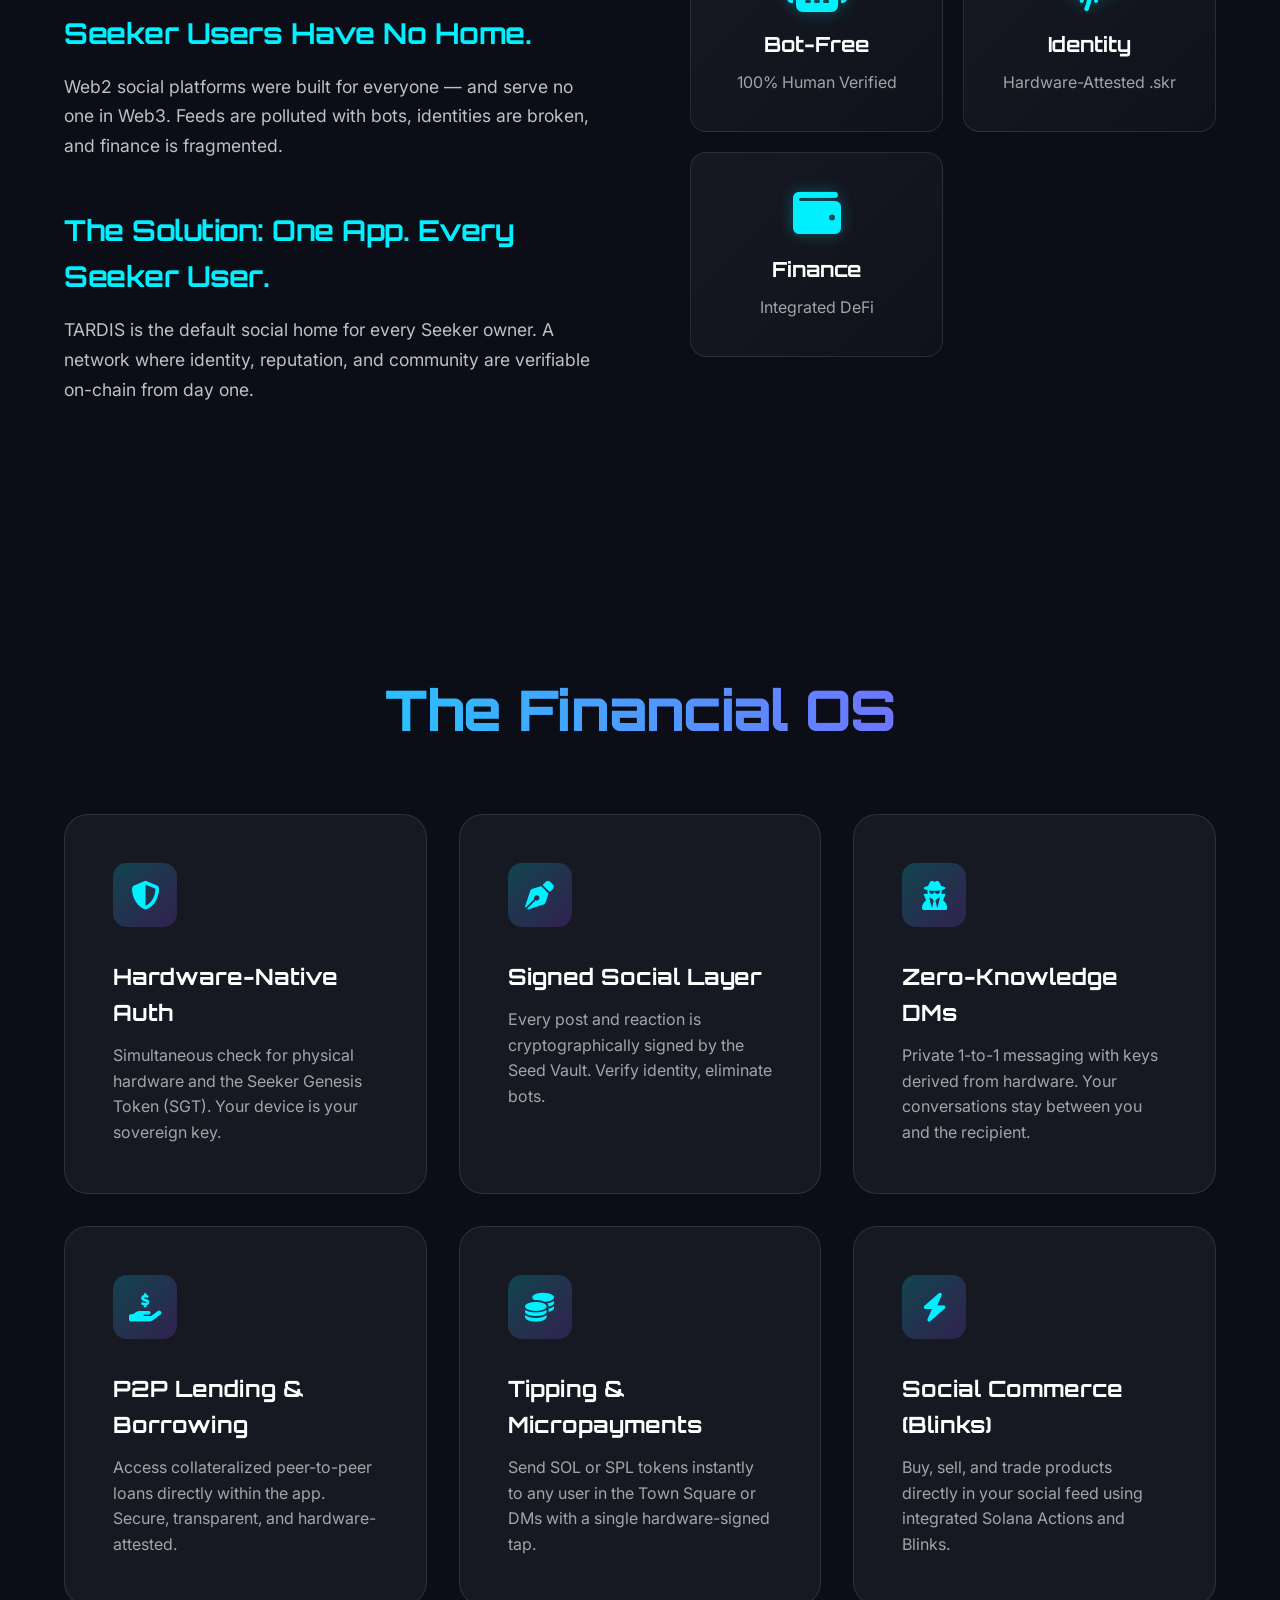
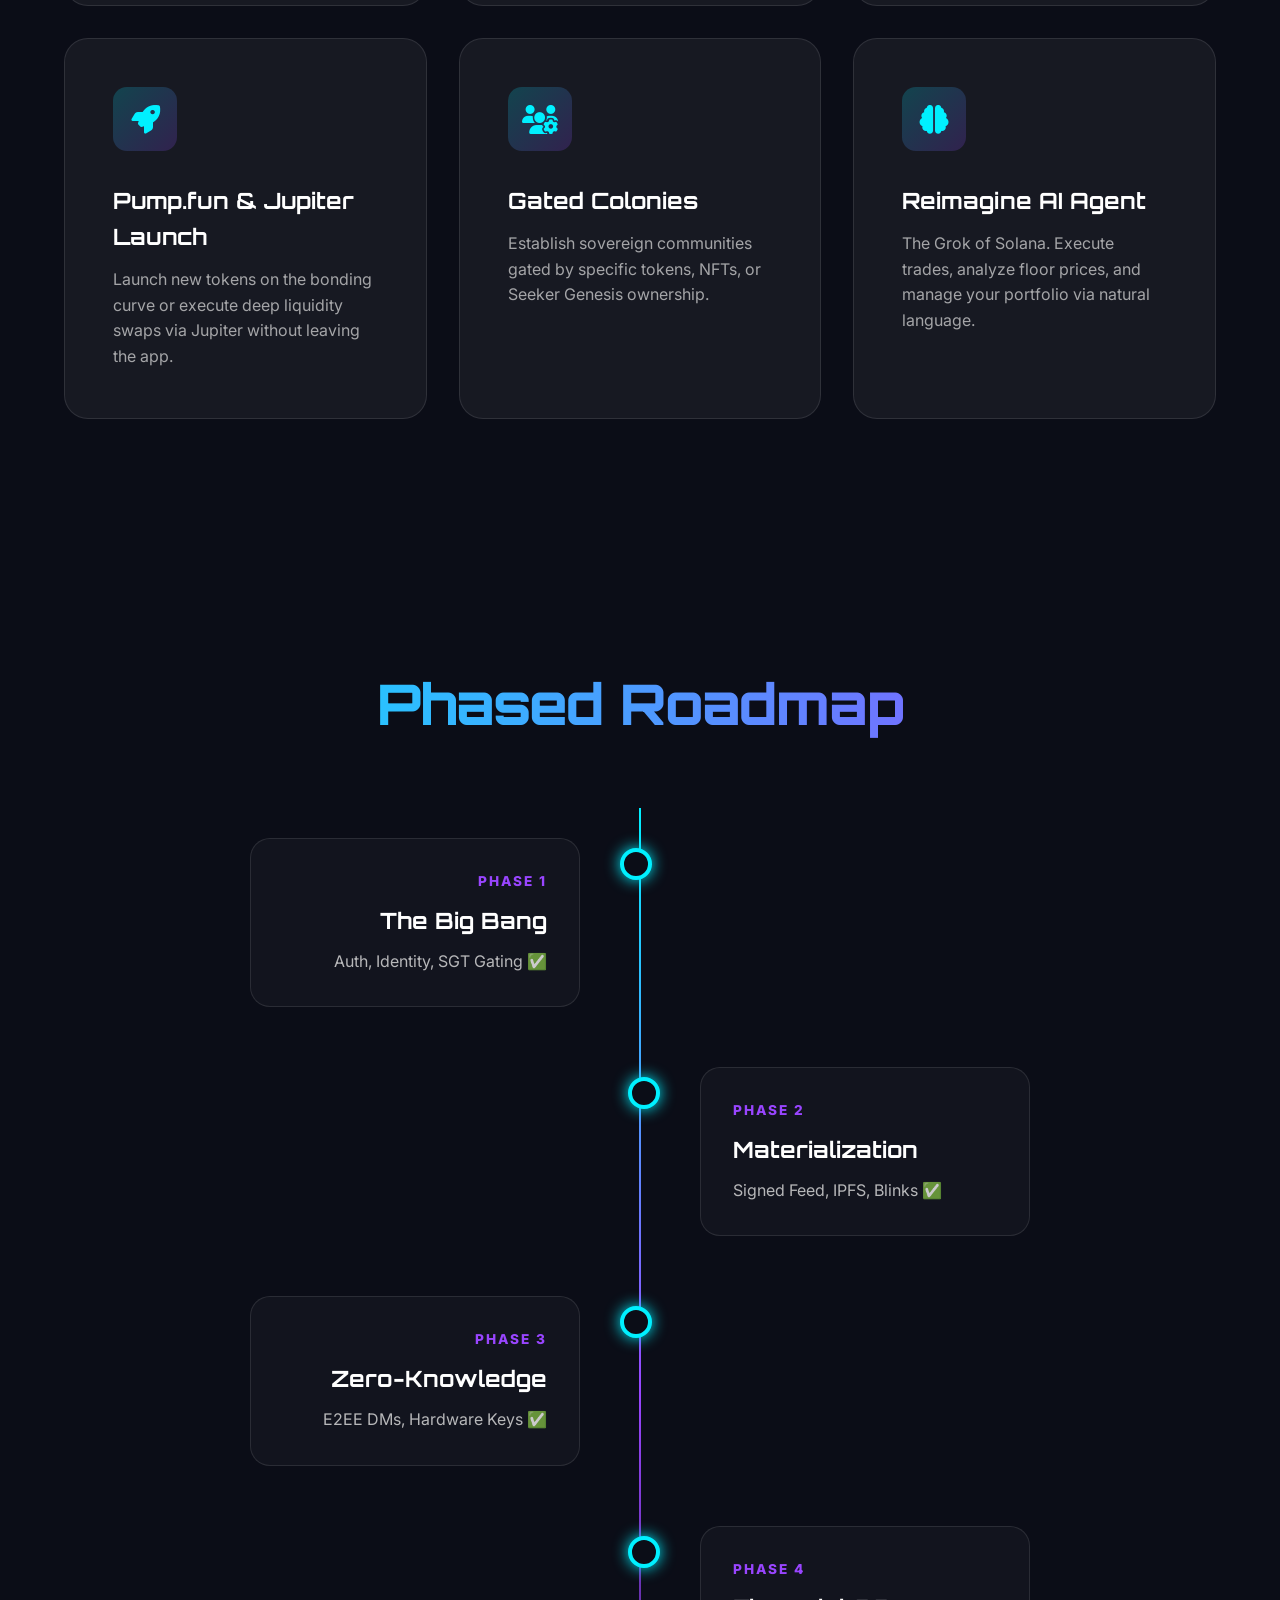
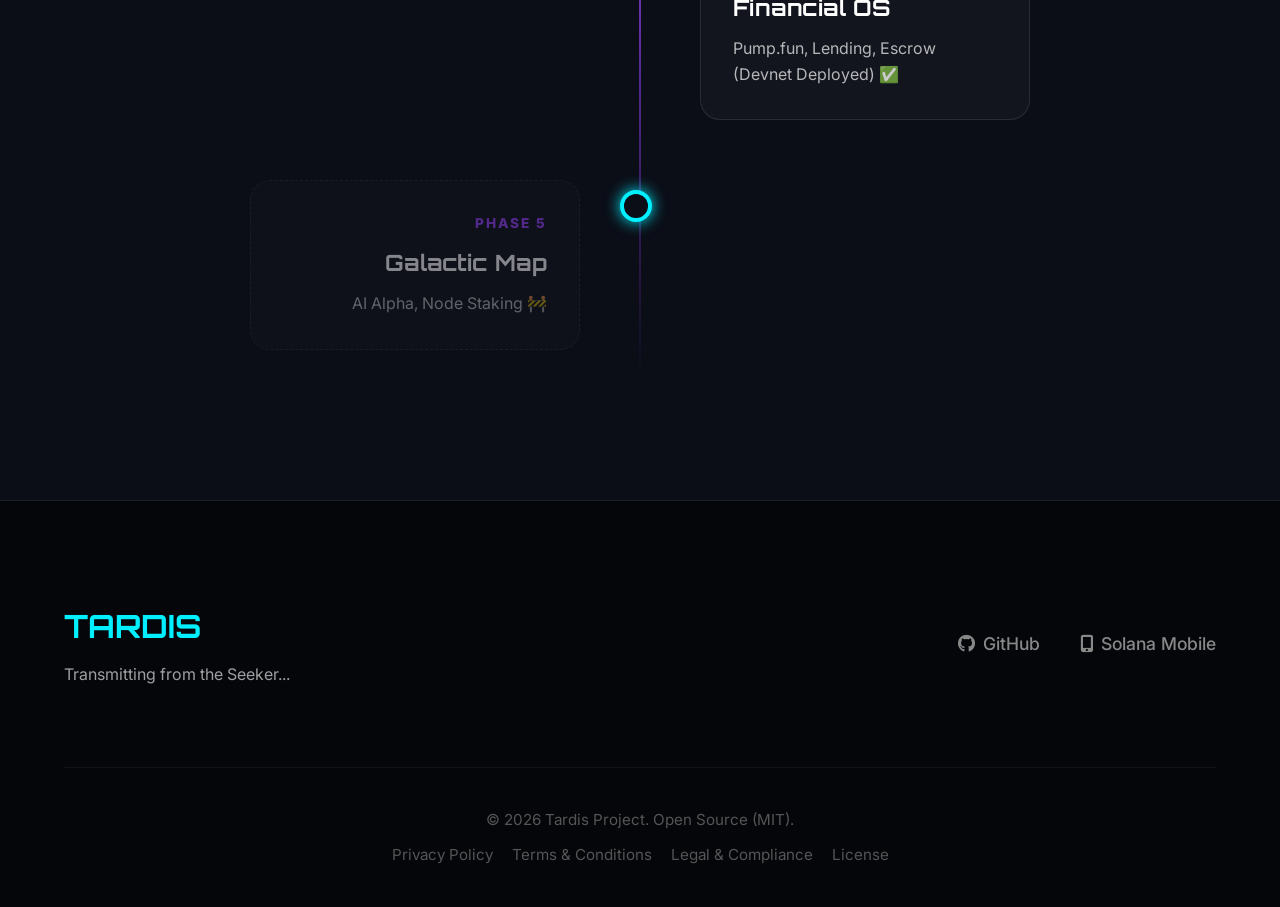
==== commit 708a91c1: "push" ====
--- a/index.html
+++ b/index.html
@@ -201,7 +201,8 @@
                 <div style="margin-top: 10px;">
                     <a href="privacy.html" style="margin-right: 15px;">Privacy Policy</a>
                     <a href="terms.html" style="margin-right: 15px;">Terms & Conditions</a>
-                    <a href="legal.html">Legal & Compliance</a>
+                    <a href="legal.html" style="margin-right: 15px;">Legal & Compliance</a>
+                    <a href="license.html">License</a>
                 </div>
             </div>
         </div>
